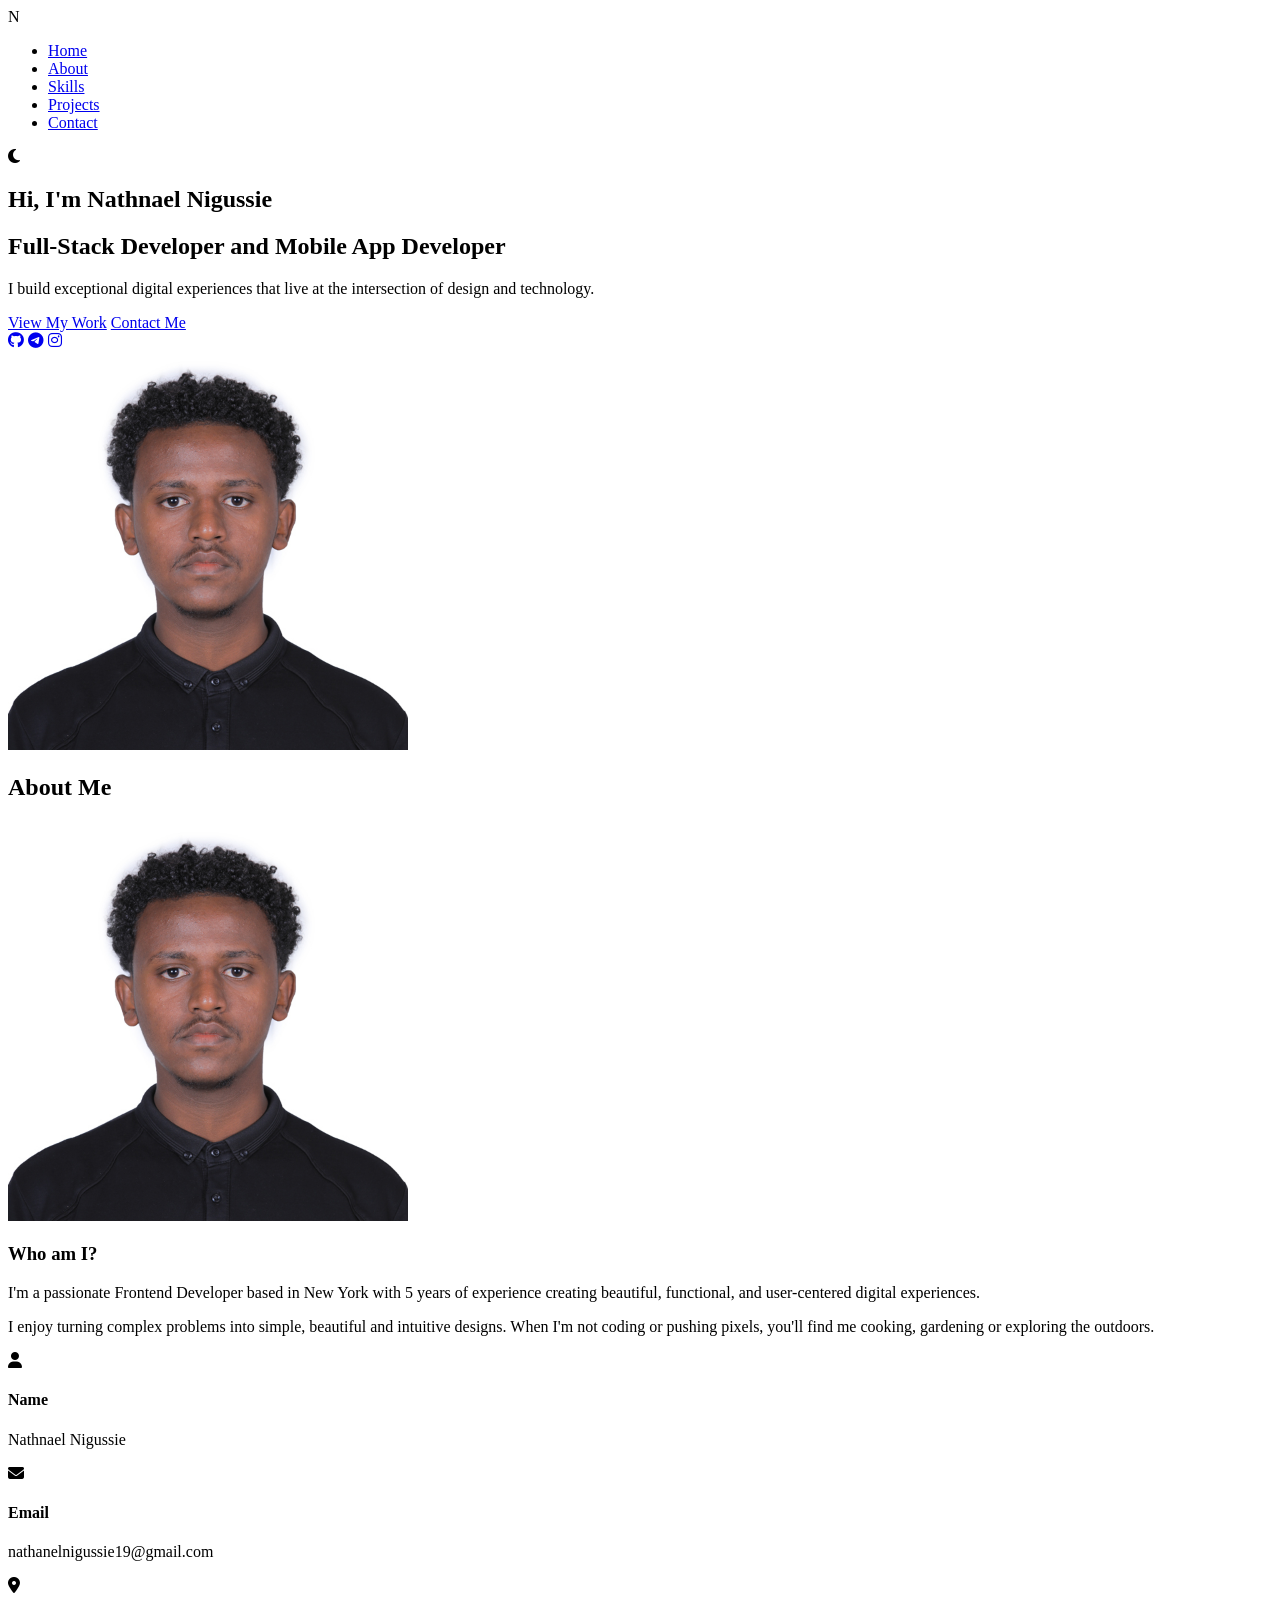
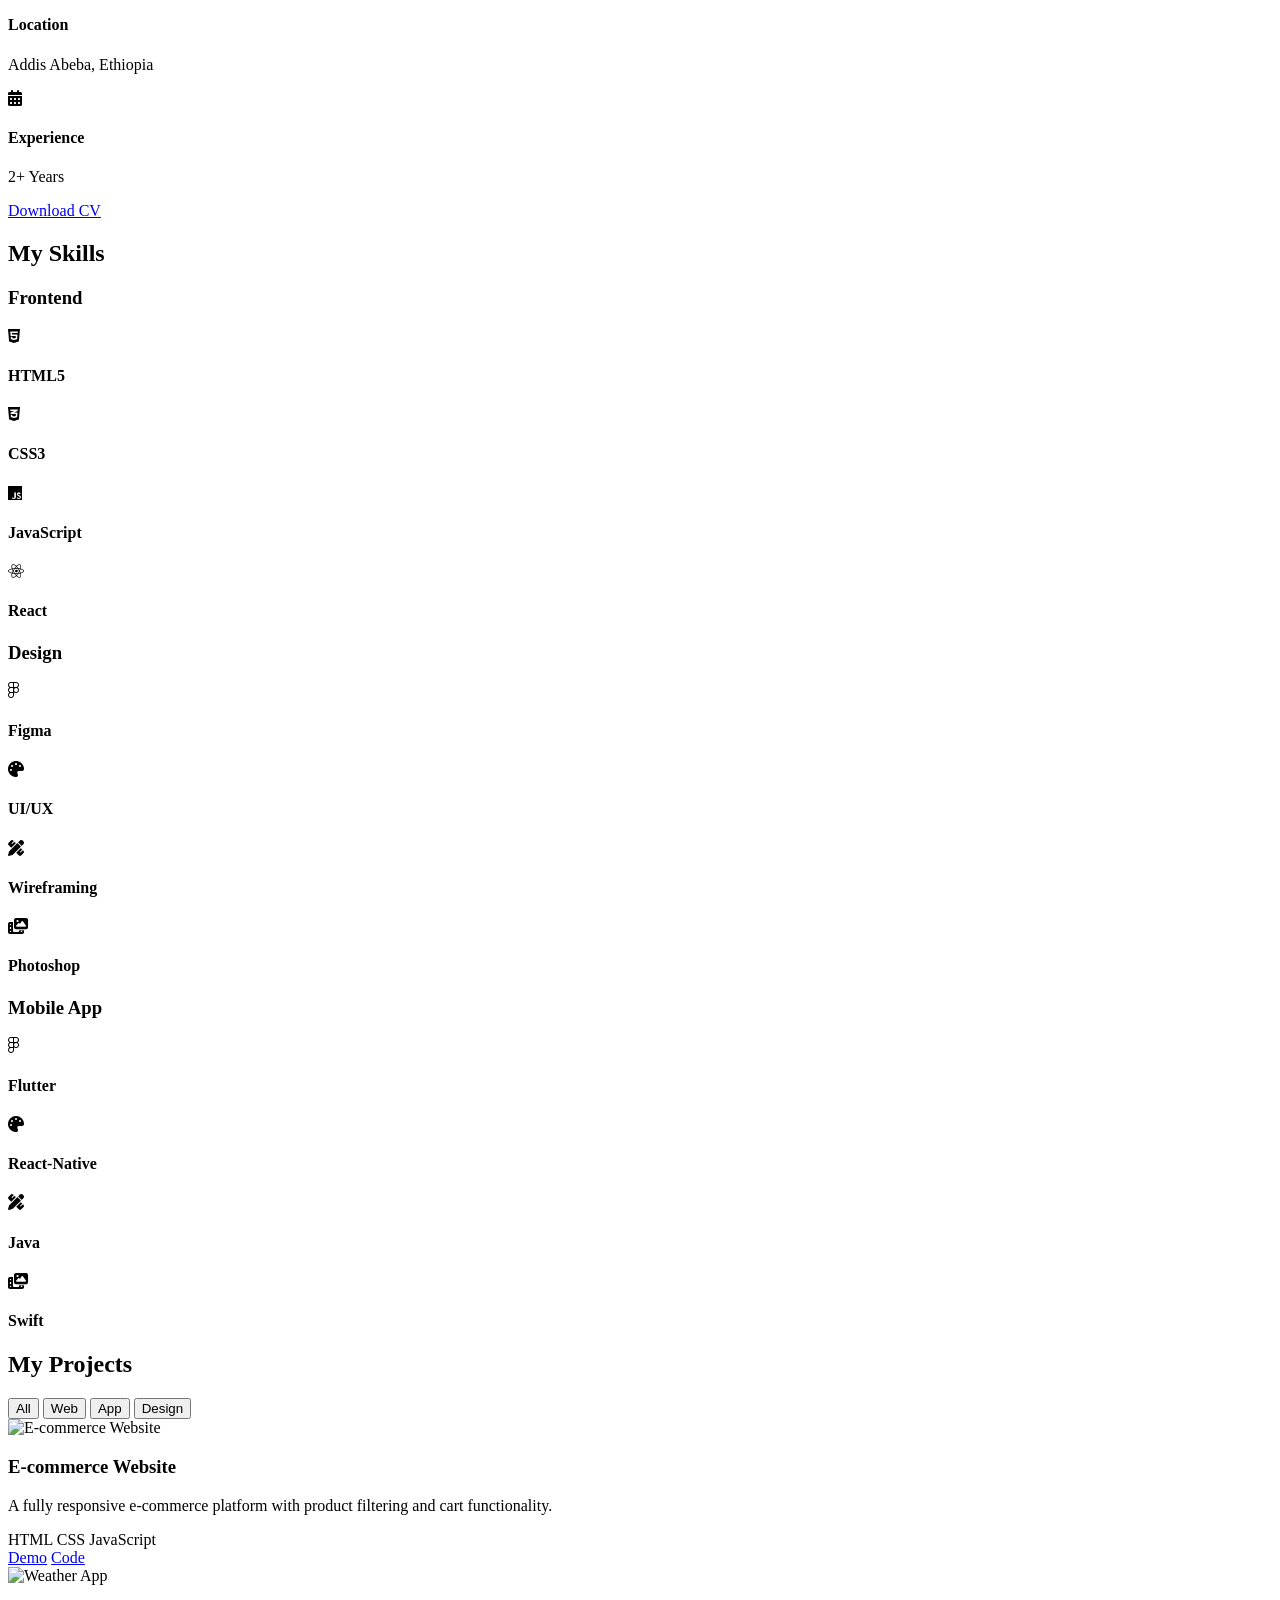
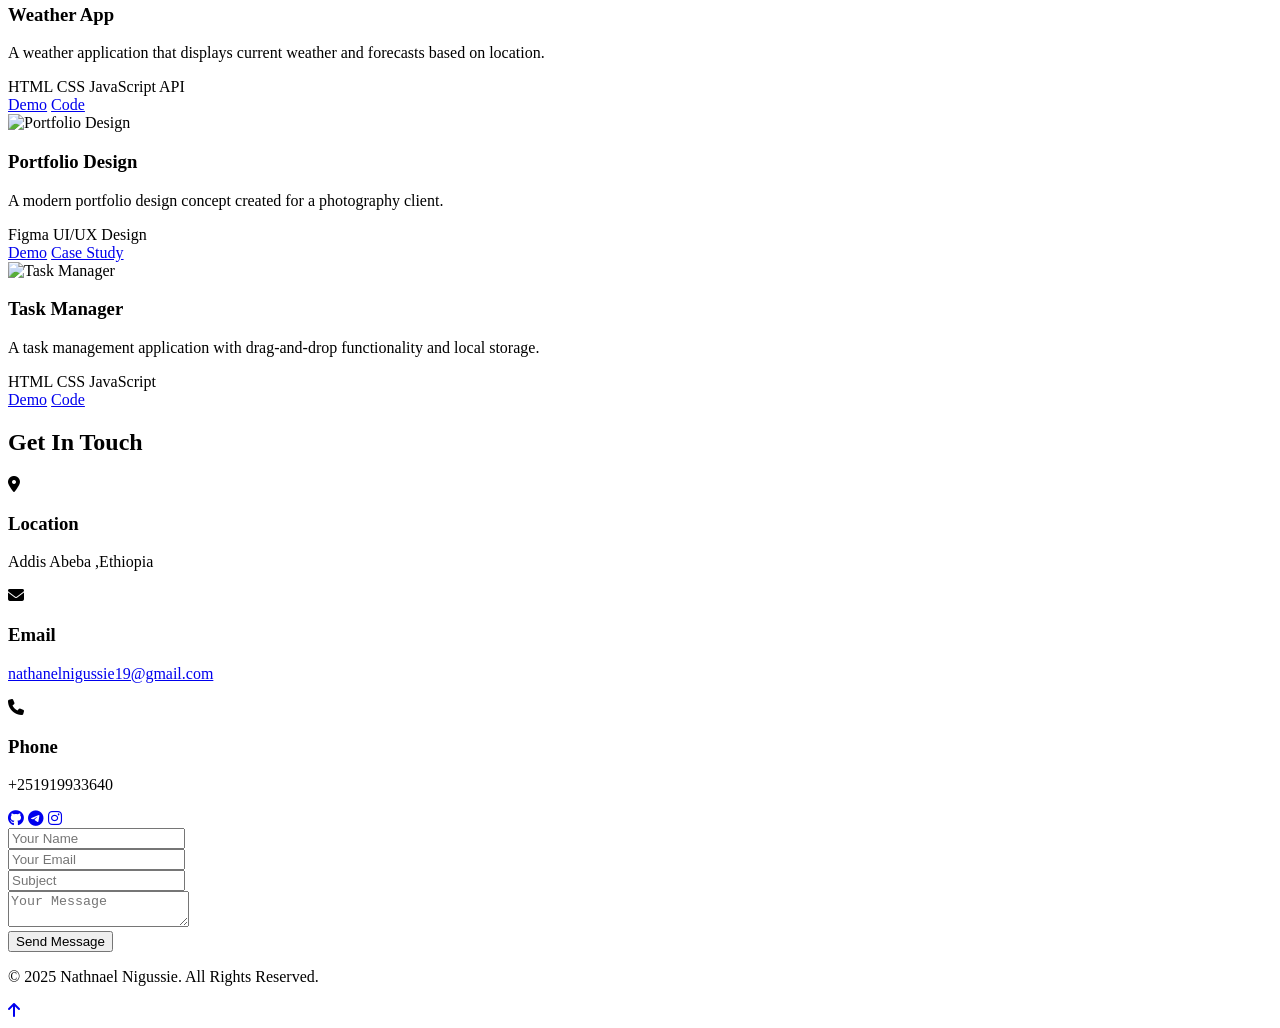
==== index.html @ 932e8fb3 "creating index page for the structure of the website" ====
<!DOCTYPE html>
<html lang="en">

<head>
    <meta charset="UTF-8">
    <meta name="viewport" content="width=device-width, initial-scale=1.0">
    <title>Nathnael Nigussie | Portfolio</title>
    <link rel="stylesheet" href="styles.css">
    <link rel="stylesheet" href="https://cdnjs.cloudflare.com/ajax/libs/font-awesome/6.4.0/css/all.min.css">
</head>

<body>
    <header>
        <div class="container">
            <div class="logo">N</div>
            <nav>
                <ul class="nav-links">
                    <li><a href="#home" class="active">Home</a></li>
                    <li><a href="#about">About</a></li>
                    <li><a href="#skills">Skills</a></li>
                    <li><a href="#projects">Projects</a></li>
                    <li><a href="#contact">Contact</a></li>
                </ul>
                <div class="theme-toggle">
                    <i class="fas fa-moon"></i>
                </div>
                <div class="hamburger">
                    <span></span>
                    <span></span>
                    <span></span>
                </div>
            </nav>
        </div>
    </header>

    <section id="home" class="hero">
        <div class="container">
            <div class="hero-content">
                <h1>Hi, I'm <span class="highlight">Nathnael Nigussie</span></h1>
                <h2>Full-Stack Developer and Mobile App Developer</h2>
                <p>I build exceptional digital experiences that live at the intersection of design and technology.</p>
                <div class="cta-buttons">
                    <a href="#projects" class="btn primary">View My Work</a>
                    <a href="#contact" class="btn secondary">Contact Me</a>
                </div>
                <div class="social-icons">
                    <a href="https://www.github.com/nathnael19" aria-label="GitHub"><i class="fab fa-github"></i></a>
                    <a href="https://t.me/Nhttey" aria-label="Telegram"><i class="fab fa-telegram"></i></a>
                    <a href="https://www.instagram.com/nhttey19" aria-label="Instagram"><i
                            class="fab fa-instagram"></i></a>
                </div>
            </div>
            <div class="hero-image">
                <div class="blob"></div>
                <img src="assets/pp.jpg" width="400" height="400" alt="Nathnael Nigussie">
            </div>
        </div>
    </section>

    <section id="about" class="about">
        <div class="container">
            <h2 class="section-title">About Me</h2>
            <div class="about-content">
                <div class="about-image">
                    <img src="assets/pp.jpg" width="400" height="400" alt="About Nathnael Nigussie">
                </div>
                <div class="about-text">
                    <h3>Who am I?</h3>
                    <p>I'm a passionate Frontend Developer based in New York with 5 years of experience creating
                        beautiful, functional, and user-centered digital experiences.</p>
                    <p>I enjoy turning complex problems into simple, beautiful and intuitive designs. When I'm not
                        coding or pushing pixels, you'll find me cooking, gardening or exploring the outdoors.</p>
                    <div class="about-details">
                        <div class="detail">
                            <i class="fas fa-user"></i>
                            <div>
                                <h4>Name</h4>
                                <p>Nathnael Nigussie</p>
                            </div>
                        </div>
                        <div class="detail">
                            <i class="fas fa-envelope"></i>
                            <div>
                                <h4>Email</h4>
                                <p>nathanelnigussie19@gmail.com</p>
                            </div>
                        </div>
                        <div class="detail">
                            <i class="fas fa-map-marker-alt"></i>
                            <div>
                                <h4>Location</h4>
                                <p>Addis Abeba, Ethiopia</p>
                            </div>
                        </div>
                        <div class="detail">
                            <i class="fas fa-calendar-alt"></i>
                            <div>
                                <h4>Experience</h4>
                                <p>2+ Years</p>
                            </div>
                        </div>
                    </div>
                    <a href="#" class="btn primary">Download CV</a>
                </div>
            </div>
        </div>
    </section>

    <section id="skills" class="skills">
        <div class="container">
            <h2 class="section-title">My Skills</h2>
            <div class="skills-container">
                <div class="skill-category">
                    <h3>Frontend</h3>
                    <div class="skills-grid">
                        <div class="skill-item">
                            <div class="skill-icon"><i class="fab fa-html5"></i></div>
                            <h4>HTML5</h4>
                            <div class="skill-progress">
                                <div class="progress" style="width: 95%"></div>
                            </div>
                        </div>
                        <div class="skill-item">
                            <div class="skill-icon"><i class="fab fa-css3-alt"></i></div>
                            <h4>CSS3</h4>
                            <div class="skill-progress">
                                <div class="progress" style="width: 90%"></div>
                            </div>
                        </div>
                        <div class="skill-item">
                            <div class="skill-icon"><i class="fab fa-js"></i></div>
                            <h4>JavaScript</h4>
                            <div class="skill-progress">
                                <div class="progress" style="width: 85%"></div>
                            </div>
                        </div>
                        <div class="skill-item">
                            <div class="skill-icon"><i class="fab fa-react"></i></div>
                            <h4>React</h4>
                            <div class="skill-progress">
                                <div class="progress" style="width: 80%"></div>
                            </div>
                        </div>
                    </div>
                </div>
                <div class="skill-category">
                    <h3>Design</h3>
                    <div class="skills-grid">
                        <div class="skill-item">
                            <div class="skill-icon"><i class="fab fa-figma"></i></div>
                            <h4>Figma</h4>
                            <div class="skill-progress">
                                <div class="progress" style="width: 85%"></div>
                            </div>
                        </div>
                        <div class="skill-item">
                            <div class="skill-icon"><i class="fas fa-palette"></i></div>
                            <h4>UI/UX</h4>
                            <div class="skill-progress">
                                <div class="progress" style="width: 80%"></div>
                            </div>
                        </div>
                        <div class="skill-item">
                            <div class="skill-icon"><i class="fas fa-pencil-ruler"></i></div>
                            <h4>Wireframing</h4>
                            <div class="skill-progress">
                                <div class="progress" style="width: 75%"></div>
                            </div>
                        </div>
                        <div class="skill-item">
                            <div class="skill-icon"><i class="fas fa-photo-video"></i></div>
                            <h4>Photoshop</h4>
                            <div class="skill-progress">
                                <div class="progress" style="width: 70%"></div>
                            </div>
                        </div>
                    </div>
                </div>
                <div class="skill-category">
                    <h3>Mobile App</h3>
                    <div class="skills-grid">
                        <div class="skill-item">
                            <div class="skill-icon"><i class="fab fa-figma"></i></div>
                            <h4>Flutter</h4>
                            <div class="skill-progress">
                                <div class="progress" style="width: 85%"></div>
                            </div>
                        </div>
                        <div class="skill-item">
                            <div class="skill-icon"><i class="fas fa-palette"></i></div>
                            <h4>React-Native</h4>
                            <div class="skill-progress">
                                <div class="progress" style="width: 80%"></div>
                            </div>
                        </div>
                        <div class="skill-item">
                            <div class="skill-icon"><i class="fas fa-pencil-ruler"></i></div>
                            <h4>Java</h4>
                            <div class="skill-progress">
                                <div class="progress" style="width: 75%"></div>
                            </div>
                        </div>
                        <div class="skill-item">
                            <div class="skill-icon"><i class="fas fa-photo-video"></i></div>
                            <h4>Swift</h4>
                            <div class="skill-progress">
                                <div class="progress" style="width: 70%"></div>
                            </div>
                        </div>
                    </div>
                </div>
            </div>
        </div>
    </section>

    <section id="projects" class="projects">
        <div class="container">
            <h2 class="section-title">My Projects</h2>
            <div class="project-filters">
                <button class="filter-btn active" data-filter="all">All</button>
                <button class="filter-btn" data-filter="web">Web</button>
                <button class="filter-btn" data-filter="app">App</button>
                <button class="filter-btn" data-filter="design">Design</button>
            </div>
            <div class="projects-grid">
                <div class="project-card" data-category="web">
                    <div class="project-img">
                        <img src="/placeholder.svg?height=300&width=500" alt="E-commerce Website">
                    </div>
                    <div class="project-content">
                        <h3>E-commerce Website</h3>
                        <p>A fully responsive e-commerce platform with product filtering and cart functionality.</p>
                        <div class="project-tags">
                            <span>HTML</span>
                            <span>CSS</span>
                            <span>JavaScript</span>
                        </div>
                        <div class="project-links">
                            <a href="#" class="btn small">Demo</a>
                            <a href="#" class="btn small secondary">Code</a>
                        </div>
                    </div>
                </div>
                <div class="project-card" data-category="app">
                    <div class="project-img">
                        <img src="/placeholder.svg?height=300&width=500" alt="Weather App">
                    </div>
                    <div class="project-content">
                        <h3>Weather App</h3>
                        <p>A weather application that displays current weather and forecasts based on location.</p>
                        <div class="project-tags">
                            <span>HTML</span>
                            <span>CSS</span>
                            <span>JavaScript</span>
                            <span>API</span>
                        </div>
                        <div class="project-links">
                            <a href="#" class="btn small">Demo</a>
                            <a href="#" class="btn small secondary">Code</a>
                        </div>
                    </div>
                </div>
                <div class="project-card" data-category="design">
                    <div class="project-img">
                        <img src="/placeholder.svg?height=300&width=500" alt="Portfolio Design">
                    </div>
                    <div class="project-content">
                        <h3>Portfolio Design</h3>
                        <p>A modern portfolio design concept created for a photography client.</p>
                        <div class="project-tags">
                            <span>Figma</span>
                            <span>UI/UX</span>
                            <span>Design</span>
                        </div>
                        <div class="project-links">
                            <a href="#" class="btn small">Demo</a>
                            <a href="#" class="btn small secondary">Case Study</a>
                        </div>
                    </div>
                </div>
                <div class="project-card" data-category="web">
                    <div class="project-img">
                        <img src="/placeholder.svg?height=300&width=500" alt="Task Manager">
                    </div>
                    <div class="project-content">
                        <h3>Task Manager</h3>
                        <p>A task management application with drag-and-drop functionality and local storage.</p>
                        <div class="project-tags">
                            <span>HTML</span>
                            <span>CSS</span>
                            <span>JavaScript</span>
                        </div>
                        <div class="project-links">
                            <a href="#" class="btn small">Demo</a>
                            <a href="#" class="btn small secondary">Code</a>
                        </div>
                    </div>
                </div>
            </div>
        </div>
    </section>

    <section id="contact" class="contact">
        <div class="container">
            <h2 class="section-title">Get In Touch</h2>
            <div class="contact-content">
                <div class="contact-info">
                    <div class="contact-item">
                        <div class="icon">
                            <i class="fas fa-map-marker-alt"></i>
                        </div>
                        <div class="details">
                            <h3>Location</h3>
                            <p>Addis Abeba ,Ethiopia</p>
                        </div>
                    </div>
                    <div class="contact-item">
                        <div class="icon">
                            <i class="fas fa-envelope"></i>
                        </div>
                        <div class="details">
                            <h3>Email</h3>
                            <p><a href="mailto:nathanelnigussie19@gmail.com">nathanelnigussie19@gmail.com</a></p>
                        </div>
                    </div>
                    <div class="contact-item">
                        <div class="icon">
                            <i class="fas fa-phone"></i>
                        </div>
                        <div class="details">
                            <h3>Phone</h3>
                            <p>+251919933640</p>
                        </div>
                    </div>
                    <div class="social-icons">
                        <a href="https://www.github.com/nathnael19" aria-label="GitHub"><i
                                class="fab fa-github"></i></a>
                        <a href="https://t.me/Nhttey" aria-label="Telegram"><i class="fab fa-telegram"></i></a>
                        <a href="https://www.instagram.com/nhttey19" aria-label="Instagram"><i
                                class="fab fa-instagram"></i></a>
                    </div>
                </div>
                <div class="contact-form">
                    <form id="contactForm">
                        <div class="form-group">
                            <input type="text" id="name" placeholder="Your Name" required>
                        </div>
                        <div class="form-group">
                            <input type="email" id="email" placeholder="Your Email" required>
                        </div>
                        <div class="form-group">
                            <input type="text" id="subject" placeholder="Subject" required>
                        </div>
                        <div class="form-group">
                            <textarea id="message" placeholder="Your Message" required></textarea>
                        </div>
                        <button type="submit" class="btn primary">Send Message</button>
                    </form>
                </div>
            </div>
        </div>
    </section>

    <footer>
        <div class="container">
            <p>&copy; 2025 Nathnael Nigussie. All Rights Reserved.</p>
            <div class="back-to-top">
                <a href="#home" aria-label="Back to top"><i class="fas fa-arrow-up"></i></a>
            </div>
        </div>
    </footer>

    <script src="script.js"></script>
</body>

</html>
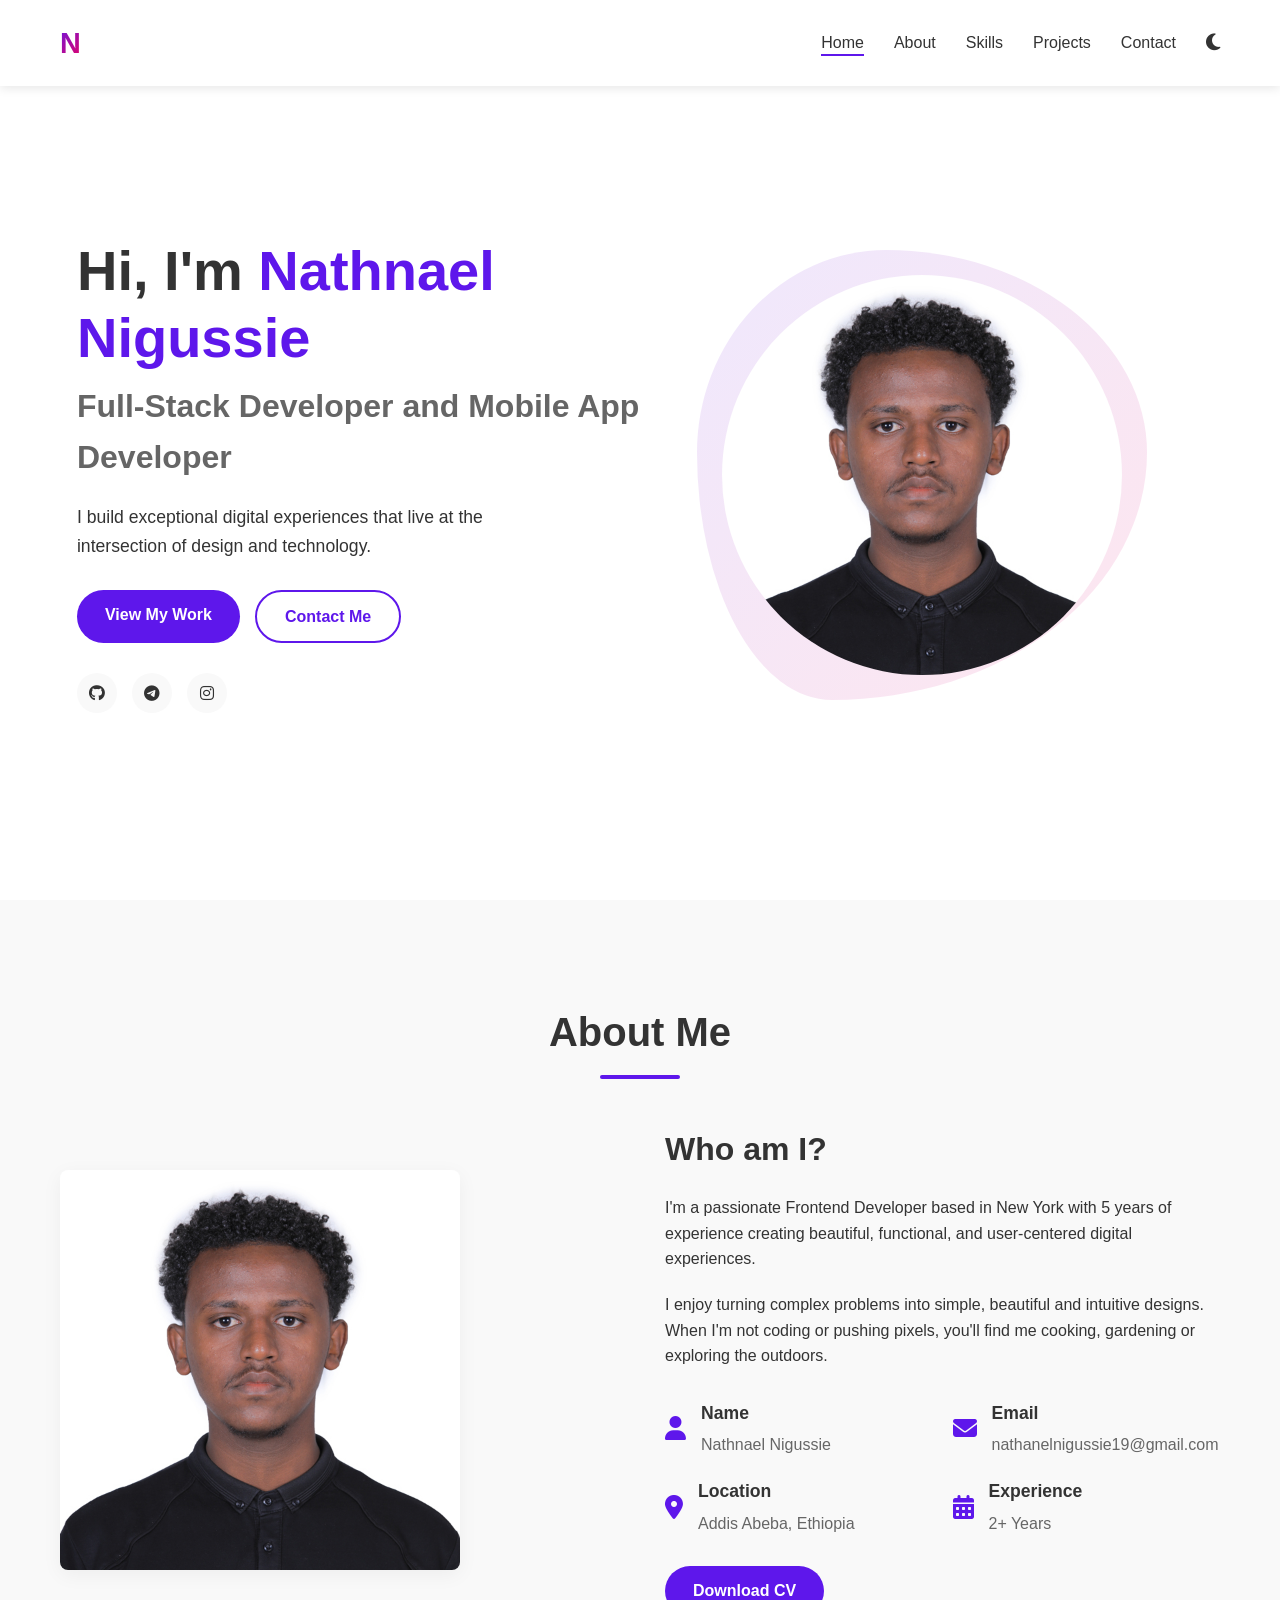
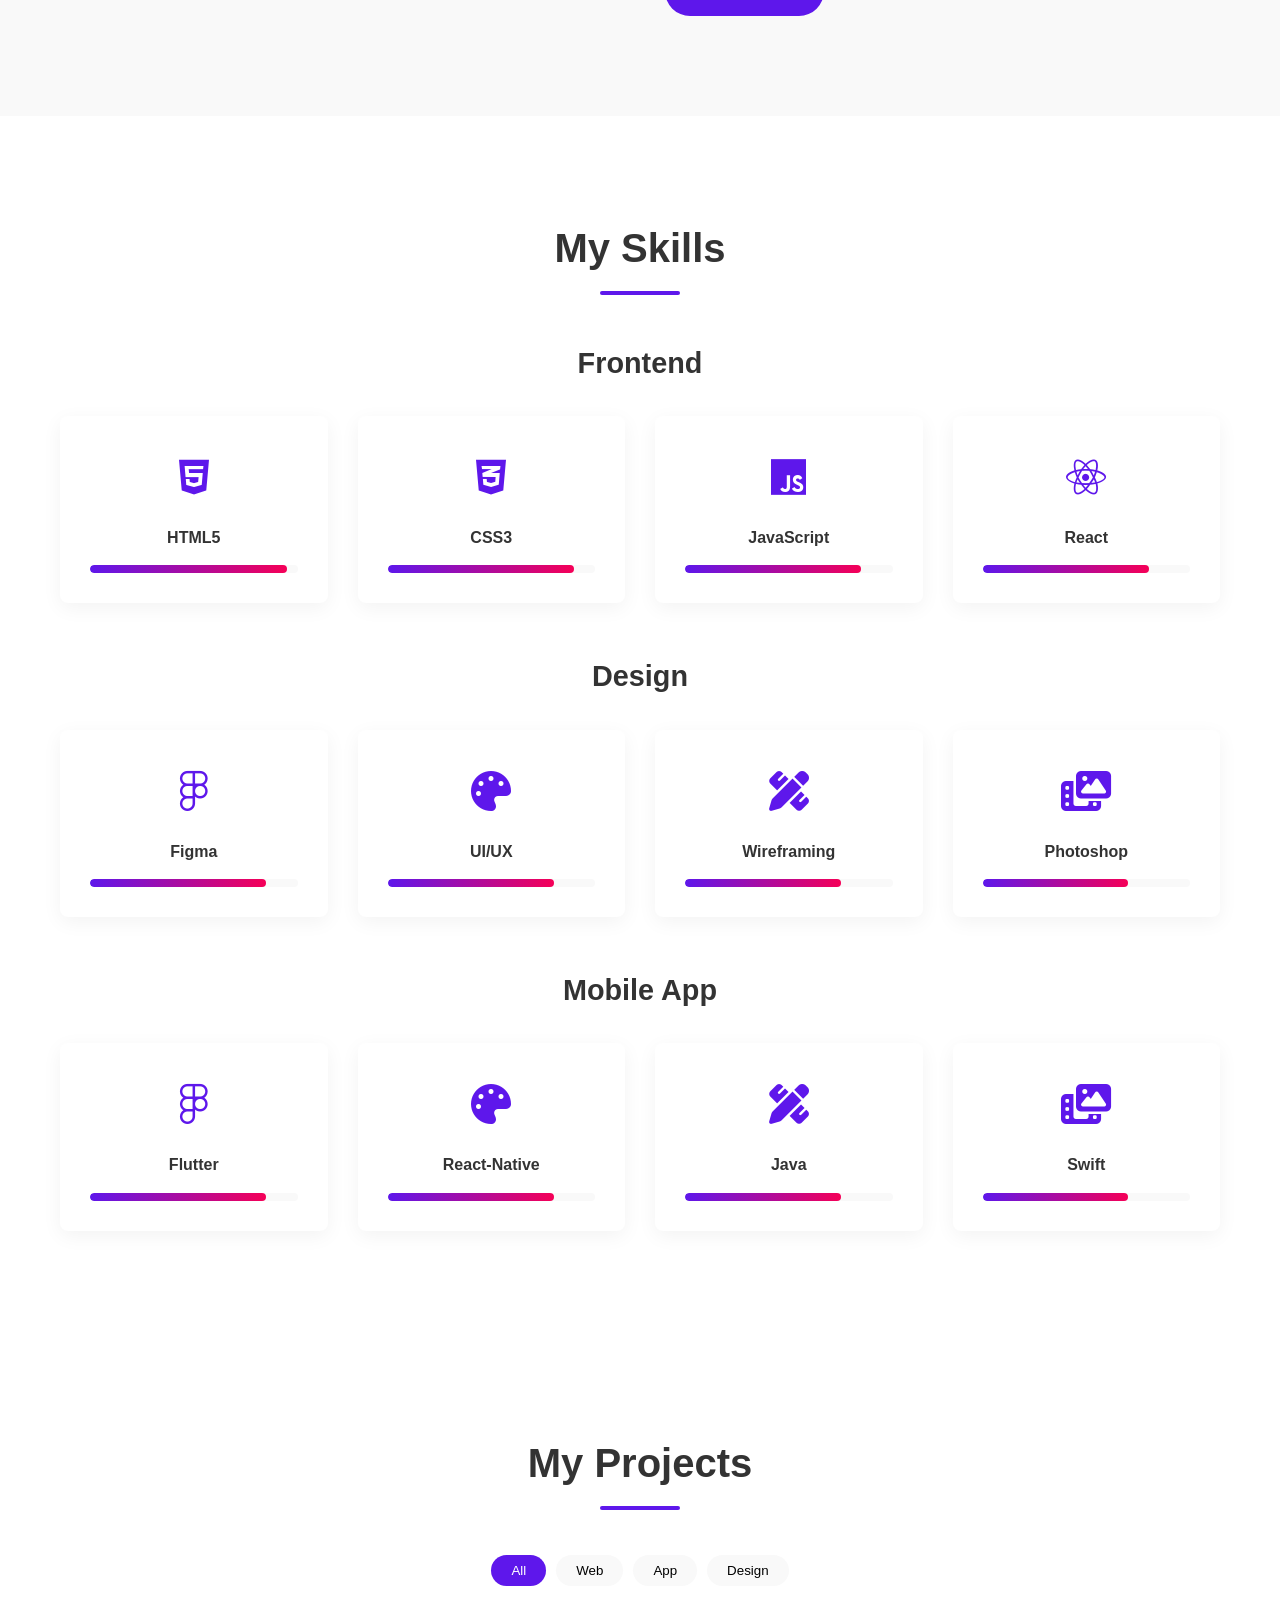
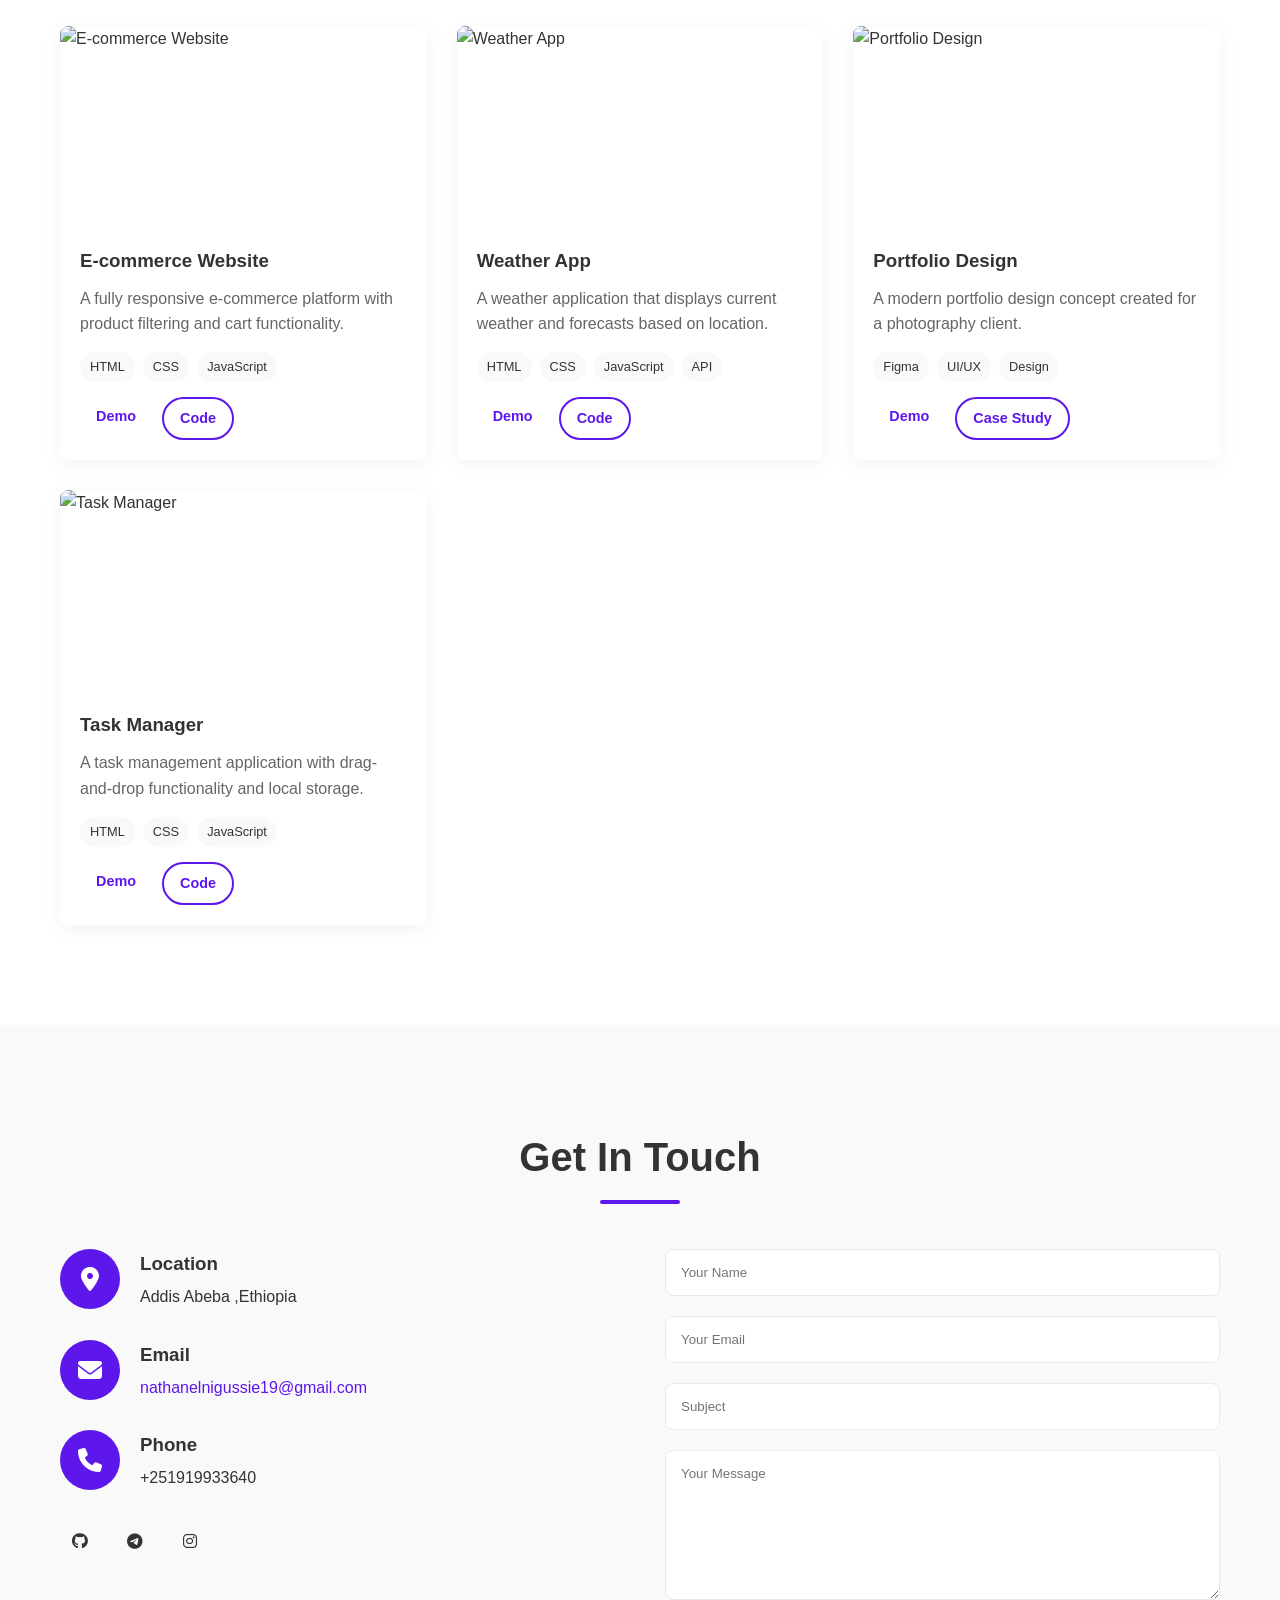
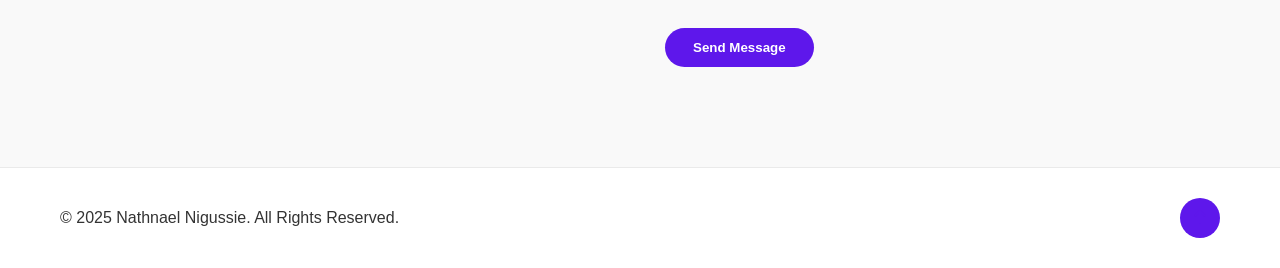
==== commit cbc551e4: "adding style to the page" ====
--- a/index.html
+++ b/index.html
@@ -5,7 +5,7 @@
     <meta charset="UTF-8">
     <meta name="viewport" content="width=device-width, initial-scale=1.0">
     <title>Nathnael Nigussie | Portfolio</title>
-    <link rel="stylesheet" href="styles.css">
+    <link rel="stylesheet" href="style/style.css">
     <link rel="stylesheet" href="https://cdnjs.cloudflare.com/ajax/libs/font-awesome/6.4.0/css/all.min.css">
 </head>
 
--- a/style/style.css
+++ b/style/style.css
@@ -0,0 +1,739 @@
+/* Base Styles */
+:root {
+    --primary-color: #5e17eb;
+    --secondary-color: #f50057;
+    --text-color: #333;
+    --text-light: #666;
+    --bg-color: #fff;
+    --bg-light: #f9f9f9;
+    --border-color: #eaeaea;
+    --card-shadow: 0 5px 20px rgba(0, 0, 0, 0.05);
+    --transition: all 0.3s ease;
+    --border-radius: 8px;
+    --container-width: 1200px;
+}
+
+.dark-mode {
+    --primary-color: #7c4dff;
+    --secondary-color: #ff4081;
+    --text-color: #f5f5f5;
+    --text-light: #b3b3b3;
+    --bg-color: #121212;
+    --bg-light: #1e1e1e;
+    --border-color: #333;
+    --card-shadow: 0 5px 20px rgba(0, 0, 0, 0.2);
+}
+
+* {
+    margin: 0;
+    padding: 0;
+    box-sizing: border-box;
+}
+
+html {
+    scroll-behavior: smooth;
+}
+
+body {
+    font-family: "Segoe UI", Tahoma, Geneva, Verdana, sans-serif;
+    line-height: 1.6;
+    color: var(--text-color);
+    background-color: var(--bg-color);
+    transition: var(--transition);
+}
+
+a {
+    text-decoration: none;
+    color: var(--primary-color);
+    transition: var(--transition);
+}
+
+ul {
+    list-style: none;
+}
+
+img {
+    max-width: 100%;
+    height: auto;
+    display: block;
+}
+
+.container {
+    max-width: var(--container-width);
+    margin: 0 auto;
+    padding: 0 20px;
+}
+
+section {
+    padding: 100px 0;
+}
+
+.section-title {
+    font-size: 2.5rem;
+    text-align: center;
+    margin-bottom: 60px;
+    position: relative;
+}
+
+.section-title::after {
+    content: "";
+    position: absolute;
+    bottom: -15px;
+    left: 50%;
+    transform: translateX(-50%);
+    width: 80px;
+    height: 4px;
+    background: var(--primary-color);
+    border-radius: 2px;
+}
+
+.highlight {
+    color: var(--primary-color);
+}
+
+/* Buttons */
+.btn {
+    display: inline-block;
+    padding: 12px 28px;
+    border-radius: 30px;
+    font-weight: 600;
+    text-align: center;
+    cursor: pointer;
+    transition: var(--transition);
+    border: none;
+    outline: none;
+}
+
+.btn.primary {
+    background-color: var(--primary-color);
+    color: white;
+}
+
+.btn.secondary {
+    background-color: transparent;
+    color: var(--primary-color);
+    border: 2px solid var(--primary-color);
+}
+
+.btn.small {
+    padding: 8px 16px;
+    font-size: 0.9rem;
+}
+
+.btn:hover {
+    transform: translateY(-3px);
+    box-shadow: 0 10px 20px rgba(0, 0, 0, 0.1);
+}
+
+.btn.primary:hover {
+    background-color: var(--primary-color);
+    opacity: 0.9;
+}
+
+.btn.secondary:hover {
+    background-color: var(--primary-color);
+    color: white;
+}
+
+/* Header */
+header {
+    position: fixed;
+    top: 0;
+    left: 0;
+    width: 100%;
+    z-index: 1000;
+    background-color: var(--bg-color);
+    box-shadow: 0 2px 10px rgba(0, 0, 0, 0.1);
+    transition: var(--transition);
+}
+
+header .container {
+    display: flex;
+    justify-content: space-between;
+    align-items: center;
+    padding: 20px;
+}
+
+.logo {
+    font-size: 1.8rem;
+    font-weight: 700;
+    color: var(--primary-color);
+    background: linear-gradient(135deg, var(--primary-color), var(--secondary-color));
+    -webkit-background-clip: text;
+    -webkit-text-fill-color: transparent;
+}
+
+nav {
+    display: flex;
+    align-items: center;
+}
+
+.nav-links {
+    display: flex;
+}
+
+.nav-links li {
+    margin-left: 30px;
+}
+
+.nav-links a {
+    color: var(--text-color);
+    font-weight: 500;
+    position: relative;
+}
+
+.nav-links a::after {
+    content: "";
+    position: absolute;
+    bottom: -5px;
+    left: 0;
+    width: 0;
+    height: 2px;
+    background-color: var(--primary-color);
+    transition: var(--transition);
+}
+
+.nav-links a:hover::after,
+.nav-links a.active::after {
+    width: 100%;
+}
+
+.theme-toggle {
+    margin-left: 30px;
+    cursor: pointer;
+    font-size: 1.2rem;
+    color: var(--text-color);
+    transition: var(--transition);
+}
+
+.theme-toggle:hover {
+    color: var(--primary-color);
+}
+
+.hamburger {
+    display: none;
+    cursor: pointer;
+}
+
+.hamburger span {
+    display: block;
+    width: 25px;
+    height: 3px;
+    background-color: var(--text-color);
+    margin: 5px 0;
+    transition: var(--transition);
+}
+
+/* Hero Section */
+.hero {
+    padding-top: 150px;
+    min-height: 100vh;
+    display: flex;
+    align-items: center;
+}
+
+.hero .container {
+    display: flex;
+    align-items: center;
+    justify-content: space-between;
+}
+
+.hero-content {
+    flex: 1;
+}
+
+.hero-content h1 {
+    font-size: 3.5rem;
+    margin-bottom: 10px;
+    line-height: 1.2;
+}
+
+.hero-content h2 {
+    font-size: 2rem;
+    color: var(--text-light);
+    margin-bottom: 20px;
+}
+
+.hero-content p {
+    font-size: 1.1rem;
+    margin-bottom: 30px;
+    max-width: 500px;
+}
+
+.cta-buttons {
+    display: flex;
+    gap: 15px;
+    margin-bottom: 30px;
+}
+
+.social-icons {
+    display: flex;
+    gap: 15px;
+}
+
+.social-icons a {
+    display: flex;
+    align-items: center;
+    justify-content: center;
+    width: 40px;
+    height: 40px;
+    border-radius: 50%;
+    background-color: var(--bg-light);
+    color: var(--text-color);
+    transition: var(--transition);
+}
+
+.social-icons a:hover {
+    background-color: var(--primary-color);
+    color: white;
+    transform: translateY(-3px);
+}
+
+.hero-image {
+    flex: 1;
+    position: relative;
+    display: flex;
+    justify-content: center;
+    align-items: center;
+}
+
+.blob {
+    position: absolute;
+    width: 450px;
+    height: 450px;
+    border-radius: 42% 58% 70% 30% / 45% 45% 55% 55%;
+    background: linear-gradient(135deg, var(--primary-color), var(--secondary-color));
+    opacity: 0.1;
+    animation: blob-animation 8s infinite;
+}
+
+.hero-image img {
+    position: relative;
+    z-index: 1;
+    border-radius: 50%;
+    max-width: 400px;
+}
+
+@keyframes blob-animation {
+    0% {
+        border-radius: 42% 58% 70% 30% / 45% 45% 55% 55%;
+    }
+
+    25% {
+        border-radius: 45% 55% 65% 35% / 50% 50% 50% 50%;
+    }
+
+    50% {
+        border-radius: 50% 50% 55% 45% / 55% 45% 45% 55%;
+    }
+
+    75% {
+        border-radius: 55% 45% 45% 55% / 45% 55% 65% 35%;
+    }
+
+    100% {
+        border-radius: 42% 58% 70% 30% / 45% 45% 55% 55%;
+    }
+}
+
+/* About Section */
+.about {
+    background-color: var(--bg-light);
+}
+
+.about-content {
+    display: flex;
+    align-items: center;
+    gap: 50px;
+}
+
+.about-image {
+    flex: 1;
+}
+
+.about-image img {
+    border-radius: var(--border-radius);
+    box-shadow: var(--card-shadow);
+}
+
+.about-text {
+    flex: 1;
+}
+
+.about-text h3 {
+    font-size: 2rem;
+    margin-bottom: 20px;
+}
+
+.about-text p {
+    margin-bottom: 20px;
+}
+
+.about-details {
+    display: grid;
+    grid-template-columns: repeat(2, 1fr);
+    gap: 20px;
+    margin: 30px 0;
+}
+
+.detail {
+    display: flex;
+    align-items: center;
+    gap: 15px;
+}
+
+.detail i {
+    font-size: 1.5rem;
+    color: var(--primary-color);
+}
+
+.detail h4 {
+    font-size: 1.1rem;
+    margin-bottom: 5px;
+}
+
+.detail p {
+    margin: 0;
+    color: var(--text-light);
+}
+
+/* Skills Section */
+.skills-container {
+    display: flex;
+    flex-direction: column;
+    gap: 50px;
+}
+
+.skill-category h3 {
+    font-size: 1.8rem;
+    margin-bottom: 30px;
+    text-align: center;
+}
+
+.skills-grid {
+    display: grid;
+    grid-template-columns: repeat(4, 1fr);
+    gap: 30px;
+}
+
+.skill-item {
+    background-color: var(--bg-color);
+    padding: 30px;
+    border-radius: var(--border-radius);
+    box-shadow: var(--card-shadow);
+    text-align: center;
+    transition: var(--transition);
+}
+
+.skill-item:hover {
+    transform: translateY(-10px);
+}
+
+.skill-icon {
+    font-size: 2.5rem;
+    color: var(--primary-color);
+    margin-bottom: 15px;
+}
+
+.skill-item h4 {
+    margin-bottom: 15px;
+}
+
+.skill-progress {
+    height: 8px;
+    background-color: var(--bg-light);
+    border-radius: 4px;
+    overflow: hidden;
+}
+
+.progress {
+    height: 100%;
+    background: linear-gradient(to right, var(--primary-color), var(--secondary-color));
+    border-radius: 4px;
+}
+
+/* Projects Section */
+.project-filters {
+    display: flex;
+    justify-content: center;
+    margin-bottom: 40px;
+    flex-wrap: wrap;
+    gap: 10px;
+}
+
+.filter-btn {
+    padding: 8px 20px;
+    background-color: var(--bg-light);
+    border: none;
+    border-radius: 30px;
+    cursor: pointer;
+    font-weight: 500;
+    transition: var(--transition);
+}
+
+.filter-btn.active,
+.filter-btn:hover {
+    background-color: var(--primary-color);
+    color: white;
+}
+
+.projects-grid {
+    display: grid;
+    grid-template-columns: repeat(auto-fill, minmax(350px, 1fr));
+    gap: 30px;
+}
+
+.project-card {
+    background-color: var(--bg-color);
+    border-radius: var(--border-radius);
+    overflow: hidden;
+    box-shadow: var(--card-shadow);
+    transition: var(--transition);
+}
+
+.project-card:hover {
+    transform: translateY(-10px);
+}
+
+.project-img {
+    overflow: hidden;
+}
+
+.project-img img {
+    transition: var(--transition);
+    width: 100%;
+    height: 200px;
+    object-fit: cover;
+}
+
+.project-card:hover .project-img img {
+    transform: scale(1.1);
+}
+
+.project-content {
+    padding: 20px;
+}
+
+.project-content h3 {
+    margin-bottom: 10px;
+}
+
+.project-content p {
+    color: var(--text-light);
+    margin-bottom: 15px;
+}
+
+.project-tags {
+    display: flex;
+    flex-wrap: wrap;
+    gap: 8px;
+    margin-bottom: 15px;
+}
+
+.project-tags span {
+    background-color: var(--bg-light);
+    padding: 5px 10px;
+    border-radius: 20px;
+    font-size: 0.8rem;
+}
+
+.project-links {
+    display: flex;
+    gap: 10px;
+}
+
+/* Contact Section */
+.contact {
+    background-color: var(--bg-light);
+}
+
+.contact-content {
+    display: flex;
+    gap: 50px;
+}
+
+.contact-info,
+.contact-form {
+    flex: 1;
+}
+
+.contact-item {
+    display: flex;
+    align-items: center;
+    margin-bottom: 30px;
+}
+
+.contact-item .icon {
+    width: 60px;
+    height: 60px;
+    background-color: var(--primary-color);
+    border-radius: 50%;
+    display: flex;
+    align-items: center;
+    justify-content: center;
+    margin-right: 20px;
+}
+
+.contact-item .icon i {
+    font-size: 1.5rem;
+    color: white;
+}
+
+.contact-item h3 {
+    margin-bottom: 5px;
+}
+
+.contact-info .social-icons {
+    margin-top: 30px;
+}
+
+.form-group {
+    margin-bottom: 20px;
+}
+
+.form-group input,
+.form-group textarea {
+    width: 100%;
+    padding: 15px;
+    border: 1px solid var(--border-color);
+    border-radius: var(--border-radius);
+    background-color: var(--bg-color);
+    color: var(--text-color);
+    font-family: inherit;
+    transition: var(--transition);
+}
+
+.form-group textarea {
+    min-height: 150px;
+    resize: vertical;
+}
+
+.form-group input:focus,
+.form-group textarea:focus {
+    border-color: var(--primary-color);
+    outline: none;
+}
+
+/* Footer */
+footer {
+    background-color: var(--bg-color);
+    padding: 30px 0;
+    border-top: 1px solid var(--border-color);
+}
+
+footer .container {
+    display: flex;
+    justify-content: space-between;
+    align-items: center;
+}
+
+.back-to-top {
+    width: 40px;
+    height: 40px;
+    background-color: var(--primary-color);
+    border-radius: 50%;
+    display: flex;
+    align-items: center;
+    justify-content: center;
+    color: white;
+    transition: var(--transition);
+}
+
+.back-to-top:hover {
+    transform: translateY(-5px);
+}
+
+/* Responsive Styles */
+@media screen and (max-width: 1024px) {
+    .skills-grid {
+        grid-template-columns: repeat(2, 1fr);
+    }
+}
+
+@media screen and (max-width: 768px) {
+    .hero .container {
+        flex-direction: column-reverse;
+        text-align: center;
+    }
+
+    .hero-content {
+        margin-top: 50px;
+    }
+
+    .cta-buttons,
+    .social-icons {
+        justify-content: center;
+    }
+
+    .about-content {
+        flex-direction: column;
+    }
+
+    .contact-content {
+        flex-direction: column;
+    }
+
+    .nav-links {
+        position: fixed;
+        top: 80px;
+        left: -100%;
+        width: 100%;
+        height: calc(100vh - 80px);
+        background-color: var(--bg-color);
+        flex-direction: column;
+        align-items: center;
+        justify-content: center;
+        transition: var(--transition);
+    }
+
+    .nav-links.active {
+        left: 0;
+    }
+
+    .nav-links li {
+        margin: 20px 0;
+    }
+
+    .hamburger {
+        display: block;
+        margin-left: 20px;
+    }
+
+    .hamburger.active span:nth-child(1) {
+        transform: rotate(45deg) translate(5px, 5px);
+    }
+
+    .hamburger.active span:nth-child(2) {
+        opacity: 0;
+    }
+
+    .hamburger.active span:nth-child(3) {
+        transform: rotate(-45deg) translate(7px, -8px);
+    }
+}
+
+@media screen and (max-width: 576px) {
+    .skills-grid {
+        grid-template-columns: 1fr;
+    }
+
+    .projects-grid {
+        grid-template-columns: 1fr;
+    }
+
+    .about-details {
+        grid-template-columns: 1fr;
+    }
+
+    .hero-content h1 {
+        font-size: 2.5rem;
+    }
+
+    .hero-content h2 {
+        font-size: 1.5rem;
+    }
+
+    .section-title {
+        font-size: 2rem;
+    }
+}
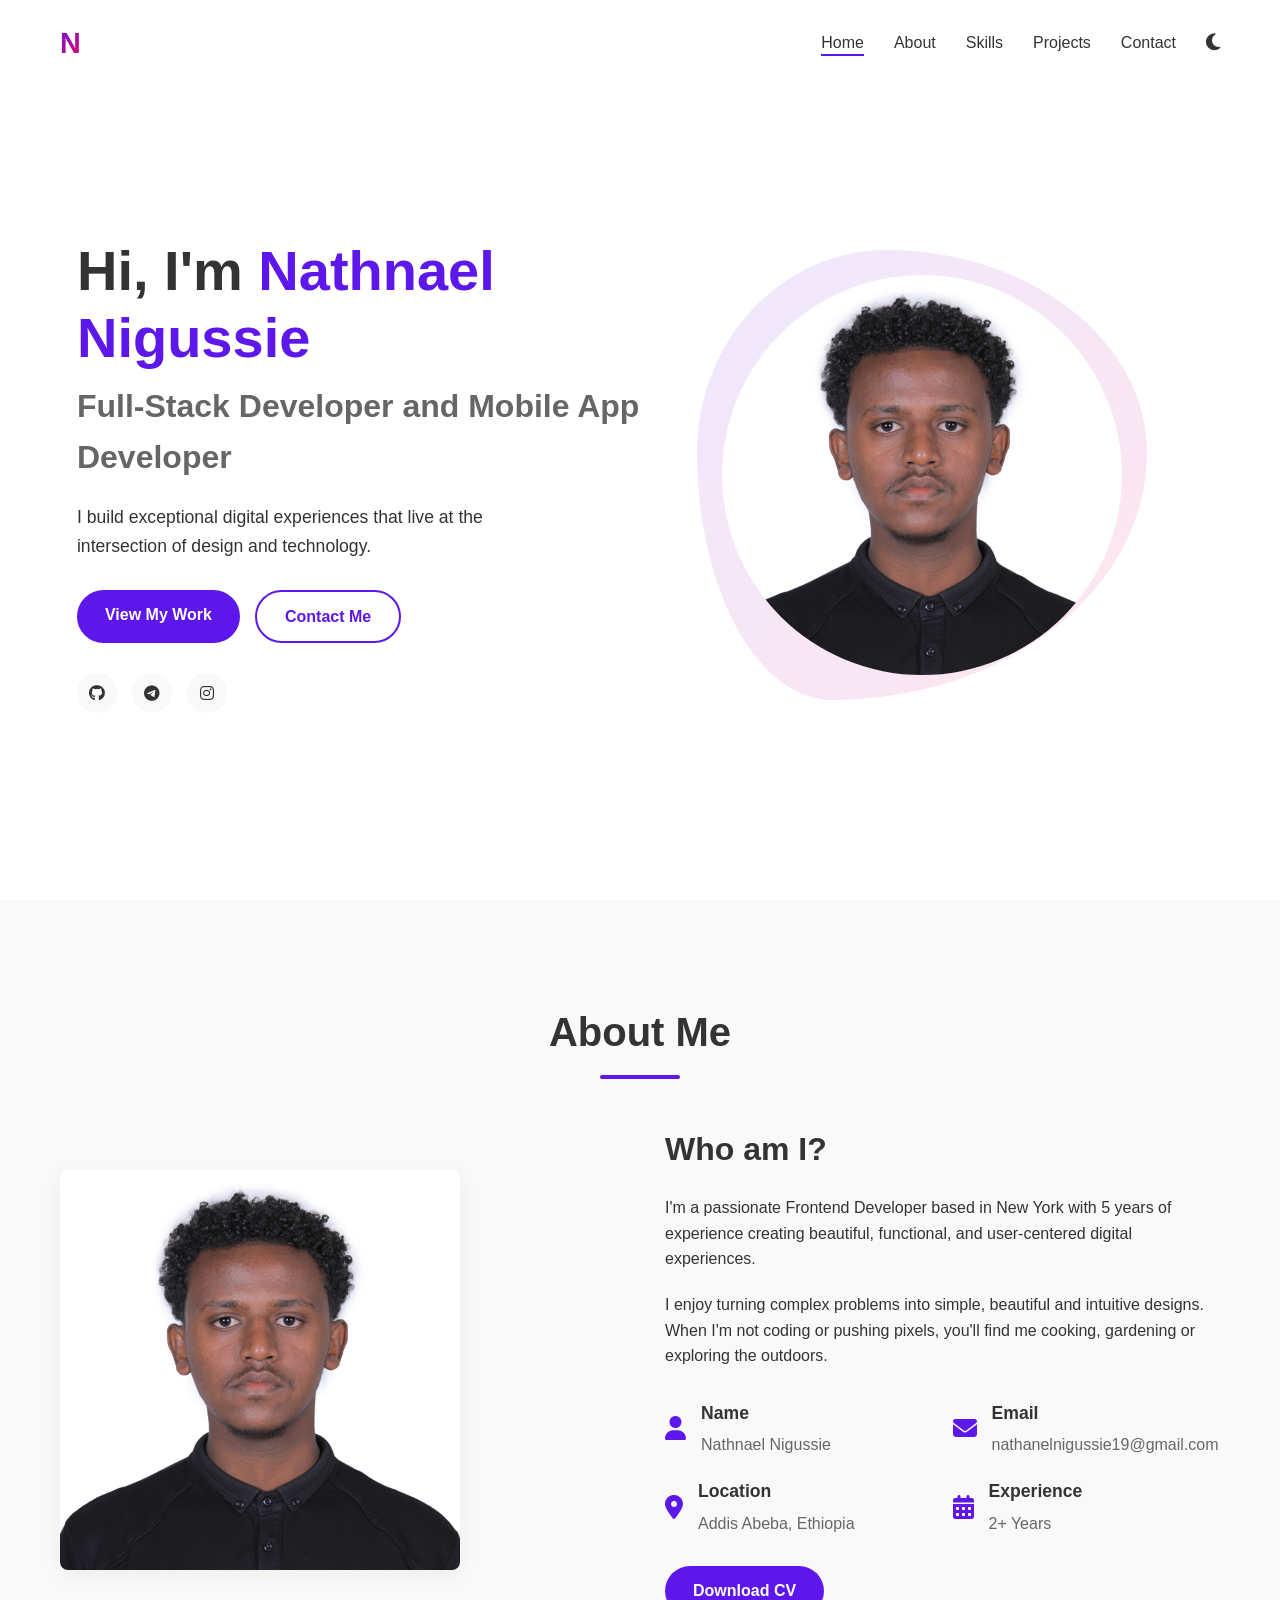
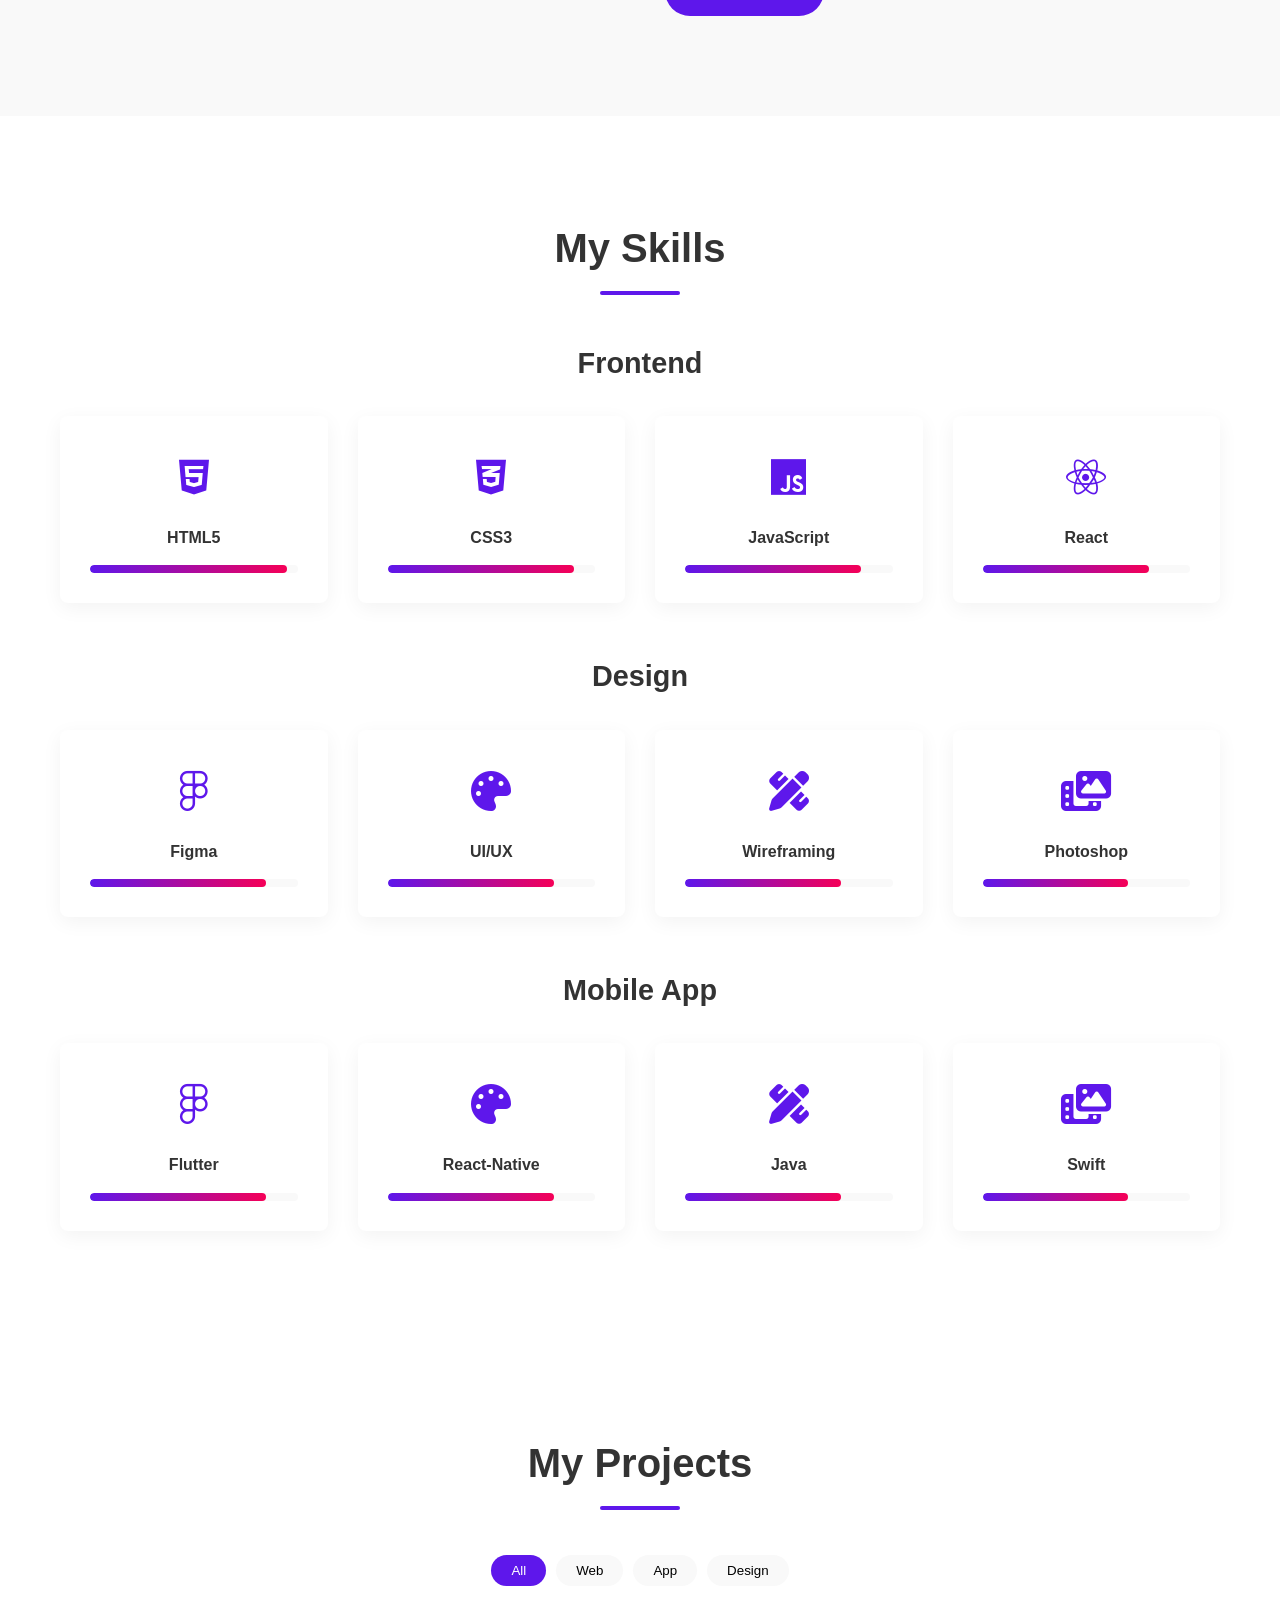
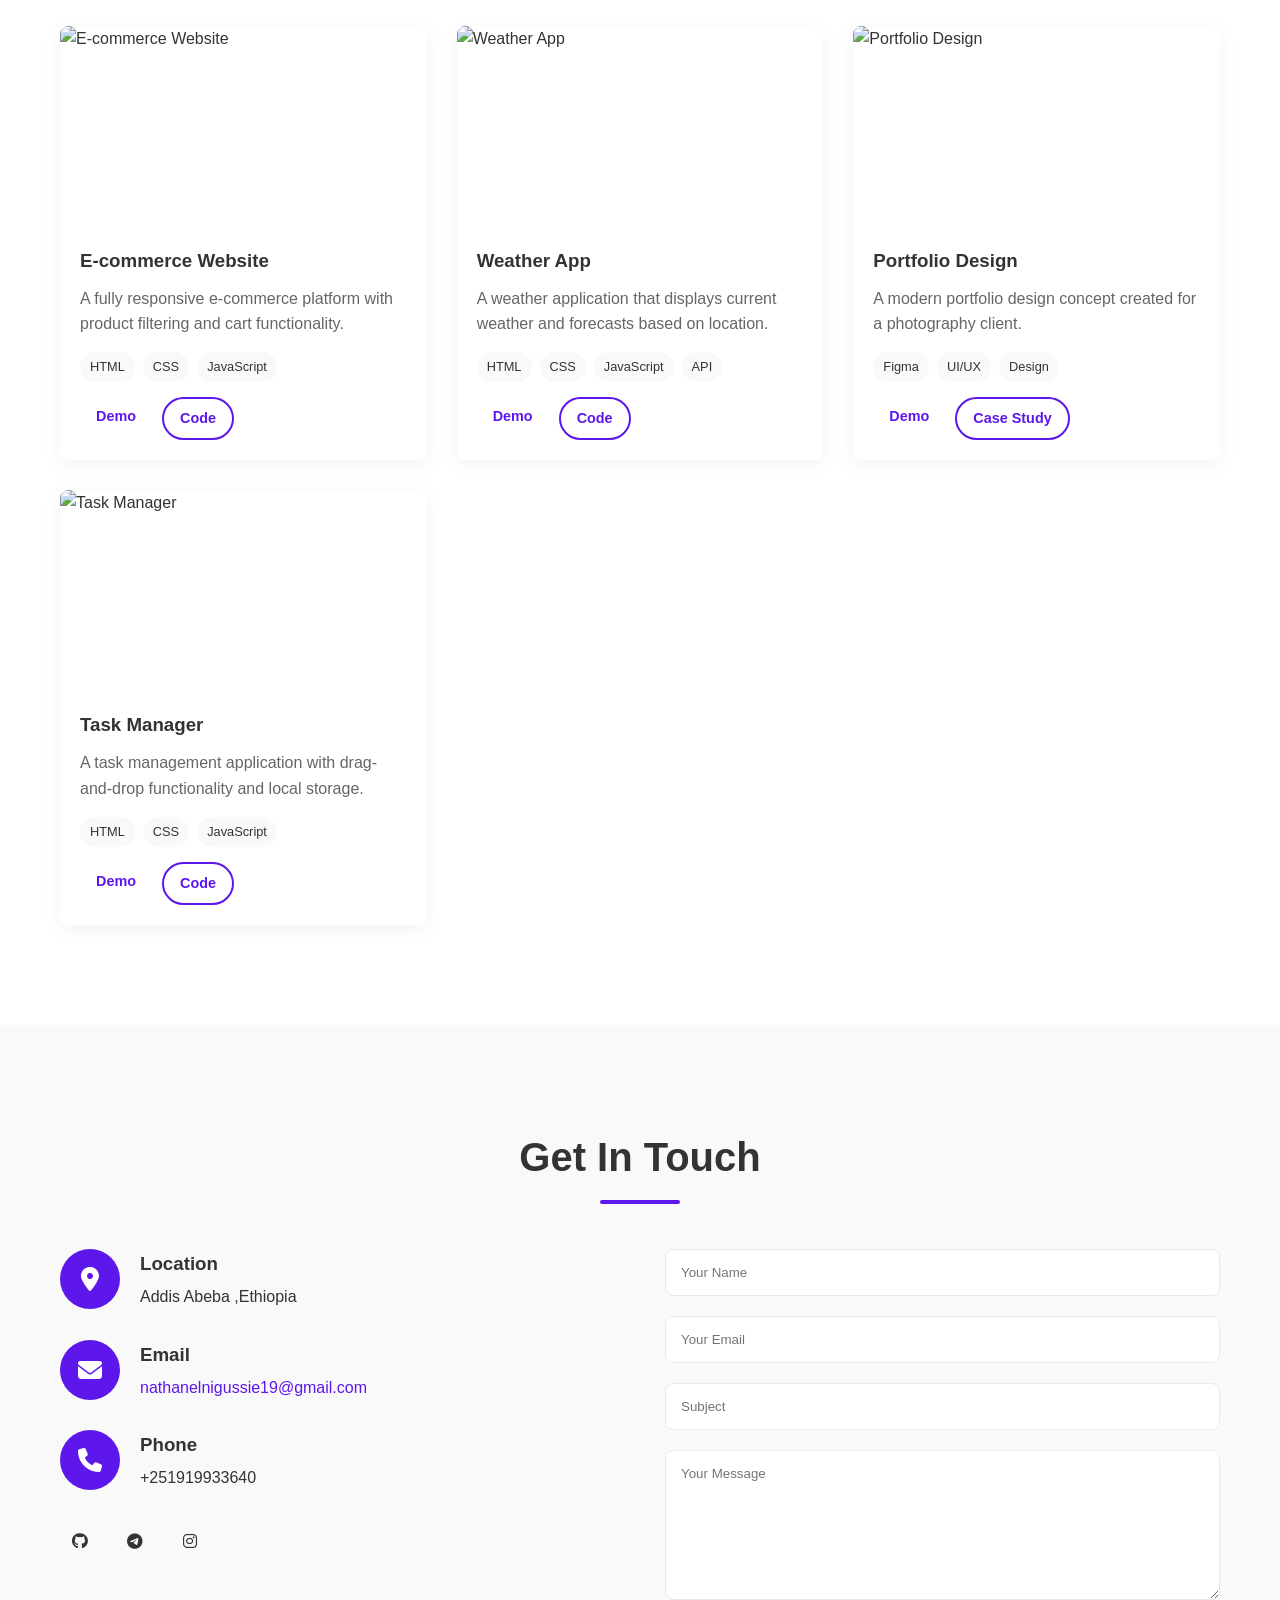
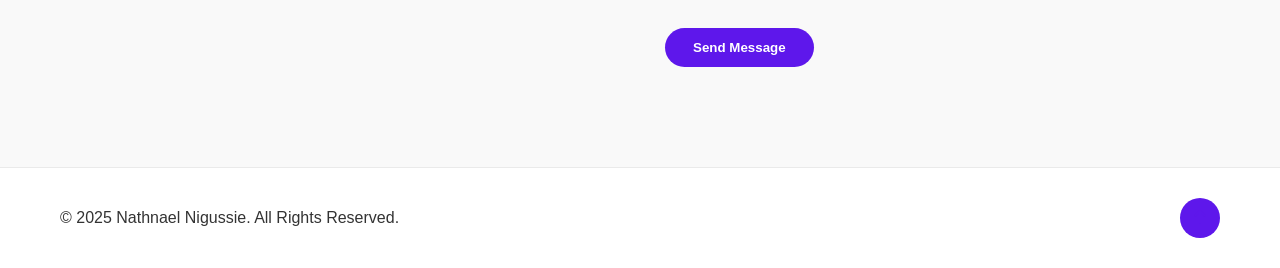
==== commit f75e8015: "adding other functionality using java script" ====
--- a/index.html
+++ b/index.html
@@ -370,7 +370,7 @@
         </div>
     </footer>
 
-    <script src="script.js"></script>
+    <script src="js/scripts.js"></script>
 </body>
 
 </html>
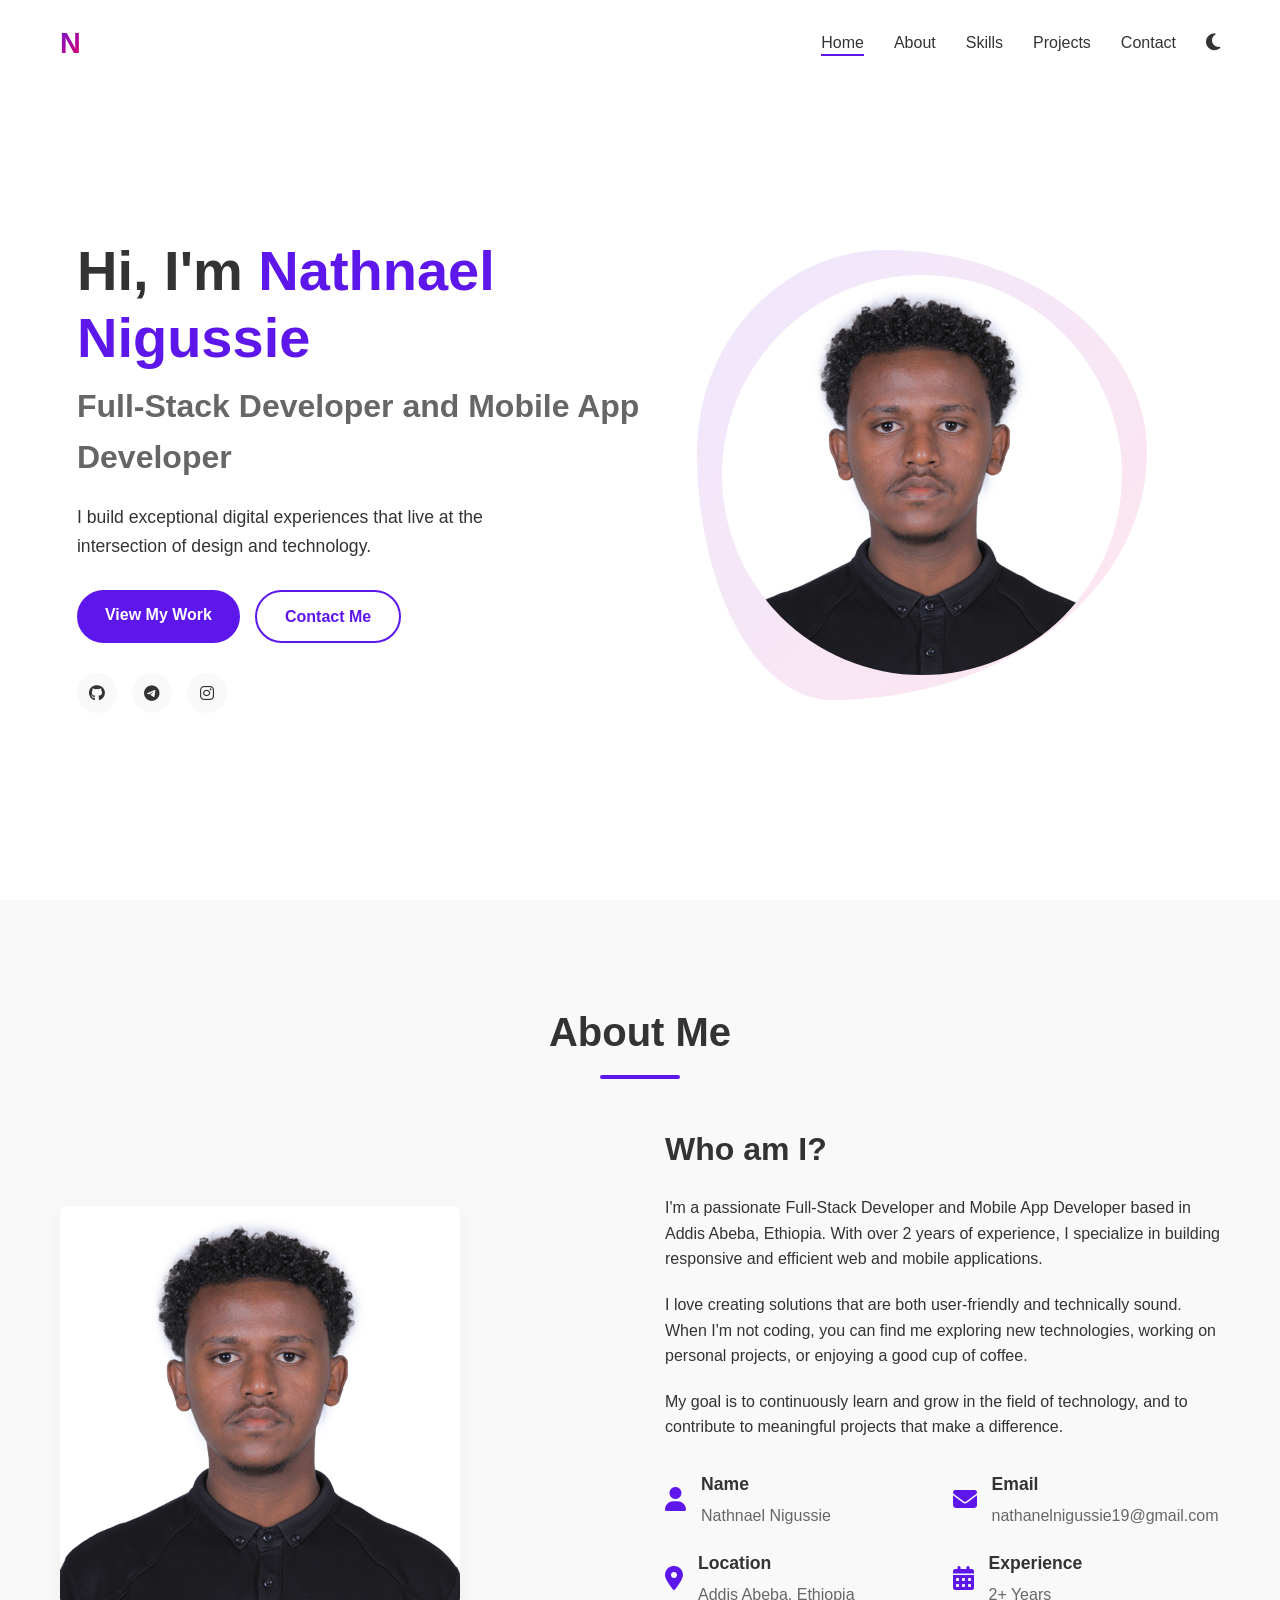
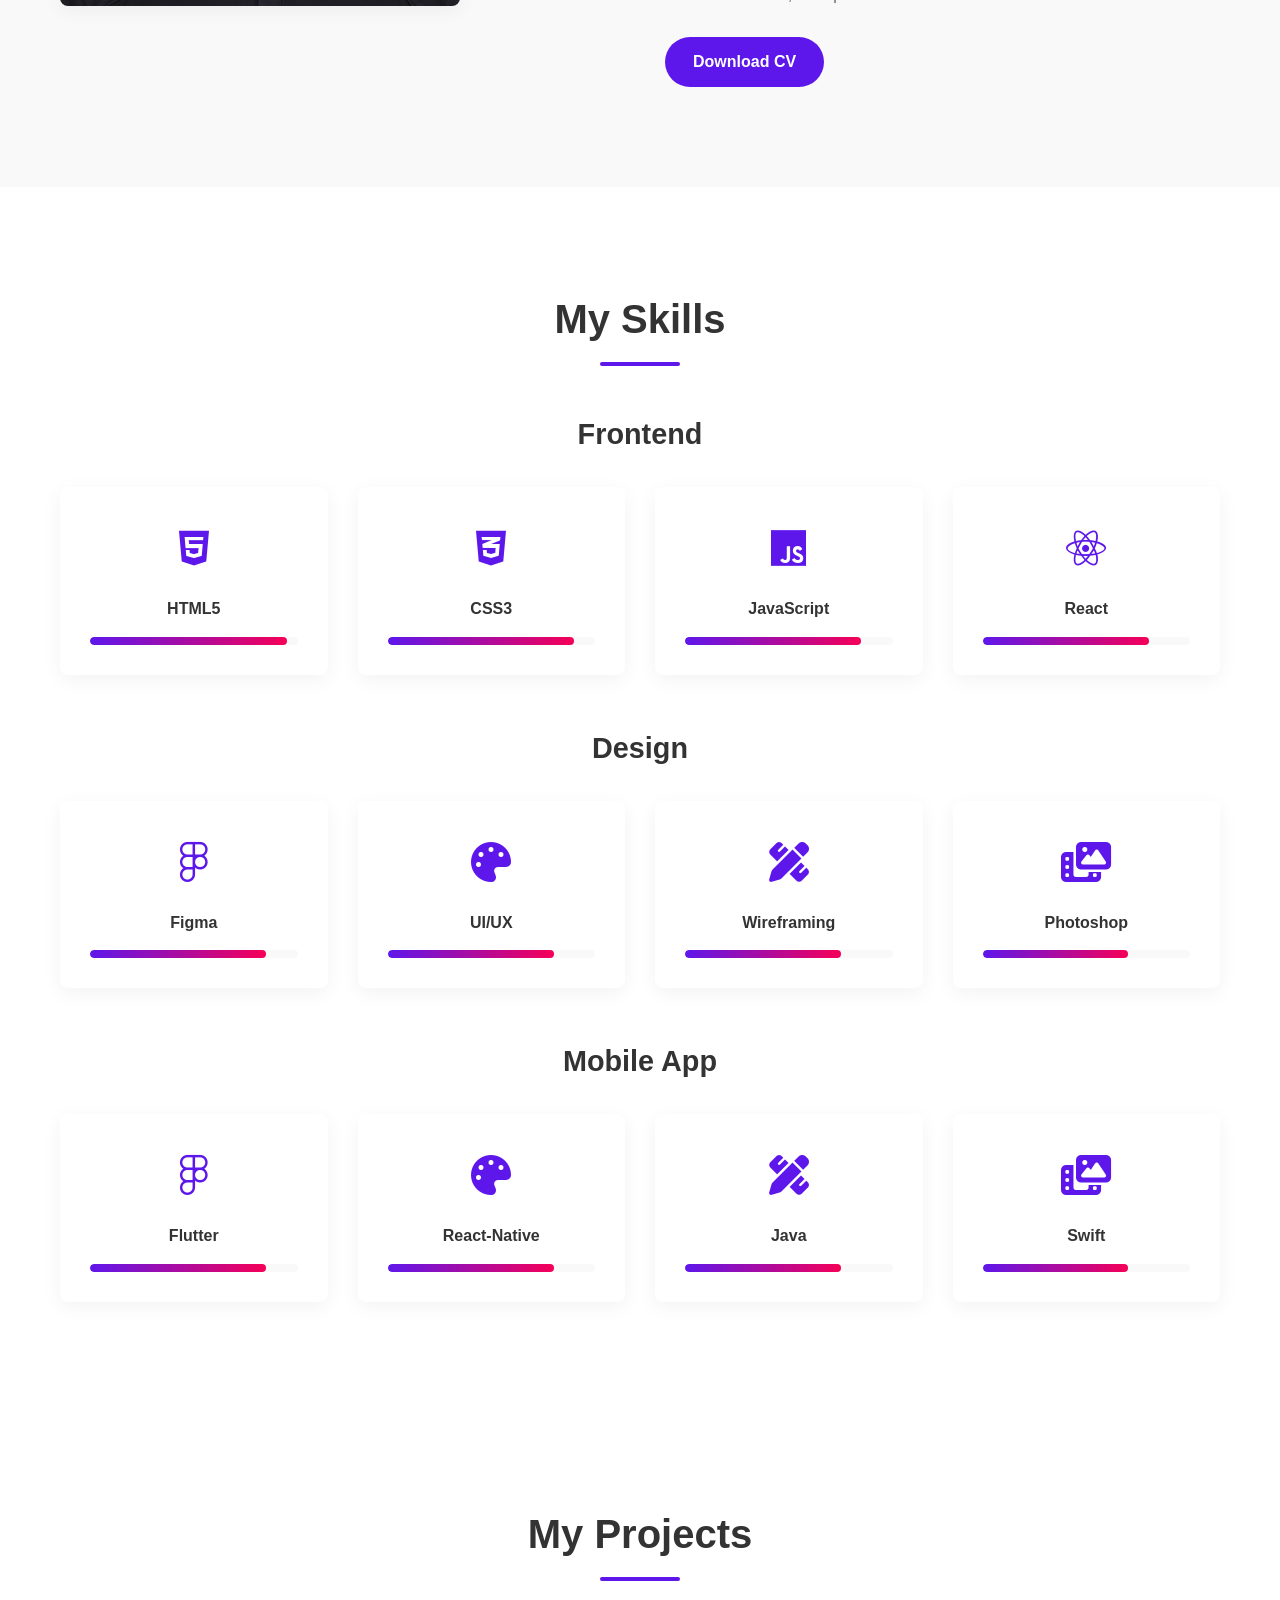
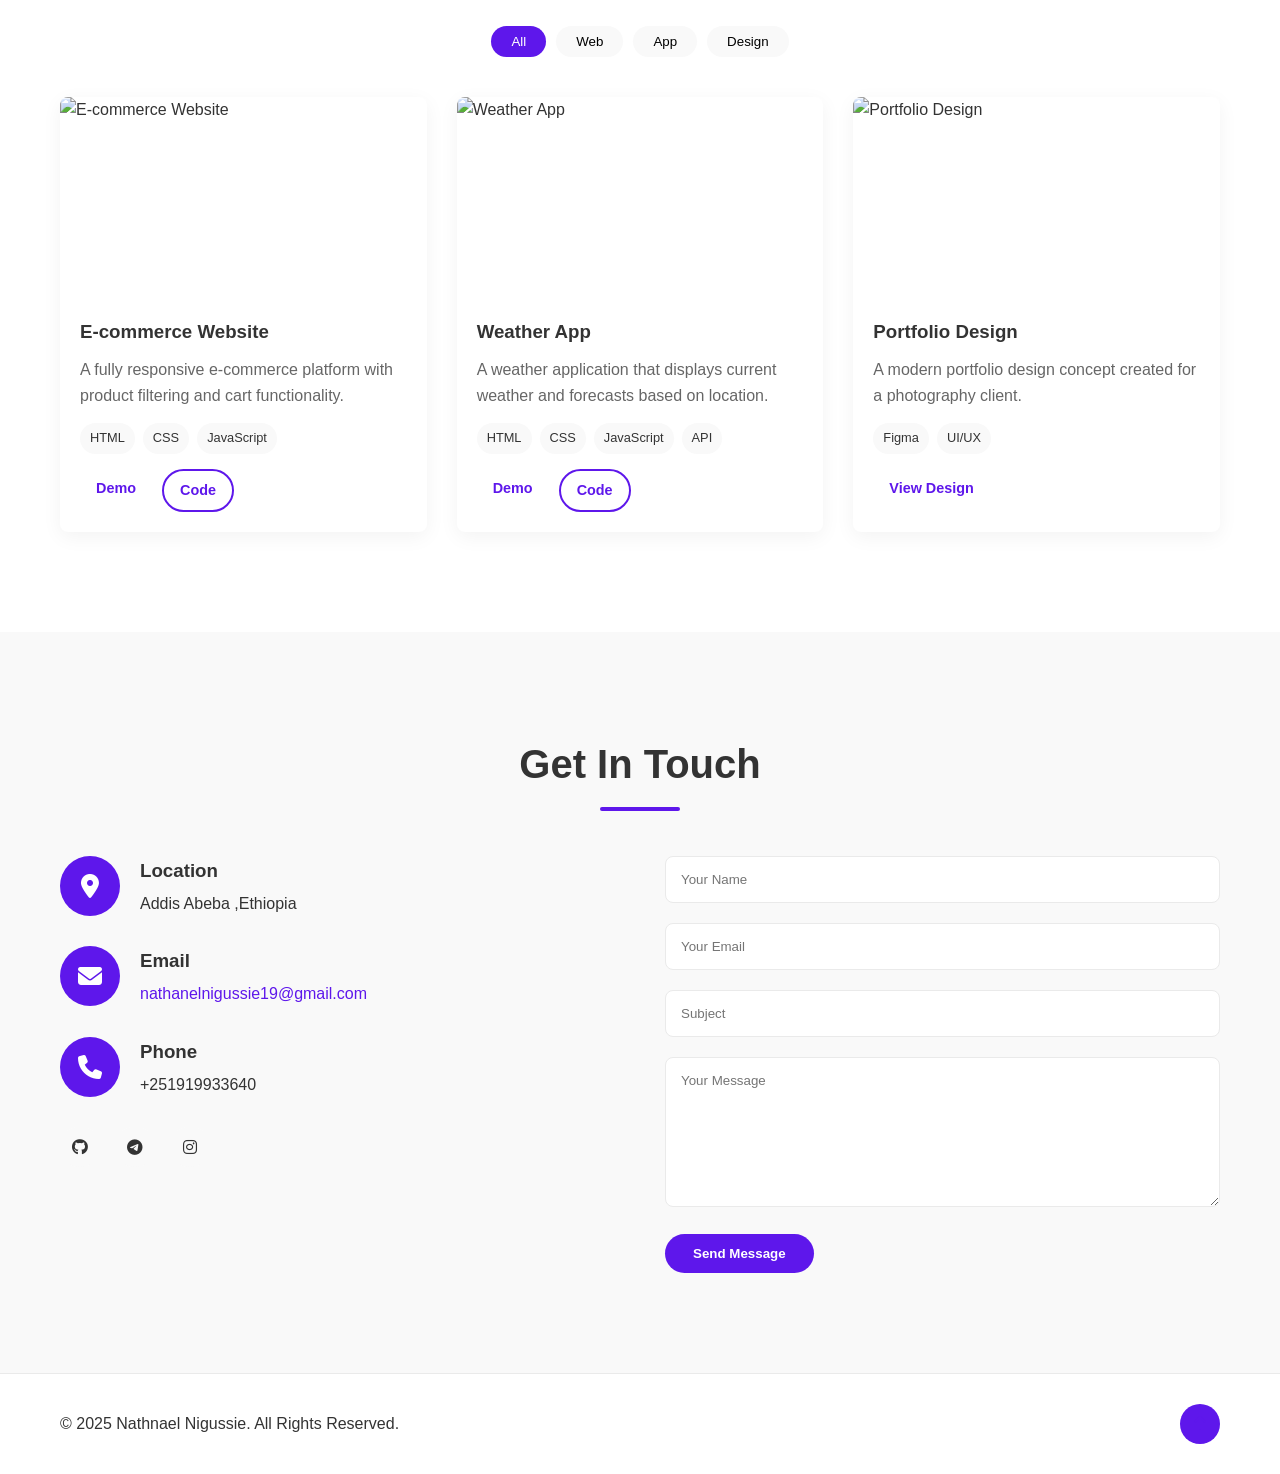
==== commit 8f39238c: "updating my info and making the contact form" ====
--- a/index.html
+++ b/index.html
@@ -66,10 +66,14 @@
                 </div>
                 <div class="about-text">
                     <h3>Who am I?</h3>
-                    <p>I'm a passionate Frontend Developer based in New York with 5 years of experience creating
-                        beautiful, functional, and user-centered digital experiences.</p>
-                    <p>I enjoy turning complex problems into simple, beautiful and intuitive designs. When I'm not
-                        coding or pushing pixels, you'll find me cooking, gardening or exploring the outdoors.</p>
+                    <p>I'm a passionate Full-Stack Developer and Mobile App Developer based in Addis Abeba, Ethiopia.
+                        With over 2 years of
+                        experience, I specialize in building responsive and efficient web and mobile applications.</p>
+                    <p>I love creating solutions that are both user-friendly and technically sound. When I'm not coding,
+                        you can find me
+                        exploring new technologies, working on personal projects, or enjoying a good cup of coffee.</p>
+                    <p>My goal is to continuously learn and grow in the field of technology, and to contribute to
+                        meaningful projects that make a difference.</p>
                     <div class="about-details">
                         <div class="detail">
                             <i class="fas fa-user"></i>
@@ -212,7 +216,6 @@
             </div>
         </div>
     </section>
-
     <section id="projects" class="projects">
         <div class="container">
             <h2 class="section-title">My Projects</h2>
@@ -225,7 +228,8 @@
             <div class="projects-grid">
                 <div class="project-card" data-category="web">
                     <div class="project-img">
-                        <img src="/placeholder.svg?height=300&width=500" alt="E-commerce Website">
+                        <!-- Image from an online resource (example: E-commerce website) -->
+                        <img src="https://via.placeholder.com/500x300?text=E-commerce+Website" alt="E-commerce Website">
                     </div>
                     <div class="project-content">
                         <h3>E-commerce Website</h3>
@@ -243,7 +247,8 @@
                 </div>
                 <div class="project-card" data-category="app">
                     <div class="project-img">
-                        <img src="/placeholder.svg?height=300&width=500" alt="Weather App">
+                        <!-- Image from an online resource (example: Weather app) -->
+                        <img src="https://via.placeholder.com/500x300?text=Weather+App" alt="Weather App">
                     </div>
                     <div class="project-content">
                         <h3>Weather App</h3>
@@ -262,7 +267,8 @@
                 </div>
                 <div class="project-card" data-category="design">
                     <div class="project-img">
-                        <img src="/placeholder.svg?height=300&width=500" alt="Portfolio Design">
+                        <!-- Image from an online resource (example: Portfolio design) -->
+                        <img src="https://via.placeholder.com/500x300?text=Portfolio+Design" alt="Portfolio Design">
                     </div>
                     <div class="project-content">
                         <h3>Portfolio Design</h3>
@@ -270,29 +276,9 @@
                         <div class="project-tags">
                             <span>Figma</span>
                             <span>UI/UX</span>
-                            <span>Design</span>
                         </div>
                         <div class="project-links">
-                            <a href="#" class="btn small">Demo</a>
-                            <a href="#" class="btn small secondary">Case Study</a>
-                        </div>
-                    </div>
-                </div>
-                <div class="project-card" data-category="web">
-                    <div class="project-img">
-                        <img src="/placeholder.svg?height=300&width=500" alt="Task Manager">
-                    </div>
-                    <div class="project-content">
-                        <h3>Task Manager</h3>
-                        <p>A task management application with drag-and-drop functionality and local storage.</p>
-                        <div class="project-tags">
-                            <span>HTML</span>
-                            <span>CSS</span>
-                            <span>JavaScript</span>
-                        </div>
-                        <div class="project-links">
-                            <a href="#" class="btn small">Demo</a>
-                            <a href="#" class="btn small secondary">Code</a>
+                            <a href="#" class="btn small">View Design</a>
                         </div>
                     </div>
                 </div>
@@ -341,18 +327,19 @@
                     </div>
                 </div>
                 <div class="contact-form">
-                    <form id="contactForm">
+                    <!-- Add the Formspree action URL and method -->
+                    <form id="contactForm" action="https://formspree.io/f/xwpoqvgv" method="POST">
                         <div class="form-group">
-                            <input type="text" id="name" placeholder="Your Name" required>
+                            <input type="text" id="name" name="name" placeholder="Your Name" required>
                         </div>
                         <div class="form-group">
-                            <input type="email" id="email" placeholder="Your Email" required>
+                            <input type="email" id="email" name="email" placeholder="Your Email" required>
                         </div>
                         <div class="form-group">
-                            <input type="text" id="subject" placeholder="Subject" required>
+                            <input type="text" id="subject" name="subject" placeholder="Subject" required>
                         </div>
                         <div class="form-group">
-                            <textarea id="message" placeholder="Your Message" required></textarea>
+                            <textarea id="message" name="message" placeholder="Your Message" required></textarea>
                         </div>
                         <button type="submit" class="btn primary">Send Message</button>
                     </form>
@@ -360,6 +347,8 @@
             </div>
         </div>
     </section>
+
+
 
     <footer>
         <div class="container">
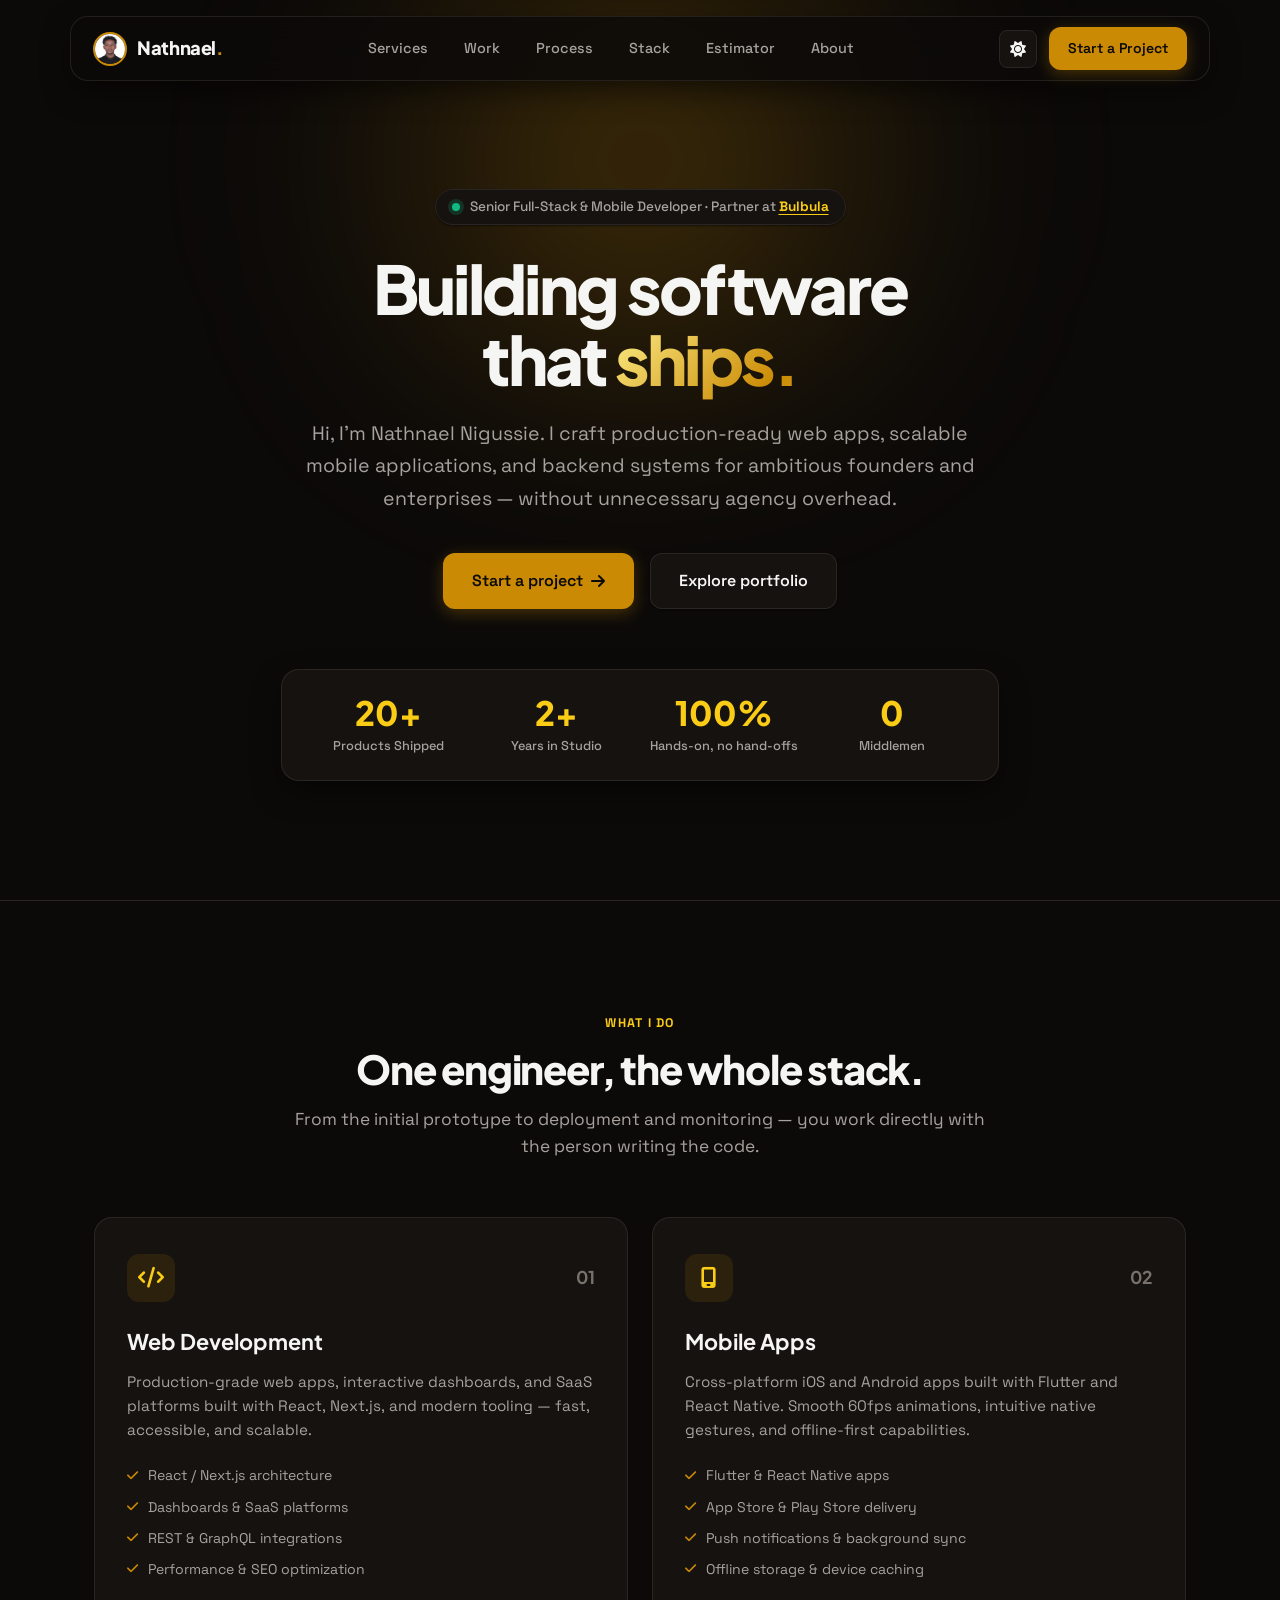
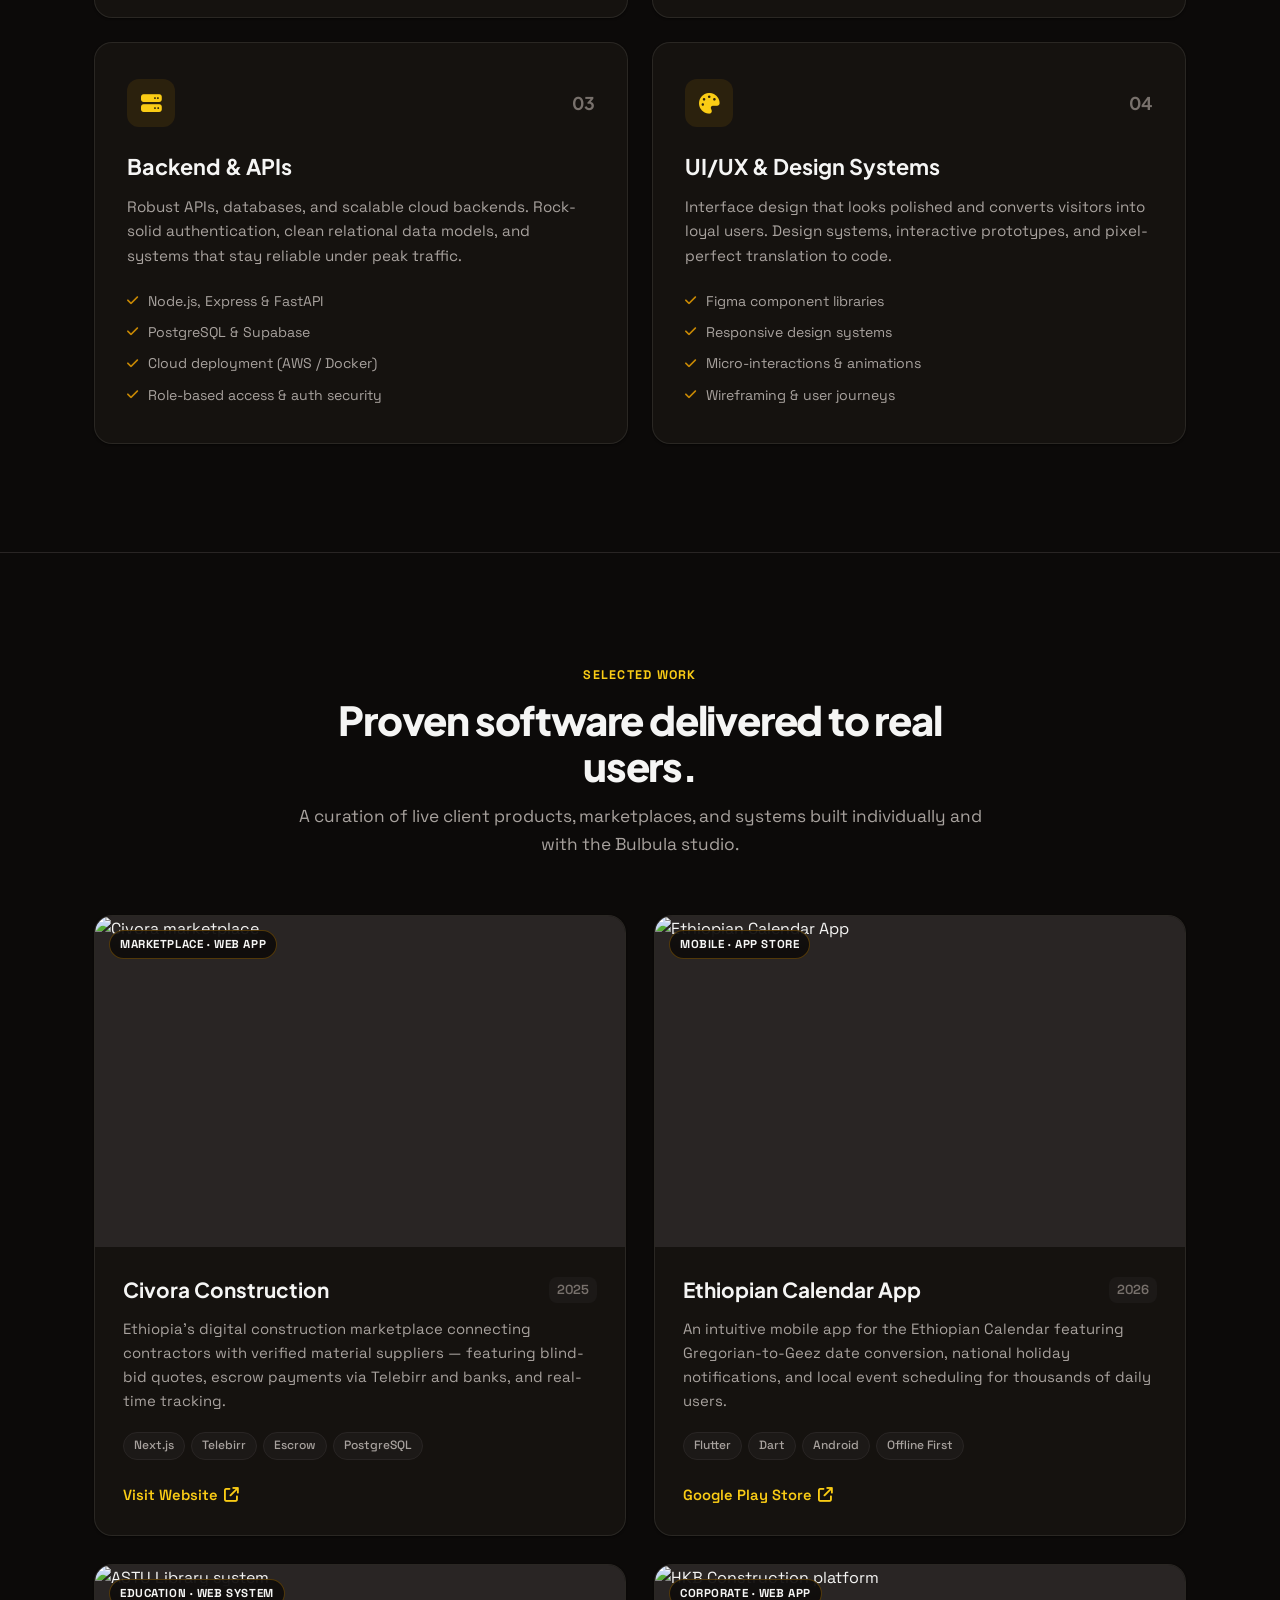
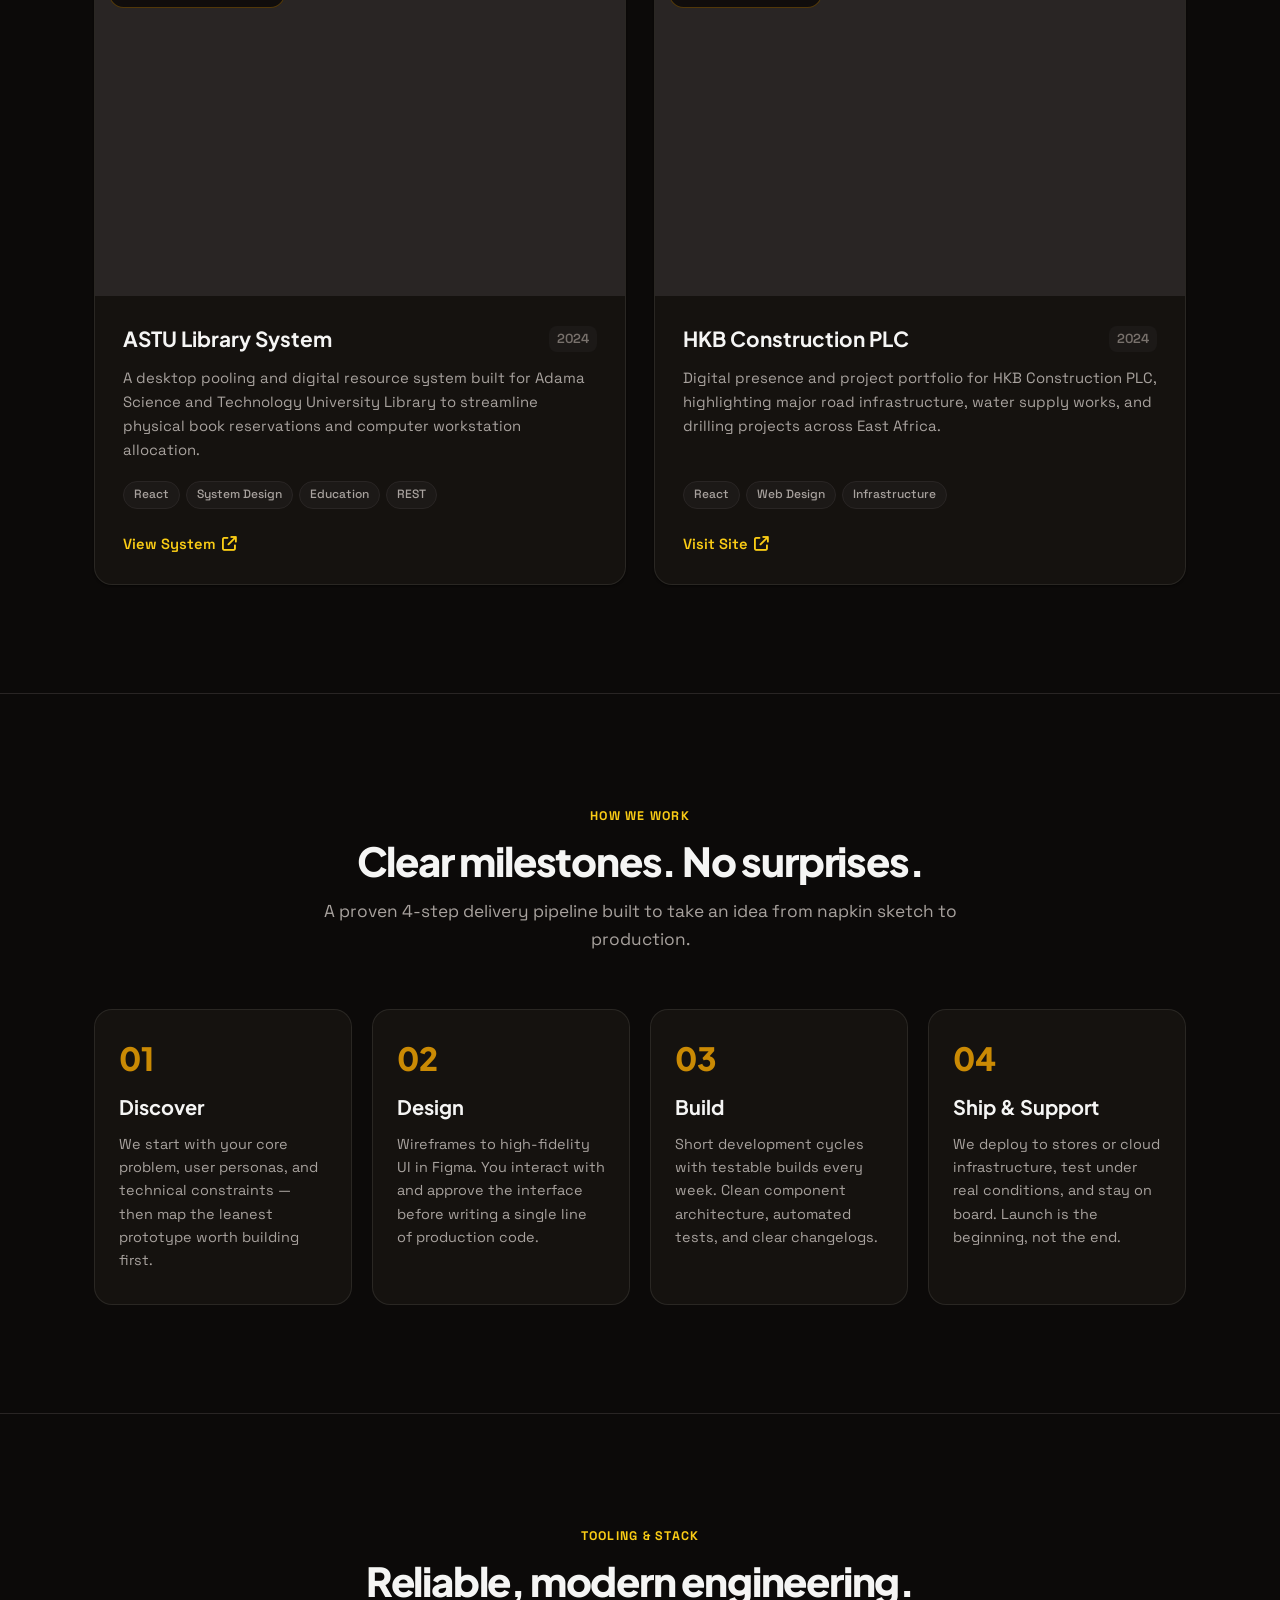
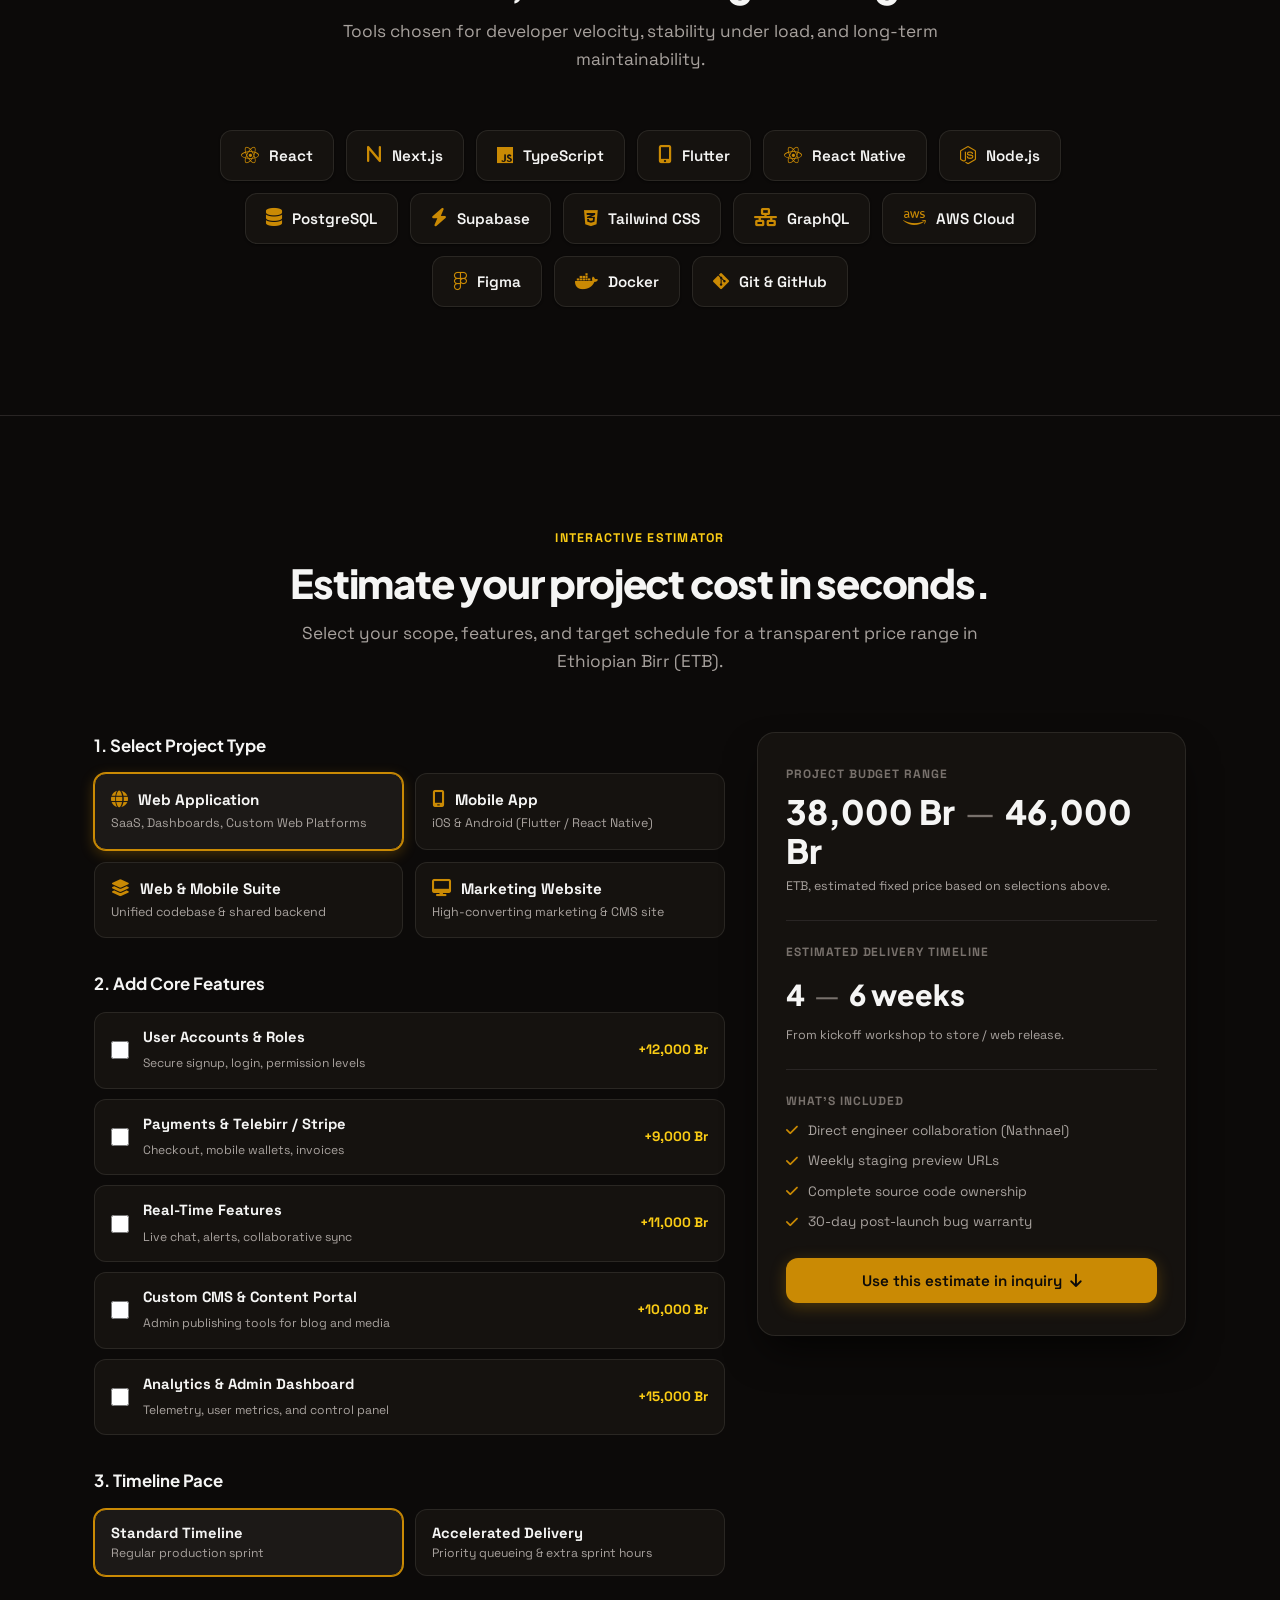
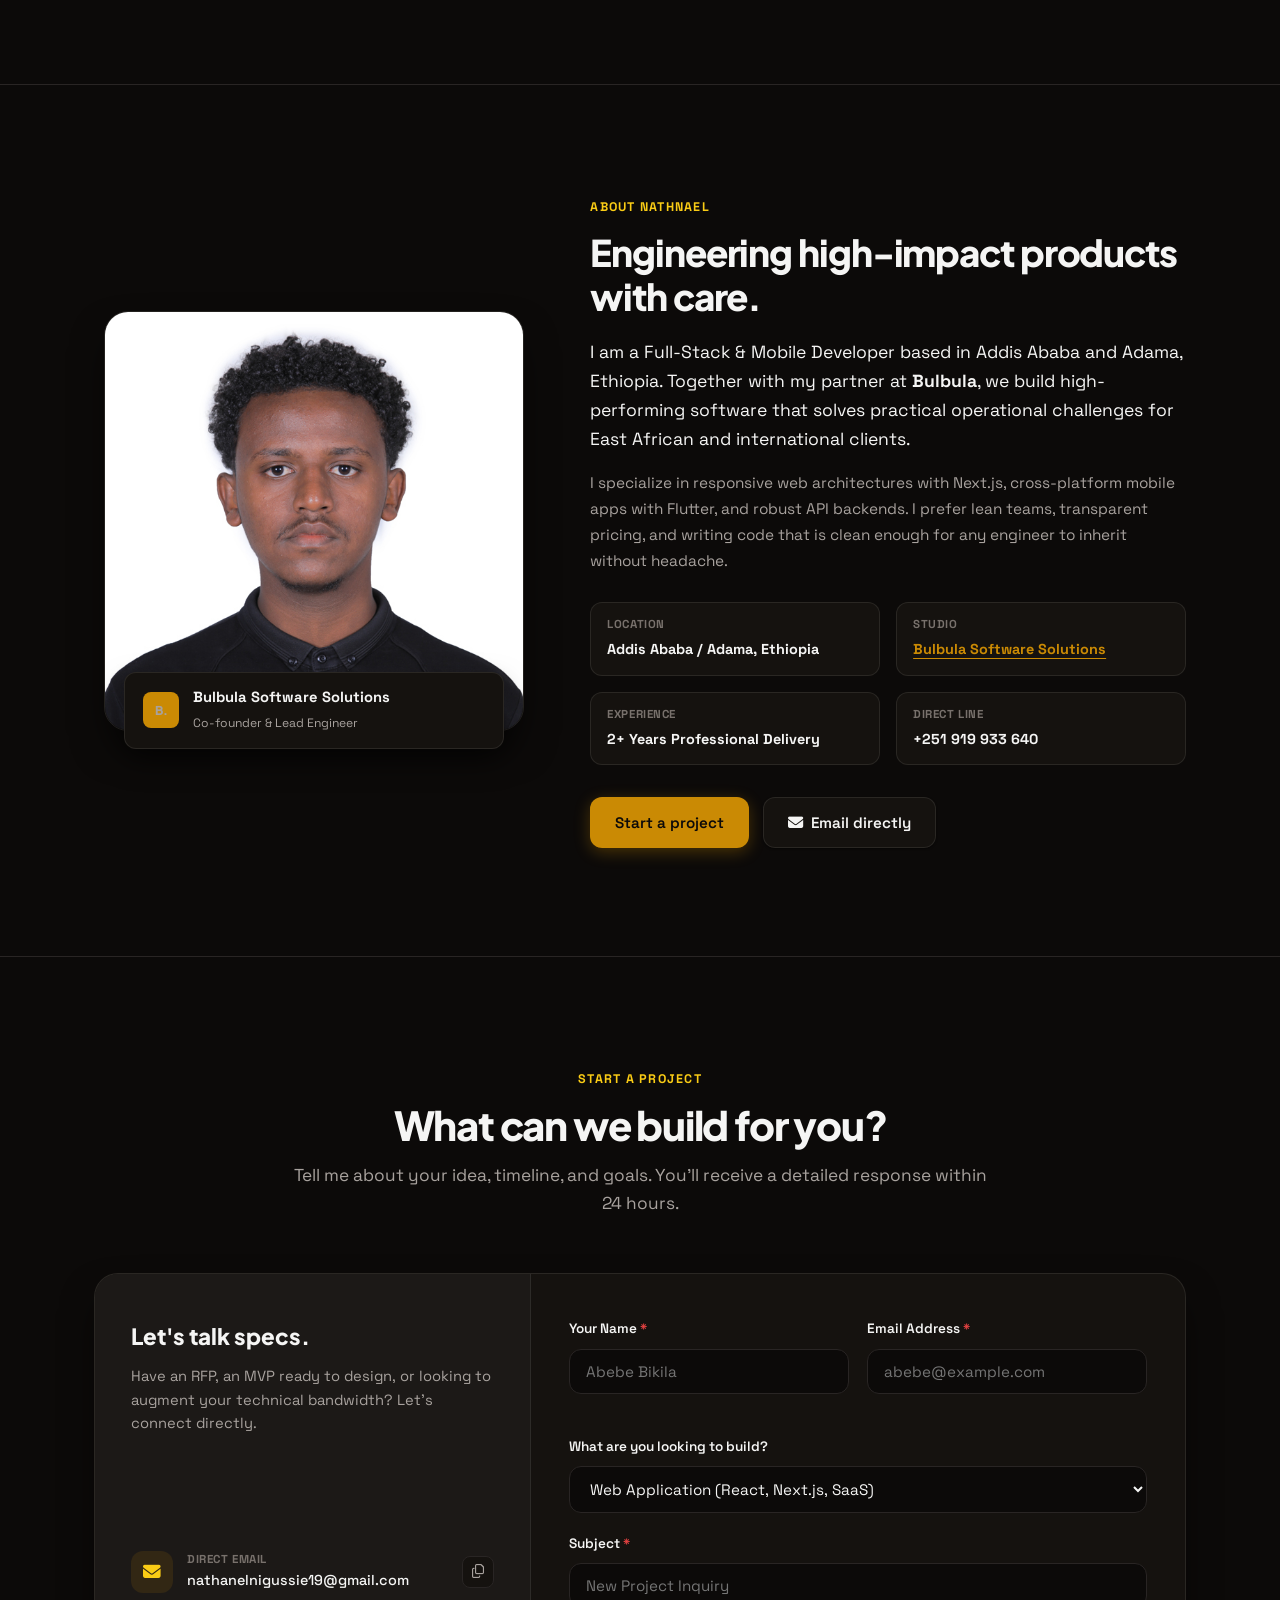
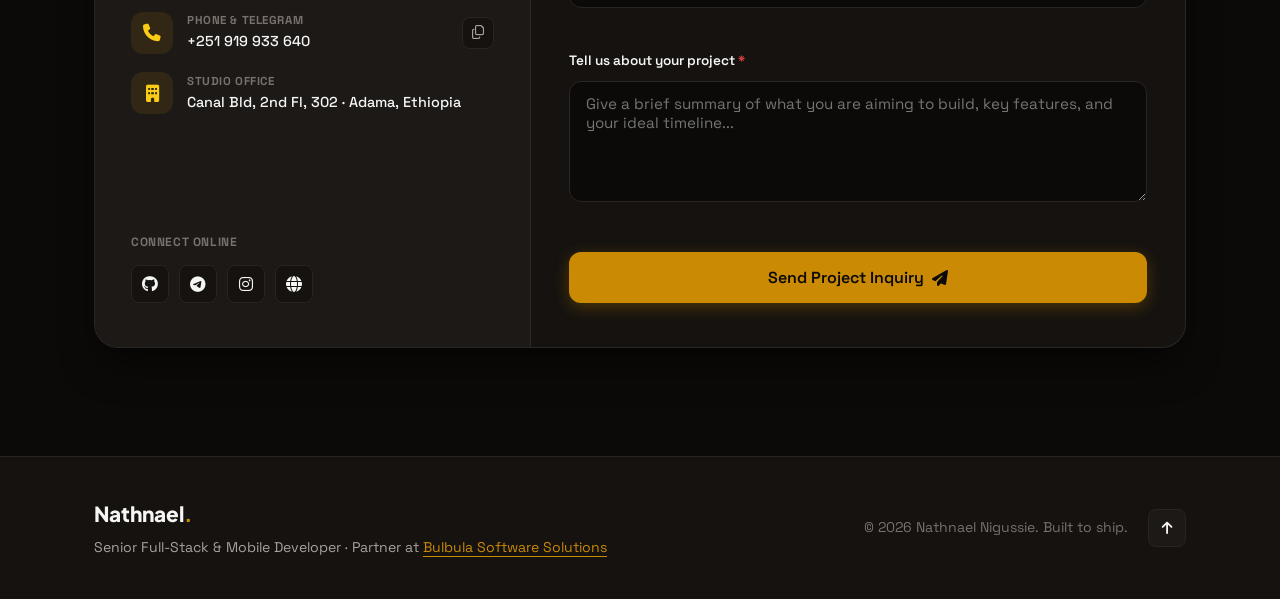
==== commit abec4215: "Revamp portfolio layout and design system; enhance navigation and interactivity. Update HTML structu" ====
--- a/index.html
+++ b/index.html
@@ -1,360 +1,710 @@
-<!DOCTYPE html>
+<!doctype html>
 <html lang="en">
 
 <head>
     <meta charset="UTF-8">
     <meta name="viewport" content="width=device-width, initial-scale=1.0">
-    <title>Nathnael Nigussie | Portfolio</title>
+    <title>Nathnael Nigussie — Full-Stack & Mobile Developer | Bulbula Partner</title>
+    <meta name="description" content="Personal portfolio of Nathnael Nigussie — Senior Full-Stack & Mobile Developer and Co-founder at Bulbula Software Solutions. Crafting fast web and mobile products.">
+    <meta name="theme-color" content="#0c0a09">
+    
+    <!-- Fonts -->
+    <link rel="preconnect" href="https://fonts.googleapis.com">
+    <link rel="preconnect" href="https://fonts.gstatic.com" crossorigin>
+    <link href="https://fonts.googleapis.com/css2?family=Plus+Jakarta+Sans:wght@300;400;500;600;700;800&family=Space+Grotesk:wght@400;500;600;700&display=swap" rel="stylesheet">
+    
+    <!-- Icons & Styles -->
+    <link rel="stylesheet" href="https://cdnjs.cloudflare.com/ajax/libs/font-awesome/6.5.1/css/all.min.css">
     <link rel="stylesheet" href="style/style.css">
-    <link rel="stylesheet" href="https://cdnjs.cloudflare.com/ajax/libs/font-awesome/6.4.0/css/all.min.css">
 </head>
 
 <body>
+    <!-- Top notification toast -->
+    <div id="toast" class="toast" role="alert" aria-live="polite"></div>
+
+    <!-- Navigation Header -->
     <header>
-        <div class="container">
-            <div class="logo">N</div>
-            <nav>
-                <ul class="nav-links">
-                    <li><a href="#home" class="active">Home</a></li>
-                    <li><a href="#about">About</a></li>
-                    <li><a href="#skills">Skills</a></li>
-                    <li><a href="#projects">Projects</a></li>
-                    <li><a href="#contact">Contact</a></li>
-                </ul>
-                <div class="theme-toggle">
-                    <i class="fas fa-moon"></i>
-                </div>
-                <div class="hamburger">
+        <nav class="nav-container" aria-label="Main Navigation">
+            <a href="#top" class="brand-link" aria-label="Nathnael Nigussie">
+                <span class="brand-avatar">
+                    <img src="assets/pp.jpg" alt="Nathnael" width="34" height="34">
+                </span>
+                <span class="brand-name">
+                    Nathnael<span class="text-gold">.</span>
+                </span>
+            </a>
+
+            <div class="desktop-menu">
+                <a href="#services" class="nav-link">Services</a>
+                <a href="#work" class="nav-link">Work</a>
+                <a href="#process" class="nav-link">Process</a>
+                <a href="#stack" class="nav-link">Stack</a>
+                <a href="#estimator" class="nav-link">Estimator</a>
+                <a href="#about" class="nav-link">About</a>
+            </div>
+
+            <div class="nav-right">
+                <button class="theme-toggle" id="themeToggle" aria-label="Toggle light and dark theme" title="Toggle theme">
+                    <i class="fas fa-sun"></i>
+                </button>
+                <a href="#contact" class="btn btn-primary nav-cta">Start a Project</a>
+                <button class="mobile-toggle" id="mobileToggle" aria-label="Toggle navigation menu" aria-expanded="false">
                     <span></span>
                     <span></span>
                     <span></span>
-                </div>
-            </nav>
+                </button>
+            </div>
+        </nav>
+        
+        <!-- Mobile Dropdown -->
+        <div class="mobile-menu" id="mobileMenu">
+            <a href="#services" class="mobile-link">Services</a>
+            <a href="#work" class="mobile-link">Work</a>
+            <a href="#process" class="mobile-link">Process</a>
+            <a href="#stack" class="mobile-link">Stack</a>
+            <a href="#estimator" class="mobile-link">Estimator</a>
+            <a href="#about" class="mobile-link">About</a>
+            <a href="#contact" class="mobile-link mobile-cta">Start a Project</a>
         </div>
     </header>
 
-    <section id="home" class="hero">
-        <div class="container">
-            <div class="hero-content">
-                <h1>Hi, I'm <span class="highlight">Nathnael Nigussie</span></h1>
-                <h2>Full-Stack Developer and Mobile App Developer</h2>
-                <p>I build exceptional digital experiences that live at the intersection of design and technology.</p>
-                <div class="cta-buttons">
-                    <a href="#projects" class="btn primary">View My Work</a>
-                    <a href="#contact" class="btn secondary">Contact Me</a>
-                </div>
-                <div class="social-icons">
-                    <a href="https://www.github.com/nathnael19" aria-label="GitHub"><i class="fab fa-github"></i></a>
-                    <a href="https://t.me/Nhttey" aria-label="Telegram"><i class="fab fa-telegram"></i></a>
-                    <a href="https://www.instagram.com/nhttey19" aria-label="Instagram"><i
-                            class="fab fa-instagram"></i></a>
-                </div>
-            </div>
-            <div class="hero-image">
-                <div class="blob"></div>
-                <img src="assets/pp.jpg" width="400" height="400" alt="Nathnael Nigussie">
-            </div>
-        </div>
-    </section>
-
-    <section id="about" class="about">
-        <div class="container">
-            <h2 class="section-title">About Me</h2>
-            <div class="about-content">
-                <div class="about-image">
-                    <img src="assets/pp.jpg" width="400" height="400" alt="About Nathnael Nigussie">
-                </div>
-                <div class="about-text">
-                    <h3>Who am I?</h3>
-                    <p>I'm a passionate Full-Stack Developer and Mobile App Developer based in Addis Abeba, Ethiopia.
-                        With over 2 years of
-                        experience, I specialize in building responsive and efficient web and mobile applications.</p>
-                    <p>I love creating solutions that are both user-friendly and technically sound. When I'm not coding,
-                        you can find me
-                        exploring new technologies, working on personal projects, or enjoying a good cup of coffee.</p>
-                    <p>My goal is to continuously learn and grow in the field of technology, and to contribute to
-                        meaningful projects that make a difference.</p>
-                    <div class="about-details">
-                        <div class="detail">
-                            <i class="fas fa-user"></i>
-                            <div>
-                                <h4>Name</h4>
-                                <p>Nathnael Nigussie</p>
-                            </div>
-                        </div>
-                        <div class="detail">
-                            <i class="fas fa-envelope"></i>
-                            <div>
-                                <h4>Email</h4>
-                                <p>nathanelnigussie19@gmail.com</p>
-                            </div>
-                        </div>
-                        <div class="detail">
-                            <i class="fas fa-map-marker-alt"></i>
-                            <div>
-                                <h4>Location</h4>
-                                <p>Addis Abeba, Ethiopia</p>
-                            </div>
-                        </div>
-                        <div class="detail">
-                            <i class="fas fa-calendar-alt"></i>
-                            <div>
-                                <h4>Experience</h4>
-                                <p>2+ Years</p>
-                            </div>
-                        </div>
-                    </div>
-                    <a href="#" class="btn primary">Download CV</a>
-                </div>
-            </div>
-        </div>
-    </section>
-
-    <section id="skills" class="skills">
-        <div class="container">
-            <h2 class="section-title">My Skills</h2>
-            <div class="skills-container">
-                <div class="skill-category">
-                    <h3>Frontend</h3>
-                    <div class="skills-grid">
-                        <div class="skill-item">
-                            <div class="skill-icon"><i class="fab fa-html5"></i></div>
-                            <h4>HTML5</h4>
-                            <div class="skill-progress">
-                                <div class="progress" style="width: 95%"></div>
-                            </div>
-                        </div>
-                        <div class="skill-item">
-                            <div class="skill-icon"><i class="fab fa-css3-alt"></i></div>
-                            <h4>CSS3</h4>
-                            <div class="skill-progress">
-                                <div class="progress" style="width: 90%"></div>
-                            </div>
-                        </div>
-                        <div class="skill-item">
-                            <div class="skill-icon"><i class="fab fa-js"></i></div>
-                            <h4>JavaScript</h4>
-                            <div class="skill-progress">
-                                <div class="progress" style="width: 85%"></div>
-                            </div>
-                        </div>
-                        <div class="skill-item">
-                            <div class="skill-icon"><i class="fab fa-react"></i></div>
-                            <h4>React</h4>
-                            <div class="skill-progress">
-                                <div class="progress" style="width: 80%"></div>
-                            </div>
-                        </div>
-                    </div>
-                </div>
-                <div class="skill-category">
-                    <h3>Design</h3>
-                    <div class="skills-grid">
-                        <div class="skill-item">
-                            <div class="skill-icon"><i class="fab fa-figma"></i></div>
-                            <h4>Figma</h4>
-                            <div class="skill-progress">
-                                <div class="progress" style="width: 85%"></div>
-                            </div>
-                        </div>
-                        <div class="skill-item">
-                            <div class="skill-icon"><i class="fas fa-palette"></i></div>
-                            <h4>UI/UX</h4>
-                            <div class="skill-progress">
-                                <div class="progress" style="width: 80%"></div>
-                            </div>
-                        </div>
-                        <div class="skill-item">
-                            <div class="skill-icon"><i class="fas fa-pencil-ruler"></i></div>
-                            <h4>Wireframing</h4>
-                            <div class="skill-progress">
-                                <div class="progress" style="width: 75%"></div>
-                            </div>
-                        </div>
-                        <div class="skill-item">
-                            <div class="skill-icon"><i class="fas fa-photo-video"></i></div>
-                            <h4>Photoshop</h4>
-                            <div class="skill-progress">
-                                <div class="progress" style="width: 70%"></div>
-                            </div>
-                        </div>
-                    </div>
-                </div>
-                <div class="skill-category">
-                    <h3>Mobile App</h3>
-                    <div class="skills-grid">
-                        <div class="skill-item">
-                            <div class="skill-icon"><i class="fab fa-figma"></i></div>
-                            <h4>Flutter</h4>
-                            <div class="skill-progress">
-                                <div class="progress" style="width: 85%"></div>
-                            </div>
-                        </div>
-                        <div class="skill-item">
-                            <div class="skill-icon"><i class="fas fa-palette"></i></div>
-                            <h4>React-Native</h4>
-                            <div class="skill-progress">
-                                <div class="progress" style="width: 80%"></div>
-                            </div>
-                        </div>
-                        <div class="skill-item">
-                            <div class="skill-icon"><i class="fas fa-pencil-ruler"></i></div>
-                            <h4>Java</h4>
-                            <div class="skill-progress">
-                                <div class="progress" style="width: 75%"></div>
-                            </div>
-                        </div>
-                        <div class="skill-item">
-                            <div class="skill-icon"><i class="fas fa-photo-video"></i></div>
-                            <h4>Swift</h4>
-                            <div class="skill-progress">
-                                <div class="progress" style="width: 70%"></div>
-                            </div>
-                        </div>
-                    </div>
-                </div>
-            </div>
-        </div>
-    </section>
-    <section id="projects" class="projects">
-        <div class="container">
-            <h2 class="section-title">My Projects</h2>
-            <div class="project-filters">
-                <button class="filter-btn active" data-filter="all">All</button>
-                <button class="filter-btn" data-filter="web">Web</button>
-                <button class="filter-btn" data-filter="app">App</button>
-                <button class="filter-btn" data-filter="design">Design</button>
-            </div>
-            <div class="projects-grid">
-                <div class="project-card" data-category="web">
-                    <div class="project-img">
-                        <!-- Image from an online resource (example: E-commerce website) -->
-                        <img src="https://via.placeholder.com/500x300?text=E-commerce+Website" alt="E-commerce Website">
-                    </div>
-                    <div class="project-content">
-                        <h3>E-commerce Website</h3>
-                        <p>A fully responsive e-commerce platform with product filtering and cart functionality.</p>
-                        <div class="project-tags">
-                            <span>HTML</span>
-                            <span>CSS</span>
-                            <span>JavaScript</span>
-                        </div>
-                        <div class="project-links">
-                            <a href="#" class="btn small">Demo</a>
-                            <a href="#" class="btn small secondary">Code</a>
-                        </div>
-                    </div>
-                </div>
-                <div class="project-card" data-category="app">
-                    <div class="project-img">
-                        <!-- Image from an online resource (example: Weather app) -->
-                        <img src="https://via.placeholder.com/500x300?text=Weather+App" alt="Weather App">
-                    </div>
-                    <div class="project-content">
-                        <h3>Weather App</h3>
-                        <p>A weather application that displays current weather and forecasts based on location.</p>
-                        <div class="project-tags">
-                            <span>HTML</span>
-                            <span>CSS</span>
-                            <span>JavaScript</span>
-                            <span>API</span>
-                        </div>
-                        <div class="project-links">
-                            <a href="#" class="btn small">Demo</a>
-                            <a href="#" class="btn small secondary">Code</a>
-                        </div>
-                    </div>
-                </div>
-                <div class="project-card" data-category="design">
-                    <div class="project-img">
-                        <!-- Image from an online resource (example: Portfolio design) -->
-                        <img src="https://via.placeholder.com/500x300?text=Portfolio+Design" alt="Portfolio Design">
-                    </div>
-                    <div class="project-content">
-                        <h3>Portfolio Design</h3>
-                        <p>A modern portfolio design concept created for a photography client.</p>
-                        <div class="project-tags">
-                            <span>Figma</span>
-                            <span>UI/UX</span>
-                        </div>
-                        <div class="project-links">
-                            <a href="#" class="btn small">View Design</a>
-                        </div>
-                    </div>
-                </div>
-            </div>
-        </div>
-    </section>
-
-    <section id="contact" class="contact">
-        <div class="container">
-            <h2 class="section-title">Get In Touch</h2>
-            <div class="contact-content">
-                <div class="contact-info">
-                    <div class="contact-item">
-                        <div class="icon">
-                            <i class="fas fa-map-marker-alt"></i>
-                        </div>
-                        <div class="details">
-                            <h3>Location</h3>
-                            <p>Addis Abeba ,Ethiopia</p>
-                        </div>
-                    </div>
-                    <div class="contact-item">
-                        <div class="icon">
-                            <i class="fas fa-envelope"></i>
-                        </div>
-                        <div class="details">
-                            <h3>Email</h3>
-                            <p><a href="mailto:nathanelnigussie19@gmail.com">nathanelnigussie19@gmail.com</a></p>
-                        </div>
-                    </div>
-                    <div class="contact-item">
-                        <div class="icon">
-                            <i class="fas fa-phone"></i>
-                        </div>
-                        <div class="details">
-                            <h3>Phone</h3>
-                            <p>+251919933640</p>
-                        </div>
-                    </div>
-                    <div class="social-icons">
-                        <a href="https://www.github.com/nathnael19" aria-label="GitHub"><i
-                                class="fab fa-github"></i></a>
-                        <a href="https://t.me/Nhttey" aria-label="Telegram"><i class="fab fa-telegram"></i></a>
-                        <a href="https://www.instagram.com/nhttey19" aria-label="Instagram"><i
-                                class="fab fa-instagram"></i></a>
-                    </div>
-                </div>
-                <div class="contact-form">
-                    <!-- Add the Formspree action URL and method -->
-                    <form id="contactForm" action="https://formspree.io/f/xwpoqvgv" method="POST">
-                        <div class="form-group">
-                            <input type="text" id="name" name="name" placeholder="Your Name" required>
-                        </div>
-                        <div class="form-group">
-                            <input type="email" id="email" name="email" placeholder="Your Email" required>
-                        </div>
-                        <div class="form-group">
-                            <input type="text" id="subject" name="subject" placeholder="Subject" required>
-                        </div>
-                        <div class="form-group">
-                            <textarea id="message" name="message" placeholder="Your Message" required></textarea>
-                        </div>
-                        <button type="submit" class="btn primary">Send Message</button>
-                    </form>
-                </div>
-            </div>
-        </div>
-    </section>
-
-
-
+    <main id="top">
+        <!-- Hero Section -->
+        <section class="hero-section">
+            <div class="hero-ambient" aria-hidden="true"></div>
+            <div class="container hero-container">
+                <div class="hero-badge">
+                    <span class="status-indicator"></span>
+                    <span>Senior Full-Stack & Mobile Developer · Partner at <a href="https://bulbula.webcode.codes/" target="_blank" rel="noopener noreferrer" class="badge-link">Bulbula</a></span>
+                </div>
+
+                <h1 class="hero-title">
+                    Building software <br class="hidden-xs">
+                    that <span class="shimmer-gold">ships.</span>
+                </h1>
+
+                <p class="hero-subtitle">
+                    Hi, I'm Nathnael Nigussie. I craft production-ready web apps, scalable mobile applications, and backend systems for ambitious founders and enterprises — without unnecessary agency overhead.
+                </p>
+
+                <div class="hero-actions">
+                    <a href="#contact" class="btn btn-primary btn-lg">
+                        Start a project <i class="fas fa-arrow-right"></i>
+                    </a>
+                    <a href="#work" class="btn btn-secondary btn-lg">
+                        Explore portfolio
+                    </a>
+                </div>
+
+                <!-- Proof Stats Bar -->
+                <div class="stats-card">
+                    <div class="stat-item">
+                        <span class="stat-value">20+</span>
+                        <span class="stat-desc">Products Shipped</span>
+                    </div>
+                    <div class="stat-item">
+                        <span class="stat-value">2+</span>
+                        <span class="stat-desc">Years in Studio</span>
+                    </div>
+                    <div class="stat-item">
+                        <span class="stat-value">100%</span>
+                        <span class="stat-desc">Hands-on, no hand-offs</span>
+                    </div>
+                    <div class="stat-item">
+                        <span class="stat-value">0</span>
+                        <span class="stat-desc">Middlemen</span>
+                    </div>
+                </div>
+            </div>
+        </section>
+
+        <!-- Services Section -->
+        <section id="services" class="section-block">
+            <div class="container">
+                <div class="section-heading">
+                    <span class="eyebrow">What I do</span>
+                    <h2 class="title">One engineer, the whole stack.</h2>
+                    <p class="subtitle">From the initial prototype to deployment and monitoring — you work directly with the person writing the code.</p>
+                </div>
+
+                <div class="services-grid">
+                    <div class="service-card">
+                        <div class="service-header">
+                            <span class="service-icon"><i class="fas fa-code"></i></span>
+                            <span class="service-index">01</span>
+                        </div>
+                        <h3>Web Development</h3>
+                        <p>Production-grade web apps, interactive dashboards, and SaaS platforms built with React, Next.js, and modern tooling — fast, accessible, and scalable.</p>
+                        <ul class="service-bullets">
+                            <li><i class="fas fa-check"></i> React / Next.js architecture</li>
+                            <li><i class="fas fa-check"></i> Dashboards & SaaS platforms</li>
+                            <li><i class="fas fa-check"></i> REST & GraphQL integrations</li>
+                            <li><i class="fas fa-check"></i> Performance & SEO optimization</li>
+                        </ul>
+                    </div>
+
+                    <div class="service-card">
+                        <div class="service-header">
+                            <span class="service-icon"><i class="fas fa-mobile-screen"></i></span>
+                            <span class="service-index">02</span>
+                        </div>
+                        <h3>Mobile Apps</h3>
+                        <p>Cross-platform iOS and Android apps built with Flutter and React Native. Smooth 60fps animations, intuitive native gestures, and offline-first capabilities.</p>
+                        <ul class="service-bullets">
+                            <li><i class="fas fa-check"></i> Flutter & React Native apps</li>
+                            <li><i class="fas fa-check"></i> App Store & Play Store delivery</li>
+                            <li><i class="fas fa-check"></i> Push notifications & background sync</li>
+                            <li><i class="fas fa-check"></i> Offline storage & device caching</li>
+                        </ul>
+                    </div>
+
+                    <div class="service-card">
+                        <div class="service-header">
+                            <span class="service-icon"><i class="fas fa-server"></i></span>
+                            <span class="service-index">03</span>
+                        </div>
+                        <h3>Backend & APIs</h3>
+                        <p>Robust APIs, databases, and scalable cloud backends. Rock-solid authentication, clean relational data models, and systems that stay reliable under peak traffic.</p>
+                        <ul class="service-bullets">
+                            <li><i class="fas fa-check"></i> Node.js, Express & FastAPI</li>
+                            <li><i class="fas fa-check"></i> PostgreSQL & Supabase</li>
+                            <li><i class="fas fa-check"></i> Cloud deployment (AWS / Docker)</li>
+                            <li><i class="fas fa-check"></i> Role-based access & auth security</li>
+                        </ul>
+                    </div>
+
+                    <div class="service-card">
+                        <div class="service-header">
+                            <span class="service-icon"><i class="fas fa-palette"></i></span>
+                            <span class="service-index">04</span>
+                        </div>
+                        <h3>UI/UX & Design Systems</h3>
+                        <p>Interface design that looks polished and converts visitors into loyal users. Design systems, interactive prototypes, and pixel-perfect translation to code.</p>
+                        <ul class="service-bullets">
+                            <li><i class="fas fa-check"></i> Figma component libraries</li>
+                            <li><i class="fas fa-check"></i> Responsive design systems</li>
+                            <li><i class="fas fa-check"></i> Micro-interactions & animations</li>
+                            <li><i class="fas fa-check"></i> Wireframing & user journeys</li>
+                        </ul>
+                    </div>
+                </div>
+            </div>
+        </section>
+
+        <!-- Selected Work Section -->
+        <section id="work" class="section-block">
+            <div class="container">
+                <div class="section-heading">
+                    <span class="eyebrow">Selected Work</span>
+                    <h2 class="title">Proven software delivered to real users.</h2>
+                    <p class="subtitle">A curation of live client products, marketplaces, and systems built individually and with the Bulbula studio.</p>
+                </div>
+
+                <div class="work-grid">
+                    <!-- Project 1: Civora -->
+                    <article class="work-card">
+                        <div class="work-media">
+                            <img src="https://images.unsplash.com/photo-1541888946425-d0fbb186156f?w=900&h=540&fit=crop" alt="Civora marketplace" loading="lazy">
+                            <span class="work-badge">Marketplace · Web App</span>
+                        </div>
+                        <div class="work-body">
+                            <div class="work-meta">
+                                <h3>Civora Construction</h3>
+                                <span class="work-year">2025</span>
+                            </div>
+                            <p>Ethiopia's digital construction marketplace connecting contractors with verified material suppliers — featuring blind-bid quotes, escrow payments via Telebirr and banks, and real-time tracking.</p>
+                            <div class="work-tags">
+                                <span>Next.js</span>
+                                <span>Telebirr</span>
+                                <span>Escrow</span>
+                                <span>PostgreSQL</span>
+                            </div>
+                            <div class="work-foot">
+                                <a href="https://civoraconstruction.com" target="_blank" rel="noopener noreferrer" class="link-arrow">
+                                    Visit Website <i class="fas fa-arrow-up-right-from-square"></i>
+                                </a>
+                            </div>
+                        </div>
+                    </article>
+
+                    <!-- Project 2: Ethiopian Calendar -->
+                    <article class="work-card">
+                        <div class="work-media">
+                            <img src="https://images.unsplash.com/photo-1506784365847-bbad939e9335?w=900&h=540&fit=crop" alt="Ethiopian Calendar App" loading="lazy">
+                            <span class="work-badge">Mobile · App Store</span>
+                        </div>
+                        <div class="work-body">
+                            <div class="work-meta">
+                                <h3>Ethiopian Calendar App</h3>
+                                <span class="work-year">2026</span>
+                            </div>
+                            <p>An intuitive mobile app for the Ethiopian Calendar featuring Gregorian-to-Geez date conversion, national holiday notifications, and local event scheduling for thousands of daily users.</p>
+                            <div class="work-tags">
+                                <span>Flutter</span>
+                                <span>Dart</span>
+                                <span>Android</span>
+                                <span>Offline First</span>
+                            </div>
+                            <div class="work-foot">
+                                <a href="https://play.google.com/store/apps/details?id=com.nathnael19.calendar" target="_blank" rel="noopener noreferrer" class="link-arrow">
+                                    Google Play Store <i class="fas fa-arrow-up-right-from-square"></i>
+                                </a>
+                            </div>
+                        </div>
+                    </article>
+
+                    <!-- Project 3: ASTU Library -->
+                    <article class="work-card">
+                        <div class="work-media">
+                            <img src="https://images.unsplash.com/photo-1524995997946-a1c2e315a42f?w=900&h=540&fit=crop" alt="ASTU Library system" loading="lazy">
+                            <span class="work-badge">Education · Web System</span>
+                        </div>
+                        <div class="work-body">
+                            <div class="work-meta">
+                                <h3>ASTU Library System</h3>
+                                <span class="work-year">2024</span>
+                            </div>
+                            <p>A desktop pooling and digital resource system built for Adama Science and Technology University Library to streamline physical book reservations and computer workstation allocation.</p>
+                            <div class="work-tags">
+                                <span>React</span>
+                                <span>System Design</span>
+                                <span>Education</span>
+                                <span>REST</span>
+                            </div>
+                            <div class="work-foot">
+                                <a href="https://astulibrary.netlify.app/" target="_blank" rel="noopener noreferrer" class="link-arrow">
+                                    View System <i class="fas fa-arrow-up-right-from-square"></i>
+                                </a>
+                            </div>
+                        </div>
+                    </article>
+
+                    <!-- Project 4: HKB Construction -->
+                    <article class="work-card">
+                        <div class="work-media">
+                            <img src="https://images.unsplash.com/photo-1504307651254-35680f356dfd?w=900&h=540&fit=crop" alt="HKB Construction platform" loading="lazy">
+                            <span class="work-badge">Corporate · Web App</span>
+                        </div>
+                        <div class="work-body">
+                            <div class="work-meta">
+                                <h3>HKB Construction PLC</h3>
+                                <span class="work-year">2024</span>
+                            </div>
+                            <p>Digital presence and project portfolio for HKB Construction PLC, highlighting major road infrastructure, water supply works, and drilling projects across East Africa.</p>
+                            <div class="work-tags">
+                                <span>React</span>
+                                <span>Web Design</span>
+                                <span>Infrastructure</span>
+                            </div>
+                            <div class="work-foot">
+                                <a href="https://hkbconstractionplc.netlify.app/" target="_blank" rel="noopener noreferrer" class="link-arrow">
+                                    Visit Site <i class="fas fa-arrow-up-right-from-square"></i>
+                                </a>
+                            </div>
+                        </div>
+                    </article>
+                </div>
+            </div>
+        </section>
+
+        <!-- Process Section -->
+        <section id="process" class="section-block">
+            <div class="container">
+                <div class="section-heading">
+                    <span class="eyebrow">How we work</span>
+                    <h2 class="title">Clear milestones. No surprises.</h2>
+                    <p class="subtitle">A proven 4-step delivery pipeline built to take an idea from napkin sketch to production.</p>
+                </div>
+
+                <div class="process-grid">
+                    <div class="process-step">
+                        <div class="step-num">01</div>
+                        <h3>Discover</h3>
+                        <p>We start with your core problem, user personas, and technical constraints — then map the leanest prototype worth building first.</p>
+                    </div>
+
+                    <div class="process-step">
+                        <div class="step-num">02</div>
+                        <h3>Design</h3>
+                        <p>Wireframes to high-fidelity UI in Figma. You interact with and approve the interface before writing a single line of production code.</p>
+                    </div>
+
+                    <div class="process-step">
+                        <div class="step-num">03</div>
+                        <h3>Build</h3>
+                        <p>Short development cycles with testable builds every week. Clean component architecture, automated tests, and clear changelogs.</p>
+                    </div>
+
+                    <div class="process-step">
+                        <div class="step-num">04</div>
+                        <h3>Ship & Support</h3>
+                        <p>We deploy to stores or cloud infrastructure, test under real conditions, and stay on board. Launch is the beginning, not the end.</p>
+                    </div>
+                </div>
+            </div>
+        </section>
+
+        <!-- Tech Stack Section -->
+        <section id="stack" class="section-block">
+            <div class="container">
+                <div class="section-heading">
+                    <span class="eyebrow">Tooling & Stack</span>
+                    <h2 class="title">Reliable, modern engineering.</h2>
+                    <p class="subtitle">Tools chosen for developer velocity, stability under load, and long-term maintainability.</p>
+                </div>
+
+                <div class="stack-cloud">
+                    <div class="stack-badge"><i class="fab fa-react"></i> React</div>
+                    <div class="stack-badge"><i class="fas fa-n"></i> Next.js</div>
+                    <div class="stack-badge"><i class="fab fa-js"></i> TypeScript</div>
+                    <div class="stack-badge"><i class="fas fa-mobile-alt"></i> Flutter</div>
+                    <div class="stack-badge"><i class="fab fa-react"></i> React Native</div>
+                    <div class="stack-badge"><i class="fab fa-node-js"></i> Node.js</div>
+                    <div class="stack-badge"><i class="fas fa-database"></i> PostgreSQL</div>
+                    <div class="stack-badge"><i class="fas fa-bolt"></i> Supabase</div>
+                    <div class="stack-badge"><i class="fab fa-css3-alt"></i> Tailwind CSS</div>
+                    <div class="stack-badge"><i class="fas fa-network-wired"></i> GraphQL</div>
+                    <div class="stack-badge"><i class="fab fa-aws"></i> AWS Cloud</div>
+                    <div class="stack-badge"><i class="fab fa-figma"></i> Figma</div>
+                    <div class="stack-badge"><i class="fab fa-docker"></i> Docker</div>
+                    <div class="stack-badge"><i class="fab fa-git-alt"></i> Git & GitHub</div>
+                </div>
+            </div>
+        </section>
+
+        <!-- Interactive Project Estimator (Bulbula Signature) -->
+        <section id="estimator" class="section-block">
+            <div class="container">
+                <div class="section-heading">
+                    <span class="eyebrow">Interactive Estimator</span>
+                    <h2 class="title">Estimate your project cost in seconds.</h2>
+                    <p class="subtitle">Select your scope, features, and target schedule for a transparent price range in Ethiopian Birr (ETB).</p>
+                </div>
+
+                <div class="estimator-layout">
+                    <!-- Controls -->
+                    <div class="estimator-controls">
+                        <!-- Step 1: Project Type -->
+                        <div class="est-group">
+                            <label class="est-label">1. Select Project Type</label>
+                            <div class="est-cards" id="projectTypeGroup">
+                                <button type="button" class="est-card active" data-type="web" data-base="40000" data-days="30">
+                                    <div class="est-card-top">
+                                        <i class="fas fa-globe"></i>
+                                        <strong>Web Application</strong>
+                                    </div>
+                                    <span>SaaS, Dashboards, Custom Web Platforms</span>
+                                </button>
+                                <button type="button" class="est-card" data-type="mobile" data-base="50000" data-days="40">
+                                    <div class="est-card-top">
+                                        <i class="fas fa-mobile-screen"></i>
+                                        <strong>Mobile App</strong>
+                                    </div>
+                                    <span>iOS & Android (Flutter / React Native)</span>
+                                </button>
+                                <button type="button" class="est-card" data-type="both" data-base="100000" data-days="60">
+                                    <div class="est-card-top">
+                                        <i class="fas fa-layer-group"></i>
+                                        <strong>Web & Mobile Suite</strong>
+                                    </div>
+                                    <span>Unified codebase & shared backend</span>
+                                </button>
+                                <button type="button" class="est-card" data-type="website" data-base="30000" data-days="15">
+                                    <div class="est-card-top">
+                                        <i class="fas fa-desktop"></i>
+                                        <strong>Marketing Website</strong>
+                                    </div>
+                                    <span>High-converting marketing & CMS site</span>
+                                </button>
+                            </div>
+                        </div>
+
+                        <!-- Step 2: Features -->
+                        <div class="est-group">
+                            <label class="est-label">2. Add Core Features</label>
+                            <div class="est-features" id="featuresGroup">
+                                <label class="feature-checkbox">
+                                    <input type="checkbox" value="auth" data-price="12000" data-days="7">
+                                    <div class="feature-info">
+                                        <strong>User Accounts & Roles</strong>
+                                        <span>Secure signup, login, permission levels</span>
+                                    </div>
+                                    <span class="feature-cost">+12,000 Br</span>
+                                </label>
+                                <label class="feature-checkbox">
+                                    <input type="checkbox" value="payments" data-price="9000" data-days="5">
+                                    <div class="feature-info">
+                                        <strong>Payments & Telebirr / Stripe</strong>
+                                        <span>Checkout, mobile wallets, invoices</span>
+                                    </div>
+                                    <span class="feature-cost">+9,000 Br</span>
+                                </label>
+                                <label class="feature-checkbox">
+                                    <input type="checkbox" value="realtime" data-price="11000" data-days="10">
+                                    <div class="feature-info">
+                                        <strong>Real-Time Features</strong>
+                                        <span>Live chat, alerts, collaborative sync</span>
+                                    </div>
+                                    <span class="feature-cost">+11,000 Br</span>
+                                </label>
+                                <label class="feature-checkbox">
+                                    <input type="checkbox" value="cms" data-price="10000" data-days="5">
+                                    <div class="feature-info">
+                                        <strong>Custom CMS & Content Portal</strong>
+                                        <span>Admin publishing tools for blog and media</span>
+                                    </div>
+                                    <span class="feature-cost">+10,000 Br</span>
+                                </label>
+                                <label class="feature-checkbox">
+                                    <input type="checkbox" value="admin" data-price="15000" data-days="8">
+                                    <div class="feature-info">
+                                        <strong>Analytics & Admin Dashboard</strong>
+                                        <span>Telemetry, user metrics, and control panel</span>
+                                    </div>
+                                    <span class="feature-cost">+15,000 Br</span>
+                                </label>
+                            </div>
+                        </div>
+
+                        <!-- Step 3: Pace -->
+                        <div class="est-group">
+                            <label class="est-label">3. Timeline Pace</label>
+                            <div class="est-pace" id="paceGroup">
+                                <button type="button" class="pace-btn active" data-pace="standard" data-multiplier="1" data-timemult="1">
+                                    <strong>Standard Timeline</strong>
+                                    <span>Regular production sprint</span>
+                                </button>
+                                <button type="button" class="pace-btn" data-pace="rush" data-multiplier="1.3" data-timemult="0.75">
+                                    <strong>Accelerated Delivery</strong>
+                                    <span>Priority queueing & extra sprint hours</span>
+                                </button>
+                            </div>
+                        </div>
+                    </div>
+
+                    <!-- Summary Card -->
+                    <div class="estimator-summary">
+                        <div class="summary-box">
+                            <div class="summary-section">
+                                <span class="summary-tag">Project Budget Range</span>
+                                <div class="price-display">
+                                    <span id="priceMin">40,000</span> Br
+                                    <span class="price-separator">—</span>
+                                    <span id="priceMax">48,000</span> Br
+                                </div>
+                                <span class="summary-note">ETB, estimated fixed price based on selections above.</span>
+                            </div>
+
+                            <div class="summary-section border-top">
+                                <span class="summary-tag">Estimated Delivery Timeline</span>
+                                <div class="time-display">
+                                    <span id="weeksMin">4</span>
+                                    <span class="price-separator">—</span>
+                                    <span id="weeksMax">6</span> weeks
+                                </div>
+                                <span class="summary-note">From kickoff workshop to store / web release.</span>
+                            </div>
+
+                            <div class="summary-section border-top">
+                                <span class="summary-tag">What's Included</span>
+                                <ul class="summary-perks">
+                                    <li><i class="fas fa-check text-gold"></i> Direct engineer collaboration (Nathnael)</li>
+                                    <li><i class="fas fa-check text-gold"></i> Weekly staging preview URLs</li>
+                                    <li><i class="fas fa-check text-gold"></i> Complete source code ownership</li>
+                                    <li><i class="fas fa-check text-gold"></i> 30-day post-launch bug warranty</li>
+                                </ul>
+                            </div>
+
+                            <button type="button" class="btn btn-primary btn-block" id="useEstimateBtn">
+                                Use this estimate in inquiry <i class="fas fa-arrow-down"></i>
+                            </button>
+                        </div>
+                    </div>
+                </div>
+            </div>
+        </section>
+
+        <!-- About Me & Studio Section -->
+        <section id="about" class="section-block">
+            <div class="container">
+                <div class="about-grid">
+                    <div class="about-photo-wrapper">
+                        <div class="photo-frame">
+                            <img src="assets/pp.jpg" alt="Nathnael Nigussie" width="440" height="440" class="portrait-img">
+                            <div class="studio-badge">
+                                <span class="studio-logo">B.</span>
+                                <div>
+                                    <strong>Bulbula Software Solutions</strong>
+                                    <span>Co-founder & Lead Engineer</span>
+                                </div>
+                            </div>
+                        </div>
+                    </div>
+
+                    <div class="about-content">
+                        <span class="eyebrow">About Nathnael</span>
+                        <h2 class="title">Engineering high-impact products with care.</h2>
+                        <p class="lead-text">
+                            I am a Full-Stack & Mobile Developer based in Addis Ababa and Adama, Ethiopia. Together with my partner at <strong>Bulbula</strong>, we build high-performing software that solves practical operational challenges for East African and international clients.
+                        </p>
+                        <p class="body-text">
+                            I specialize in responsive web architectures with Next.js, cross-platform mobile apps with Flutter, and robust API backends. I prefer lean teams, transparent pricing, and writing code that is clean enough for any engineer to inherit without headache.
+                        </p>
+
+                        <div class="profile-meta-grid">
+                            <div class="meta-item">
+                                <span class="meta-label">Location</span>
+                                <strong>Addis Ababa / Adama, Ethiopia</strong>
+                            </div>
+                            <div class="meta-item">
+                                <span class="meta-label">Studio</span>
+                                <strong><a href="https://bulbula.webcode.codes/" target="_blank" rel="noopener noreferrer" class="link-gold">Bulbula Software Solutions</a></strong>
+                            </div>
+                            <div class="meta-item">
+                                <span class="meta-label">Experience</span>
+                                <strong>2+ Years Professional Delivery</strong>
+                            </div>
+                            <div class="meta-item">
+                                <span class="meta-label">Direct Line</span>
+                                <strong>+251 919 933 640</strong>
+                            </div>
+                        </div>
+
+                        <div class="about-cta-row">
+                            <a href="#contact" class="btn btn-primary">Start a project</a>
+                            <a href="mailto:nathanelnigussie19@gmail.com" class="btn btn-secondary">
+                                <i class="fas fa-envelope"></i> Email directly
+                            </a>
+                        </div>
+                    </div>
+                </div>
+            </div>
+        </section>
+
+        <!-- Contact Section -->
+        <section id="contact" class="section-block">
+            <div class="container">
+                <div class="section-heading">
+                    <span class="eyebrow">Start a project</span>
+                    <h2 class="title">What can we build for you?</h2>
+                    <p class="subtitle">Tell me about your idea, timeline, and goals. You'll receive a detailed response within 24 hours.</p>
+                </div>
+
+                <div class="contact-card">
+                    <!-- Left Sidebar Info -->
+                    <div class="contact-info-pane">
+                        <div>
+                            <h3>Let's talk specs.</h3>
+                            <p class="info-blurb">
+                                Have an RFP, an MVP ready to design, or looking to augment your technical bandwidth? Let's connect directly.
+                            </p>
+                        </div>
+
+                        <div class="channel-list">
+                            <div class="channel-card">
+                                <span class="channel-icon"><i class="fas fa-envelope"></i></span>
+                                <div class="channel-meta">
+                                    <span class="channel-label">Direct Email</span>
+                                    <a href="mailto:nathanelnigussie19@gmail.com" class="channel-val">nathanelnigussie19@gmail.com</a>
+                                </div>
+                                <button type="button" class="copy-trigger" data-copy="nathanelnigussie19@gmail.com" title="Copy email">
+                                    <i class="far fa-copy"></i>
+                                </button>
+                            </div>
+
+                            <div class="channel-card">
+                                <span class="channel-icon"><i class="fas fa-phone"></i></span>
+                                <div class="channel-meta">
+                                    <span class="channel-label">Phone & Telegram</span>
+                                    <a href="tel:+251919933640" class="channel-val">+251 919 933 640</a>
+                                </div>
+                                <button type="button" class="copy-trigger" data-copy="+251919933640" title="Copy phone">
+                                    <i class="far fa-copy"></i>
+                                </button>
+                            </div>
+
+                            <div class="channel-card">
+                                <span class="channel-icon"><i class="fas fa-building"></i></span>
+                                <div class="channel-meta">
+                                    <span class="channel-label">Studio Office</span>
+                                    <span class="channel-val">Canal Bld, 2nd Fl, 302 · Adama, Ethiopia</span>
+                                </div>
+                            </div>
+                        </div>
+
+                        <div class="social-links-block">
+                            <span class="social-heading">Connect Online</span>
+                            <div class="social-row">
+                                <a href="https://www.github.com/nathnael19" target="_blank" rel="noopener noreferrer" aria-label="GitHub"><i class="fab fa-github"></i></a>
+                                <a href="https://t.me/Nhttey" target="_blank" rel="noopener noreferrer" aria-label="Telegram"><i class="fab fa-telegram"></i></a>
+                                <a href="https://www.instagram.com/nhttey19" target="_blank" rel="noopener noreferrer" aria-label="Instagram"><i class="fab fa-instagram"></i></a>
+                                <a href="https://bulbula.webcode.codes/" target="_blank" rel="noopener noreferrer" aria-label="Bulbula Studio"><i class="fas fa-globe"></i></a>
+                            </div>
+                        </div>
+                    </div>
+
+                    <!-- Right Form Pane -->
+                    <div class="contact-form-pane">
+                        <form id="projectInquiryForm" action="https://formspree.io/f/xwpoqvgv" method="POST" novalidate>
+                            <div class="form-grid">
+                                <div class="form-field">
+                                    <label for="userName">Your Name <span class="req">*</span></label>
+                                    <input type="text" id="userName" name="name" placeholder="Abebe Bikila" required>
+                                    <span class="field-error" id="nameError"></span>
+                                </div>
+                                <div class="form-field">
+                                    <label for="userEmail">Email Address <span class="req">*</span></label>
+                                    <input type="email" id="userEmail" name="email" placeholder="abebe@example.com" required>
+                                    <span class="field-error" id="emailError"></span>
+                                </div>
+                            </div>
+
+                            <div class="form-field">
+                                <label for="projectScope">What are you looking to build?</label>
+                                <select id="projectScope" name="scope">
+                                    <option value="Web Application">Web Application (React, Next.js, SaaS)</option>
+                                    <option value="Mobile App">Mobile App (Flutter, iOS & Android)</option>
+                                    <option value="Web & Mobile Suite">Web & Mobile Suite</option>
+                                    <option value="Marketing Website">Marketing Website / Landing Page</option>
+                                    <option value="Consulting / Other">Technical Consulting / Other</option>
+                                </select>
+                            </div>
+
+                            <div class="form-field">
+                                <label for="userSubject">Subject <span class="req">*</span></label>
+                                <input type="text" id="userSubject" name="subject" placeholder="New Project Inquiry" required>
+                                <span class="field-error" id="subjectError"></span>
+                            </div>
+
+                            <div class="form-field">
+                                <label for="userMessage">Tell us about your project <span class="req">*</span></label>
+                                <textarea id="userMessage" name="message" rows="5" placeholder="Give a brief summary of what you are aiming to build, key features, and your ideal timeline..." required></textarea>
+                                <span class="field-error" id="messageError"></span>
+                            </div>
+
+                            <button type="submit" class="btn btn-primary btn-lg btn-submit" id="submitInquiryBtn">
+                                <span class="btn-caption">Send Project Inquiry</span>
+                                <i class="fas fa-paper-plane"></i>
+                            </button>
+                        </form>
+                    </div>
+                </div>
+            </div>
+        </section>
+    </main>
+
+    <!-- Studio Footer -->
     <footer>
-        <div class="container">
-            <p>&copy; 2025 Nathnael Nigussie. All Rights Reserved.</p>
-            <div class="back-to-top">
-                <a href="#home" aria-label="Back to top"><i class="fas fa-arrow-up"></i></a>
+        <div class="container footer-content">
+            <div class="footer-brand">
+                <span class="footer-logo">Nathnael<span class="text-gold">.</span></span>
+                <p>Senior Full-Stack & Mobile Developer · Partner at <a href="https://bulbula.webcode.codes/" target="_blank" rel="noopener noreferrer" class="link-gold">Bulbula Software Solutions</a></p>
+            </div>
+            <div class="footer-right">
+                <p>&copy; 2026 Nathnael Nigussie. Built to ship.</p>
+                <a href="#top" class="back-top-btn" aria-label="Scroll back to top" title="Back to top">
+                    <i class="fas fa-arrow-up"></i>
+                </a>
             </div>
         </div>
     </footer>
@@ -362,4 +712,4 @@
     <script src="js/scripts.js"></script>
 </body>
 
-</html>+</html>
--- a/style/style.css
+++ b/style/style.css
@@ -1,30 +1,95 @@
-/* Base Styles */
+/* ==========================================================================
+   Bulbula Design System Tokens & Typography
+   ========================================================================== */
 :root {
-    --primary-color: #5e17eb;
-    --secondary-color: #f50057;
-    --text-color: #333;
-    --text-light: #666;
-    --bg-color: #fff;
-    --bg-light: #f9f9f9;
-    --border-color: #eaeaea;
-    --card-shadow: 0 5px 20px rgba(0, 0, 0, 0.05);
-    --transition: all 0.3s ease;
-    --border-radius: 8px;
-    --container-width: 1200px;
-}
-
-.dark-mode {
-    --primary-color: #7c4dff;
-    --secondary-color: #ff4081;
-    --text-color: #f5f5f5;
-    --text-light: #b3b3b3;
-    --bg-color: #121212;
-    --bg-light: #1e1e1e;
-    --border-color: #333;
-    --card-shadow: 0 5px 20px rgba(0, 0, 0, 0.2);
-}
-
-* {
+    /* Color Palette - Bulbula Signature Dark Ink */
+    --color-bg: #0c0a09;
+    --color-surface: #15120f;
+    --color-surface-hover: #1c1917;
+    --color-surface-elevated: #24201c;
+    --color-card-border: rgba(68, 64, 60, 0.45);
+    --color-border: #292524;
+    --color-border-hover: #44403c;
+
+    --color-fg: #f5f5f4;
+    --color-fg-muted: #a8a29e;
+    --color-fg-subtle: #78716c;
+
+    /* Bulbula Gold & Amber Tokens */
+    --color-gold-300: #fde68a;
+    --color-gold-400: #facc15;
+    --color-gold-500: #ca8a04;
+    --color-gold-600: #a16207;
+    --color-cta: #ca8a04;
+    --color-cta-hover: #eab308;
+    --color-cta-subtle: rgba(202, 138, 4, 0.12);
+    --color-cta-glow: rgba(202, 138, 4, 0.32);
+    --color-on-accent: #0c0a09;
+
+    /* Header & Glass */
+    --header-bg: rgba(12, 10, 9, 0.85);
+    --header-border: rgba(68, 64, 60, 0.4);
+
+    /* Typography */
+    --font-heading: 'Plus Jakarta Sans', -apple-system, BlinkMacSystemFont, 'Segoe UI', Roboto, sans-serif;
+    --font-body: 'Space Grotesk', -apple-system, BlinkMacSystemFont, 'Segoe UI', Roboto, sans-serif;
+
+    /* Radii & Layout */
+    --radius-sm: 8px;
+    --radius-md: 12px;
+    --radius-lg: 18px;
+    --radius-xl: 24px;
+    --radius-full: 9999px;
+    --container-width: 1140px;
+
+    /* Shadows */
+    --shadow-sm: 0 1px 2px rgba(0, 0, 0, 0.5);
+    --shadow-md: 0 4px 12px rgba(0, 0, 0, 0.4);
+    --shadow-lg: 0 12px 30px -4px rgba(0, 0, 0, 0.6);
+    --shadow-xl: 0 20px 40px -10px rgba(0, 0, 0, 0.75);
+
+    /* Animation */
+    --transition-fast: 160ms cubic-bezier(0.16, 1, 0.3, 1);
+    --transition-normal: 240ms cubic-bezier(0.16, 1, 0.3, 1);
+}
+
+/* Light Mode (Matches Bulbula's Warm Parchment Tone) */
+body.light-mode {
+    --color-bg: #f6f2ea;
+    --color-surface: #fffdf8;
+    --color-surface-hover: #f0e9dc;
+    --color-surface-elevated: #faf6ee;
+    --color-card-border: rgba(207, 196, 176, 0.65);
+    --color-border: #e2d9c8;
+    --color-border-hover: #cfc4b0;
+
+    --color-fg: #1c1917;
+    --color-fg-muted: #5c5445;
+    --color-fg-subtle: #857b68;
+
+    --color-gold-300: #fbbf24;
+    --color-gold-400: #d97706;
+    --color-gold-500: #b45309;
+    --color-gold-600: #92400e;
+    --color-cta: #b45309;
+    --color-cta-hover: #92400e;
+    --color-cta-subtle: rgba(180, 83, 9, 0.12);
+    --color-cta-glow: rgba(180, 83, 9, 0.22);
+    --color-on-accent: #ffffff;
+
+    --header-bg: rgba(246, 242, 234, 0.88);
+    --header-border: rgba(226, 217, 200, 0.9);
+
+    --shadow-sm: 0 1px 3px rgba(28, 25, 23, 0.05);
+    --shadow-md: 0 4px 10px rgba(28, 25, 23, 0.07);
+    --shadow-lg: 0 10px 24px -4px rgba(28, 25, 23, 0.08);
+    --shadow-xl: 0 20px 32px -8px rgba(28, 25, 23, 0.12);
+}
+
+/* ==========================================================================
+   Reset & Baseline
+   ========================================================================== */
+*, *::before, *::after {
     margin: 0;
     padding: 0;
     box-sizing: border-box;
@@ -32,24 +97,25 @@
 
 html {
     scroll-behavior: smooth;
+    scroll-padding-top: 100px;
 }
 
 body {
-    font-family: "Segoe UI", Tahoma, Geneva, Verdana, sans-serif;
-    line-height: 1.6;
-    color: var(--text-color);
-    background-color: var(--bg-color);
-    transition: var(--transition);
+    font-family: var(--font-body);
+    font-size: 1rem;
+    line-height: 1.65;
+    color: var(--color-fg);
+    background-color: var(--color-bg);
+    -webkit-font-smoothing: antialiased;
+    -moz-osx-font-smoothing: grayscale;
+    transition: background-color var(--transition-normal), color var(--transition-normal);
+    overflow-x: hidden;
 }
 
 a {
+    color: inherit;
     text-decoration: none;
-    color: var(--primary-color);
-    transition: var(--transition);
-}
-
-ul {
-    list-style: none;
+    transition: all var(--transition-fast);
 }
 
 img {
@@ -58,682 +124,1549 @@
     display: block;
 }
 
+ul {
+    list-style: none;
+}
+
+button, input, textarea, select {
+    font-family: inherit;
+    color: inherit;
+}
+
+:focus-visible {
+    outline: 2px solid var(--color-cta);
+    outline-offset: 3px;
+}
+
 .container {
     max-width: var(--container-width);
     margin: 0 auto;
+    padding: 0 24px;
+}
+
+.text-gold {
+    color: var(--color-gold-500);
+}
+
+.link-gold {
+    color: var(--color-gold-500);
+    text-decoration: underline;
+    text-underline-offset: 4px;
+}
+
+.link-gold:hover {
+    color: var(--color-gold-400);
+}
+
+/* Section Wrapper */
+.section-block {
+    padding: 108px 0;
+    position: relative;
+    border-top: 1px solid var(--color-border);
+}
+
+/* Section Heading */
+.section-heading {
+    text-align: center;
+    max-width: 700px;
+    margin: 0 auto 56px auto;
+}
+
+.section-heading .eyebrow {
+    display: inline-block;
+    font-size: 0.78rem;
+    font-weight: 700;
+    letter-spacing: 0.1em;
+    text-transform: uppercase;
+    color: var(--color-gold-400);
+    margin-bottom: 12px;
+}
+
+body.light-mode .section-heading .eyebrow {
+    color: var(--color-gold-500);
+}
+
+.section-heading .title {
+    font-family: var(--font-heading);
+    font-size: 2.5rem;
+    font-weight: 800;
+    letter-spacing: -0.03em;
+    line-height: 1.15;
+    color: var(--color-fg);
+    margin-bottom: 14px;
+}
+
+.section-heading .subtitle {
+    font-size: 1.08rem;
+    color: var(--color-fg-muted);
+    line-height: 1.6;
+}
+
+/* Buttons */
+.btn {
+    display: inline-flex;
+    align-items: center;
+    justify-content: center;
+    gap: 8px;
+    padding: 12px 24px;
+    font-size: 0.95rem;
+    font-weight: 600;
+    border-radius: var(--radius-md);
+    cursor: pointer;
+    border: 1px solid transparent;
+    transition: all var(--transition-fast);
+}
+
+.btn-lg {
+    padding: 14px 28px;
+    font-size: 1rem;
+    border-radius: var(--radius-md);
+}
+
+.btn-primary {
+    background-color: var(--color-cta);
+    color: var(--color-on-accent);
+    box-shadow: 0 4px 16px var(--color-cta-glow);
+}
+
+.btn-primary:hover {
+    background-color: var(--color-cta-hover);
+    transform: translateY(-2px);
+    box-shadow: 0 6px 22px var(--color-cta-glow);
+}
+
+.btn-secondary {
+    background-color: var(--color-surface);
+    color: var(--color-fg);
+    border-color: var(--color-card-border);
+    box-shadow: var(--shadow-sm);
+}
+
+.btn-secondary:hover {
+    background-color: var(--color-surface-hover);
+    border-color: var(--color-border-hover);
+    transform: translateY(-2px);
+}
+
+.btn-block {
+    width: 100%;
+}
+
+/* ==========================================================================
+   Header & Floating Navbar
+   ========================================================================== */
+header {
+    position: fixed;
+    top: 16px;
+    left: 0;
+    right: 0;
+    z-index: 1000;
     padding: 0 20px;
 }
 
-section {
-    padding: 100px 0;
-}
-
-.section-title {
-    font-size: 2.5rem;
+.nav-container {
+    max-width: var(--container-width);
+    margin: 0 auto;
+    display: flex;
+    align-items: center;
+    justify-content: space-between;
+    background-color: var(--header-bg);
+    backdrop-filter: blur(14px);
+    -webkit-backdrop-filter: blur(14px);
+    border: 1px solid var(--header-border);
+    border-radius: var(--radius-lg);
+    padding: 10px 22px;
+    box-shadow: var(--shadow-lg);
+    transition: all var(--transition-fast);
+}
+
+.brand-link {
+    display: flex;
+    align-items: center;
+    gap: 10px;
+}
+
+.brand-avatar {
+    width: 34px;
+    height: 34px;
+    border-radius: 50%;
+    overflow: hidden;
+    border: 2px solid var(--color-cta);
+    flex-shrink: 0;
+}
+
+.brand-avatar img {
+    width: 100%;
+    height: 100%;
+    object-fit: cover;
+}
+
+.brand-name {
+    font-family: var(--font-heading);
+    font-weight: 800;
+    font-size: 1.15rem;
+    letter-spacing: -0.02em;
+    color: var(--color-fg);
+}
+
+.desktop-menu {
+    display: flex;
+    align-items: center;
+    gap: 8px;
+}
+
+.nav-link {
+    font-size: 0.9rem;
+    font-weight: 500;
+    color: var(--color-fg-muted);
+    padding: 8px 14px;
+    border-radius: var(--radius-sm);
+    transition: all var(--transition-fast);
+}
+
+.nav-link:hover,
+.nav-link.active {
+    color: var(--color-fg);
+    background-color: var(--color-surface);
+}
+
+.nav-right {
+    display: flex;
+    align-items: center;
+    gap: 12px;
+}
+
+.theme-toggle {
+    width: 38px;
+    height: 38px;
+    display: flex;
+    align-items: center;
+    justify-content: center;
+    background: var(--color-surface);
+    border: 1px solid var(--color-border);
+    border-radius: var(--radius-sm);
+    color: var(--color-fg);
+    cursor: pointer;
+    font-size: 1rem;
+    transition: all var(--transition-fast);
+}
+
+.theme-toggle:hover {
+    color: var(--color-cta);
+    border-color: var(--color-cta);
+}
+
+.nav-cta {
+    padding: 9px 18px;
+    font-size: 0.88rem;
+}
+
+.mobile-toggle {
+    display: none;
+    background: transparent;
+    border: none;
+    cursor: pointer;
+    width: 36px;
+    height: 36px;
+    padding: 6px;
+}
+
+.mobile-toggle span {
+    display: block;
+    width: 22px;
+    height: 2px;
+    background-color: var(--color-fg);
+    margin: 5px auto;
+    border-radius: 2px;
+    transition: transform var(--transition-fast), opacity var(--transition-fast);
+}
+
+.mobile-menu {
+    display: none;
+    max-width: var(--container-width);
+    margin: 10px auto 0 auto;
+    background: var(--color-surface);
+    border: 1px solid var(--color-border);
+    border-radius: var(--radius-lg);
+    padding: 20px;
+    flex-direction: column;
+    gap: 14px;
+    box-shadow: var(--shadow-xl);
+}
+
+.mobile-menu.active {
+    display: flex;
+}
+
+.mobile-link {
+    font-size: 1rem;
+    font-weight: 500;
+    color: var(--color-fg-muted);
+    padding: 8px 12px;
+    border-radius: var(--radius-sm);
+}
+
+.mobile-link:hover {
+    color: var(--color-fg);
+    background: var(--color-surface-hover);
+}
+
+.mobile-cta {
+    background: var(--color-cta);
+    color: var(--color-on-accent) !important;
+    font-weight: 600;
     text-align: center;
-    margin-bottom: 60px;
+}
+
+/* ==========================================================================
+   Hero Section (Bulbula Inspired)
+   ========================================================================== */
+.hero-section {
+    min-height: 100vh;
+    padding-top: 150px;
+    padding-bottom: 80px;
+    display: flex;
+    align-items: center;
     position: relative;
-}
-
-.section-title::after {
-    content: "";
+    overflow: hidden;
+}
+
+.hero-ambient {
     position: absolute;
-    bottom: -15px;
+    top: -10%;
     left: 50%;
     transform: translateX(-50%);
-    width: 80px;
-    height: 4px;
-    background: var(--primary-color);
-    border-radius: 2px;
-}
-
-.highlight {
-    color: var(--primary-color);
-}
-
-/* Buttons */
-.btn {
-    display: inline-block;
-    padding: 12px 28px;
-    border-radius: 30px;
-    font-weight: 600;
+    width: 800px;
+    height: 500px;
+    background: radial-gradient(circle, var(--color-cta-glow) 0%, rgba(202, 138, 4, 0) 70%);
+    filter: blur(100px);
+    pointer-events: none;
+    z-index: 0;
+}
+
+.hero-container {
+    position: relative;
+    z-index: 1;
     text-align: center;
-    cursor: pointer;
-    transition: var(--transition);
-    border: none;
-    outline: none;
-}
-
-.btn.primary {
-    background-color: var(--primary-color);
-    color: white;
-}
-
-.btn.secondary {
-    background-color: transparent;
-    color: var(--primary-color);
-    border: 2px solid var(--primary-color);
-}
-
-.btn.small {
-    padding: 8px 16px;
-    font-size: 0.9rem;
-}
-
-.btn:hover {
-    transform: translateY(-3px);
-    box-shadow: 0 10px 20px rgba(0, 0, 0, 0.1);
-}
-
-.btn.primary:hover {
-    background-color: var(--primary-color);
-    opacity: 0.9;
-}
-
-.btn.secondary:hover {
-    background-color: var(--primary-color);
-    color: white;
-}
-
-/* Header */
-header {
-    position: fixed;
-    top: 0;
-    left: 0;
-    width: 100%;
-    z-index: 1000;
-    background-color: var(--bg-color);
-    box-shadow: 0 2px 10px rgba(0, 0, 0, 0.1);
-    transition: var(--transition);
-}
-
-header .container {
-    display: flex;
-    justify-content: space-between;
-    align-items: center;
-    padding: 20px;
-}
-
-.logo {
-    font-size: 1.8rem;
+    display: flex;
+    flex-direction: column;
+    align-items: center;
+}
+
+.hero-badge {
+    display: inline-flex;
+    align-items: center;
+    gap: 10px;
+    background: var(--color-surface);
+    border: 1px solid var(--color-border);
+    padding: 6px 16px;
+    border-radius: var(--radius-full);
+    font-size: 0.85rem;
+    font-weight: 500;
+    color: var(--color-fg-muted);
+    margin-bottom: 28px;
+    box-shadow: var(--shadow-sm);
+}
+
+.status-indicator {
+    width: 8px;
+    height: 8px;
+    border-radius: 50%;
+    background-color: #10b981;
+    box-shadow: 0 0 0 4px rgba(16, 185, 129, 0.2);
+}
+
+.badge-link {
+    color: var(--color-gold-400);
     font-weight: 700;
-    color: var(--primary-color);
-    background: linear-gradient(135deg, var(--primary-color), var(--secondary-color));
+    text-decoration: underline;
+    text-underline-offset: 3px;
+}
+
+.hero-title {
+    font-family: var(--font-heading);
+    font-size: 4.2rem;
+    font-weight: 800;
+    line-height: 1.05;
+    letter-spacing: -0.04em;
+    color: var(--color-fg);
+    margin-bottom: 24px;
+    max-width: 900px;
+}
+
+.shimmer-gold {
+    background: linear-gradient(135deg, #fef08a 0%, #ca8a04 50%, #fef08a 100%);
+    background-size: 200% auto;
     -webkit-background-clip: text;
     -webkit-text-fill-color: transparent;
-}
-
-nav {
-    display: flex;
-    align-items: center;
-}
-
-.nav-links {
-    display: flex;
-}
-
-.nav-links li {
-    margin-left: 30px;
-}
-
-.nav-links a {
-    color: var(--text-color);
+    background-clip: text;
+    animation: goldShimmer 6s linear infinite;
+}
+
+@keyframes goldShimmer {
+    to {
+        background-position: 200% center;
+    }
+}
+
+.hero-subtitle {
+    font-size: 1.22rem;
+    color: var(--color-fg-muted);
+    max-width: 680px;
+    line-height: 1.65;
+    margin-bottom: 38px;
+}
+
+.hero-actions {
+    display: flex;
+    gap: 16px;
+    margin-bottom: 60px;
+    flex-wrap: wrap;
+    justify-content: center;
+}
+
+/* Stats Proof Card */
+.stats-card {
+    display: grid;
+    grid-template-columns: repeat(4, 1fr);
+    width: 100%;
+    max-width: 860px;
+    background: var(--color-surface);
+    border: 1px solid var(--color-card-border);
+    border-radius: var(--radius-lg);
+    padding: 24px 32px;
+    box-shadow: var(--shadow-lg);
+    gap: 20px;
+}
+
+.stat-item {
+    text-align: center;
+    display: flex;
+    flex-direction: column;
+    gap: 4px;
+}
+
+.stat-value {
+    font-family: var(--font-heading);
+    font-size: 2.1rem;
+    font-weight: 800;
+    color: var(--color-gold-400);
+    line-height: 1.1;
+}
+
+body.light-mode .stat-value {
+    color: var(--color-gold-500);
+}
+
+.stat-desc {
+    font-size: 0.8rem;
+    color: var(--color-fg-muted);
     font-weight: 500;
-    position: relative;
-}
-
-.nav-links a::after {
-    content: "";
-    position: absolute;
-    bottom: -5px;
-    left: 0;
-    width: 0;
-    height: 2px;
-    background-color: var(--primary-color);
-    transition: var(--transition);
-}
-
-.nav-links a:hover::after,
-.nav-links a.active::after {
-    width: 100%;
-}
-
-.theme-toggle {
-    margin-left: 30px;
-    cursor: pointer;
-    font-size: 1.2rem;
-    color: var(--text-color);
-    transition: var(--transition);
-}
-
-.theme-toggle:hover {
-    color: var(--primary-color);
-}
-
-.hamburger {
-    display: none;
-    cursor: pointer;
-}
-
-.hamburger span {
-    display: block;
-    width: 25px;
-    height: 3px;
-    background-color: var(--text-color);
-    margin: 5px 0;
-    transition: var(--transition);
-}
-
-/* Hero Section */
-.hero {
-    padding-top: 150px;
-    min-height: 100vh;
-    display: flex;
-    align-items: center;
-}
-
-.hero .container {
-    display: flex;
-    align-items: center;
-    justify-content: space-between;
-}
-
-.hero-content {
-    flex: 1;
-}
-
-.hero-content h1 {
-    font-size: 3.5rem;
-    margin-bottom: 10px;
-    line-height: 1.2;
-}
-
-.hero-content h2 {
-    font-size: 2rem;
-    color: var(--text-light);
-    margin-bottom: 20px;
-}
-
-.hero-content p {
-    font-size: 1.1rem;
-    margin-bottom: 30px;
-    max-width: 500px;
-}
-
-.cta-buttons {
-    display: flex;
-    gap: 15px;
-    margin-bottom: 30px;
-}
-
-.social-icons {
-    display: flex;
-    gap: 15px;
-}
-
-.social-icons a {
-    display: flex;
-    align-items: center;
-    justify-content: center;
-    width: 40px;
-    height: 40px;
-    border-radius: 50%;
-    background-color: var(--bg-light);
-    color: var(--text-color);
-    transition: var(--transition);
-}
-
-.social-icons a:hover {
-    background-color: var(--primary-color);
-    color: white;
-    transform: translateY(-3px);
-}
-
-.hero-image {
-    flex: 1;
-    position: relative;
-    display: flex;
-    justify-content: center;
-    align-items: center;
-}
-
-.blob {
-    position: absolute;
-    width: 450px;
-    height: 450px;
-    border-radius: 42% 58% 70% 30% / 45% 45% 55% 55%;
-    background: linear-gradient(135deg, var(--primary-color), var(--secondary-color));
-    opacity: 0.1;
-    animation: blob-animation 8s infinite;
-}
-
-.hero-image img {
-    position: relative;
-    z-index: 1;
-    border-radius: 50%;
-    max-width: 400px;
-}
-
-@keyframes blob-animation {
-    0% {
-        border-radius: 42% 58% 70% 30% / 45% 45% 55% 55%;
-    }
-
-    25% {
-        border-radius: 45% 55% 65% 35% / 50% 50% 50% 50%;
-    }
-
-    50% {
-        border-radius: 50% 50% 55% 45% / 55% 45% 45% 55%;
-    }
-
-    75% {
-        border-radius: 55% 45% 45% 55% / 45% 55% 65% 35%;
-    }
-
-    100% {
-        border-radius: 42% 58% 70% 30% / 45% 45% 55% 55%;
-    }
-}
-
-/* About Section */
-.about {
-    background-color: var(--bg-light);
-}
-
-.about-content {
-    display: flex;
-    align-items: center;
-    gap: 50px;
-}
-
-.about-image {
-    flex: 1;
-}
-
-.about-image img {
-    border-radius: var(--border-radius);
-    box-shadow: var(--card-shadow);
-}
-
-.about-text {
-    flex: 1;
-}
-
-.about-text h3 {
-    font-size: 2rem;
-    margin-bottom: 20px;
-}
-
-.about-text p {
-    margin-bottom: 20px;
-}
-
-.about-details {
+}
+
+/* ==========================================================================
+   Services Grid
+   ========================================================================== */
+.services-grid {
     display: grid;
     grid-template-columns: repeat(2, 1fr);
-    gap: 20px;
-    margin: 30px 0;
-}
-
-.detail {
-    display: flex;
-    align-items: center;
-    gap: 15px;
-}
-
-.detail i {
-    font-size: 1.5rem;
-    color: var(--primary-color);
-}
-
-.detail h4 {
+    gap: 24px;
+}
+
+.service-card {
+    background: var(--color-surface);
+    border: 1px solid var(--color-card-border);
+    border-radius: var(--radius-lg);
+    padding: 36px 32px;
+    box-shadow: var(--shadow-sm);
+    transition: all var(--transition-normal);
+}
+
+.service-card:hover {
+    transform: translateY(-4px);
+    border-color: var(--color-border-hover);
+    box-shadow: var(--shadow-lg);
+}
+
+.service-header {
+    display: flex;
+    align-items: center;
+    justify-content: space-between;
+    margin-bottom: 22px;
+}
+
+.service-icon {
+    width: 48px;
+    height: 48px;
+    background: var(--color-cta-subtle);
+    color: var(--color-gold-400);
+    border-radius: var(--radius-md);
+    display: flex;
+    align-items: center;
+    justify-content: center;
+    font-size: 1.3rem;
+}
+
+body.light-mode .service-icon {
+    color: var(--color-gold-500);
+}
+
+.service-index {
+    font-family: var(--font-heading);
     font-size: 1.1rem;
-    margin-bottom: 5px;
-}
-
-.detail p {
-    margin: 0;
-    color: var(--text-light);
-}
-
-/* Skills Section */
-.skills-container {
+    font-weight: 700;
+    color: var(--color-fg-subtle);
+}
+
+.service-card h3 {
+    font-family: var(--font-heading);
+    font-size: 1.35rem;
+    font-weight: 700;
+    margin-bottom: 10px;
+    color: var(--color-fg);
+}
+
+.service-card p {
+    font-size: 0.95rem;
+    color: var(--color-fg-muted);
+    line-height: 1.6;
+    margin-bottom: 22px;
+}
+
+.service-bullets {
     display: flex;
     flex-direction: column;
-    gap: 50px;
-}
-
-.skill-category h3 {
-    font-size: 1.8rem;
-    margin-bottom: 30px;
-    text-align: center;
-}
-
-.skills-grid {
+    gap: 8px;
+}
+
+.service-bullets li {
+    font-size: 0.88rem;
+    color: var(--color-fg-muted);
+    display: flex;
+    align-items: center;
+    gap: 10px;
+}
+
+.service-bullets i {
+    font-size: 0.8rem;
+    color: var(--color-gold-500);
+}
+
+/* ==========================================================================
+   Selected Work Grid
+   ========================================================================== */
+.work-grid {
+    display: grid;
+    grid-template-columns: repeat(2, 1fr);
+    gap: 28px;
+}
+
+.work-card {
+    background: var(--color-surface);
+    border: 1px solid var(--color-card-border);
+    border-radius: var(--radius-lg);
+    overflow: hidden;
+    box-shadow: var(--shadow-sm);
+    display: flex;
+    flex-direction: column;
+    transition: all var(--transition-normal);
+}
+
+.work-card:hover {
+    transform: translateY(-6px);
+    border-color: var(--color-border-hover);
+    box-shadow: var(--shadow-xl);
+}
+
+.work-media {
+    position: relative;
+    aspect-ratio: 16 / 10;
+    background: var(--color-border);
+    overflow: hidden;
+}
+
+.work-media img {
+    width: 100%;
+    height: 100%;
+    object-fit: cover;
+    transition: transform 400ms ease;
+}
+
+.work-card:hover .work-media img {
+    transform: scale(1.04);
+}
+
+.work-badge {
+    position: absolute;
+    top: 14px;
+    left: 14px;
+    background: rgba(12, 10, 9, 0.85);
+    color: #f5f5f4;
+    border: 1px solid rgba(202, 138, 4, 0.35);
+    backdrop-filter: blur(8px);
+    font-size: 0.72rem;
+    font-weight: 700;
+    text-transform: uppercase;
+    letter-spacing: 0.05em;
+    padding: 4px 10px;
+    border-radius: var(--radius-full);
+}
+
+.work-body {
+    padding: 26px 28px;
+    display: flex;
+    flex-direction: column;
+    flex: 1;
+}
+
+.work-meta {
+    display: flex;
+    align-items: center;
+    justify-content: space-between;
+    margin-bottom: 10px;
+}
+
+.work-meta h3 {
+    font-family: var(--font-heading);
+    font-size: 1.3rem;
+    font-weight: 700;
+    color: var(--color-fg);
+}
+
+.work-year {
+    font-size: 0.82rem;
+    font-weight: 600;
+    color: var(--color-fg-subtle);
+    background: var(--color-surface-hover);
+    padding: 2px 8px;
+    border-radius: var(--radius-sm);
+}
+
+.work-body p {
+    font-size: 0.93rem;
+    color: var(--color-fg-muted);
+    line-height: 1.6;
+    margin-bottom: 20px;
+    flex: 1;
+}
+
+.work-tags {
+    display: flex;
+    flex-wrap: wrap;
+    gap: 6px;
+    margin-bottom: 22px;
+}
+
+.work-tags span {
+    font-size: 0.75rem;
+    font-weight: 500;
+    color: var(--color-fg-muted);
+    background: var(--color-surface-hover);
+    border: 1px solid var(--color-border);
+    padding: 3px 10px;
+    border-radius: var(--radius-full);
+}
+
+.link-arrow {
+    font-size: 0.92rem;
+    font-weight: 600;
+    color: var(--color-gold-400);
+    display: inline-flex;
+    align-items: center;
+    gap: 6px;
+}
+
+body.light-mode .link-arrow {
+    color: var(--color-gold-500);
+}
+
+.link-arrow:hover {
+    gap: 10px;
+}
+
+/* ==========================================================================
+   Process Section
+   ========================================================================== */
+.process-grid {
     display: grid;
     grid-template-columns: repeat(4, 1fr);
-    gap: 30px;
-}
-
-.skill-item {
-    background-color: var(--bg-color);
-    padding: 30px;
-    border-radius: var(--border-radius);
-    box-shadow: var(--card-shadow);
-    text-align: center;
-    transition: var(--transition);
-}
-
-.skill-item:hover {
-    transform: translateY(-10px);
-}
-
-.skill-icon {
-    font-size: 2.5rem;
-    color: var(--primary-color);
-    margin-bottom: 15px;
-}
-
-.skill-item h4 {
-    margin-bottom: 15px;
-}
-
-.skill-progress {
-    height: 8px;
-    background-color: var(--bg-light);
-    border-radius: 4px;
+    gap: 20px;
+}
+
+.process-step {
+    background: var(--color-surface);
+    border: 1px solid var(--color-card-border);
+    border-radius: var(--radius-lg);
+    padding: 32px 24px;
+    transition: all var(--transition-normal);
+}
+
+.process-step:hover {
+    transform: translateY(-4px);
+    border-color: var(--color-gold-500);
+}
+
+.step-num {
+    font-family: var(--font-heading);
+    font-size: 2rem;
+    font-weight: 800;
+    color: var(--color-gold-500);
+    line-height: 1;
+    margin-bottom: 16px;
+}
+
+.process-step h3 {
+    font-family: var(--font-heading);
+    font-size: 1.25rem;
+    font-weight: 700;
+    color: var(--color-fg);
+    margin-bottom: 10px;
+}
+
+.process-step p {
+    font-size: 0.9rem;
+    color: var(--color-fg-muted);
+    line-height: 1.6;
+}
+
+/* ==========================================================================
+   Tech Stack Cloud
+   ========================================================================== */
+.stack-cloud {
+    display: flex;
+    flex-wrap: wrap;
+    justify-content: center;
+    gap: 12px;
+    max-width: 900px;
+    margin: 0 auto;
+}
+
+.stack-badge {
+    display: inline-flex;
+    align-items: center;
+    gap: 10px;
+    background: var(--color-surface);
+    border: 1px solid var(--color-card-border);
+    padding: 12px 20px;
+    border-radius: var(--radius-md);
+    font-size: 0.95rem;
+    font-weight: 600;
+    color: var(--color-fg);
+    box-shadow: var(--shadow-sm);
+    transition: all var(--transition-fast);
+}
+
+.stack-badge i {
+    font-size: 1.15rem;
+    color: var(--color-gold-500);
+}
+
+.stack-badge:hover {
+    border-color: var(--color-gold-500);
+    transform: translateY(-2px);
+    box-shadow: 0 4px 14px var(--color-cta-glow);
+}
+
+/* ==========================================================================
+   Bulbula Signature Estimator
+   ========================================================================== */
+.estimator-layout {
+    display: grid;
+    grid-template-columns: 1.25fr 0.85fr;
+    gap: 32px;
+    align-items: start;
+}
+
+.estimator-controls {
+    display: flex;
+    flex-direction: column;
+    gap: 32px;
+}
+
+.est-label {
+    display: block;
+    font-family: var(--font-heading);
+    font-size: 1.05rem;
+    font-weight: 700;
+    color: var(--color-fg);
+    margin-bottom: 14px;
+}
+
+.est-cards {
+    display: grid;
+    grid-template-columns: repeat(2, 1fr);
+    gap: 12px;
+}
+
+.est-card {
+    background: var(--color-surface);
+    border: 1px solid var(--color-card-border);
+    border-radius: var(--radius-md);
+    padding: 16px;
+    text-align: left;
+    cursor: pointer;
+    transition: all var(--transition-fast);
+}
+
+.est-card:hover {
+    border-color: var(--color-border-hover);
+    background: var(--color-surface-hover);
+}
+
+.est-card.active {
+    border-color: var(--color-gold-500);
+    background: var(--color-surface-hover);
+    box-shadow: 0 0 0 1px var(--color-gold-500), 0 4px 14px var(--color-cta-glow);
+}
+
+.est-card-top {
+    display: flex;
+    align-items: center;
+    gap: 10px;
+    margin-bottom: 6px;
+}
+
+.est-card-top i {
+    color: var(--color-gold-500);
+    font-size: 1.05rem;
+}
+
+.est-card-top strong {
+    font-size: 0.95rem;
+    color: var(--color-fg);
+}
+
+.est-card span {
+    font-size: 0.78rem;
+    color: var(--color-fg-muted);
+    line-height: 1.4;
+    display: block;
+}
+
+.est-features {
+    display: flex;
+    flex-direction: column;
+    gap: 10px;
+}
+
+.feature-checkbox {
+    display: flex;
+    align-items: center;
+    justify-content: space-between;
+    background: var(--color-surface);
+    border: 1px solid var(--color-card-border);
+    padding: 12px 16px;
+    border-radius: var(--radius-md);
+    cursor: pointer;
+    transition: all var(--transition-fast);
+}
+
+.feature-checkbox:hover {
+    background: var(--color-surface-hover);
+    border-color: var(--color-border-hover);
+}
+
+.feature-checkbox input {
+    accent-color: var(--color-gold-500);
+    width: 18px;
+    height: 18px;
+    margin-right: 14px;
+    cursor: pointer;
+}
+
+.feature-info {
+    flex: 1;
+}
+
+.feature-info strong {
+    display: block;
+    font-size: 0.92rem;
+    color: var(--color-fg);
+}
+
+.feature-info span {
+    font-size: 0.76rem;
+    color: var(--color-fg-muted);
+}
+
+.feature-cost {
+    font-size: 0.85rem;
+    font-weight: 700;
+    color: var(--color-gold-400);
+}
+
+body.light-mode .feature-cost {
+    color: var(--color-gold-500);
+}
+
+.est-pace {
+    display: grid;
+    grid-template-columns: 1fr 1fr;
+    gap: 12px;
+}
+
+.pace-btn {
+    background: var(--color-surface);
+    border: 1px solid var(--color-card-border);
+    border-radius: var(--radius-md);
+    padding: 14px 16px;
+    text-align: left;
+    cursor: pointer;
+    transition: all var(--transition-fast);
+}
+
+.pace-btn:hover {
+    border-color: var(--color-border-hover);
+}
+
+.pace-btn.active {
+    border-color: var(--color-gold-500);
+    background: var(--color-surface-hover);
+    box-shadow: 0 0 0 1px var(--color-gold-500);
+}
+
+.pace-btn strong {
+    display: block;
+    font-size: 0.92rem;
+    color: var(--color-fg);
+    margin-bottom: 2px;
+}
+
+.pace-btn span {
+    font-size: 0.76rem;
+    color: var(--color-fg-muted);
+}
+
+/* Summary Card */
+.summary-box {
+    background: var(--color-surface);
+    border: 1px solid var(--color-card-border);
+    border-radius: var(--radius-lg);
+    padding: 32px 28px;
+    box-shadow: var(--shadow-xl);
+    position: sticky;
+    top: 96px;
+}
+
+.summary-section {
+    margin-bottom: 24px;
+}
+
+.summary-section.border-top {
+    border-top: 1px solid var(--color-border);
+    padding-top: 22px;
+}
+
+.summary-tag {
+    font-size: 0.75rem;
+    font-weight: 700;
+    text-transform: uppercase;
+    letter-spacing: 0.08em;
+    color: var(--color-fg-subtle);
+    display: block;
+    margin-bottom: 8px;
+}
+
+.price-display {
+    font-family: var(--font-heading);
+    font-size: 2.1rem;
+    font-weight: 800;
+    color: var(--color-fg);
+    line-height: 1.15;
+}
+
+.price-separator {
+    color: var(--color-fg-subtle);
+    font-weight: 400;
+    margin: 0 4px;
+}
+
+.time-display {
+    font-family: var(--font-heading);
+    font-size: 1.8rem;
+    font-weight: 800;
+    color: var(--color-fg);
+}
+
+.summary-note {
+    font-size: 0.78rem;
+    color: var(--color-fg-muted);
+    display: block;
+    margin-top: 6px;
+}
+
+.summary-perks {
+    display: flex;
+    flex-direction: column;
+    gap: 8px;
+    margin-bottom: 24px;
+}
+
+.summary-perks li {
+    font-size: 0.85rem;
+    color: var(--color-fg-muted);
+    display: flex;
+    align-items: center;
+    gap: 10px;
+}
+
+/* ==========================================================================
+   About Section
+   ========================================================================== */
+.about-grid {
+    display: grid;
+    grid-template-columns: 0.85fr 1.15fr;
+    gap: 56px;
+    align-items: center;
+}
+
+.photo-frame {
+    position: relative;
+    max-width: 420px;
+    margin: 0 auto;
+}
+
+.portrait-img {
+    width: 100%;
+    aspect-ratio: 1 / 1;
+    object-fit: cover;
+    border-radius: var(--radius-xl);
+    border: 1px solid var(--color-card-border);
+    box-shadow: var(--shadow-xl);
+}
+
+.studio-badge {
+    position: absolute;
+    bottom: -18px;
+    left: 20px;
+    right: 20px;
+    background: var(--color-surface);
+    border: 1px solid var(--color-card-border);
+    border-radius: var(--radius-md);
+    padding: 12px 18px;
+    display: flex;
+    align-items: center;
+    gap: 14px;
+    box-shadow: var(--shadow-lg);
+}
+
+.studio-logo {
+    width: 36px;
+    height: 36px;
+    background: var(--color-cta);
+    color: var(--color-on-accent);
+    border-radius: var(--radius-sm);
+    display: flex;
+    align-items: center;
+    justify-content: center;
+    font-family: var(--font-heading);
+    font-weight: 800;
+    font-size: 1.1rem;
+    flex-shrink: 0;
+}
+
+.studio-badge strong {
+    display: block;
+    font-size: 0.92rem;
+    color: var(--color-fg);
+}
+
+.studio-badge span {
+    font-size: 0.76rem;
+    color: var(--color-fg-muted);
+}
+
+.about-content .eyebrow {
+    display: inline-block;
+    font-size: 0.78rem;
+    font-weight: 700;
+    letter-spacing: 0.1em;
+    text-transform: uppercase;
+    color: var(--color-gold-400);
+    margin-bottom: 12px;
+}
+
+body.light-mode .about-content .eyebrow {
+    color: var(--color-gold-500);
+}
+
+.about-content .title {
+    font-family: var(--font-heading);
+    font-size: 2.3rem;
+    font-weight: 800;
+    letter-spacing: -0.03em;
+    line-height: 1.2;
+    margin-bottom: 20px;
+}
+
+.lead-text {
+    font-size: 1.1rem;
+    color: var(--color-fg);
+    line-height: 1.65;
+    margin-bottom: 16px;
+}
+
+.body-text {
+    font-size: 0.96rem;
+    color: var(--color-fg-muted);
+    line-height: 1.7;
+    margin-bottom: 28px;
+}
+
+.profile-meta-grid {
+    display: grid;
+    grid-template-columns: repeat(2, 1fr);
+    gap: 16px;
+    margin-bottom: 32px;
+}
+
+.meta-item {
+    background: var(--color-surface);
+    border: 1px solid var(--color-card-border);
+    border-radius: var(--radius-md);
+    padding: 12px 16px;
+}
+
+.meta-label {
+    display: block;
+    font-size: 0.72rem;
+    text-transform: uppercase;
+    letter-spacing: 0.05em;
+    font-weight: 700;
+    color: var(--color-fg-subtle);
+    margin-bottom: 2px;
+}
+
+.meta-item strong {
+    font-size: 0.9rem;
+    color: var(--color-fg);
+}
+
+.about-cta-row {
+    display: flex;
+    gap: 14px;
+    flex-wrap: wrap;
+}
+
+/* ==========================================================================
+   Contact Section
+   ========================================================================== */
+.contact-card {
+    display: grid;
+    grid-template-columns: 0.8fr 1.2fr;
+    background: var(--color-surface);
+    border: 1px solid var(--color-card-border);
+    border-radius: var(--radius-xl);
     overflow: hidden;
-}
-
-.progress {
-    height: 100%;
-    background: linear-gradient(to right, var(--primary-color), var(--secondary-color));
-    border-radius: 4px;
-}
-
-/* Projects Section */
-.project-filters {
-    display: flex;
+    box-shadow: var(--shadow-xl);
+}
+
+.contact-info-pane {
+    background: var(--color-surface-hover);
+    border-right: 1px solid var(--color-card-border);
+    padding: 44px 36px;
+    display: flex;
+    flex-direction: column;
+    justify-content: space-between;
+}
+
+.contact-info-pane h3 {
+    font-family: var(--font-heading);
+    font-size: 1.4rem;
+    font-weight: 800;
+    color: var(--color-fg);
+    margin-bottom: 10px;
+}
+
+.info-blurb {
+    font-size: 0.92rem;
+    color: var(--color-fg-muted);
+    line-height: 1.6;
+    margin-bottom: 32px;
+}
+
+.channel-list {
+    display: flex;
+    flex-direction: column;
+    gap: 18px;
+    margin-bottom: 36px;
+}
+
+.channel-card {
+    display: flex;
+    align-items: center;
+    gap: 14px;
+}
+
+.channel-icon {
+    width: 42px;
+    height: 42px;
+    border-radius: var(--radius-md);
+    background: var(--color-cta-subtle);
+    color: var(--color-gold-400);
+    display: flex;
+    align-items: center;
     justify-content: center;
-    margin-bottom: 40px;
+    font-size: 1.1rem;
+    flex-shrink: 0;
+}
+
+body.light-mode .channel-icon {
+    color: var(--color-gold-500);
+}
+
+.channel-meta {
+    flex: 1;
+    min-width: 0;
+}
+
+.channel-label {
+    display: block;
+    font-size: 0.72rem;
+    font-weight: 700;
+    text-transform: uppercase;
+    letter-spacing: 0.05em;
+    color: var(--color-fg-subtle);
+}
+
+.channel-val {
+    display: block;
+    font-size: 0.9rem;
+    font-weight: 500;
+    color: var(--color-fg);
+    white-space: nowrap;
+    overflow: hidden;
+    text-overflow: ellipsis;
+}
+
+.channel-val:hover {
+    color: var(--color-gold-400);
+}
+
+.copy-trigger {
+    background: var(--color-surface);
+    border: 1px solid var(--color-border);
+    color: var(--color-fg-muted);
+    width: 32px;
+    height: 32px;
+    border-radius: var(--radius-sm);
+    cursor: pointer;
+    display: flex;
+    align-items: center;
+    justify-content: center;
+    font-size: 0.85rem;
+    transition: all var(--transition-fast);
+}
+
+.copy-trigger:hover {
+    color: var(--color-gold-500);
+    border-color: var(--color-gold-500);
+}
+
+.social-links-block .social-heading {
+    display: block;
+    font-size: 0.75rem;
+    font-weight: 700;
+    text-transform: uppercase;
+    letter-spacing: 0.05em;
+    color: var(--color-fg-subtle);
+    margin-bottom: 12px;
+}
+
+.social-row {
+    display: flex;
+    gap: 10px;
+}
+
+.social-row a {
+    width: 38px;
+    height: 38px;
+    border-radius: var(--radius-sm);
+    background: var(--color-surface);
+    border: 1px solid var(--color-border);
+    display: flex;
+    align-items: center;
+    justify-content: center;
+    color: var(--color-fg);
+    transition: all var(--transition-fast);
+}
+
+.social-row a:hover {
+    color: var(--color-on-accent);
+    background: var(--color-cta);
+    border-color: var(--color-cta);
+    transform: translateY(-2px);
+}
+
+/* Form Pane */
+.contact-form-pane {
+    padding: 44px 38px;
+}
+
+.form-grid {
+    display: grid;
+    grid-template-columns: 1fr 1fr;
+    gap: 18px;
+}
+
+.form-field {
+    margin-bottom: 20px;
+}
+
+.form-field label {
+    display: block;
+    font-size: 0.85rem;
+    font-weight: 600;
+    color: var(--color-fg);
+    margin-bottom: 8px;
+}
+
+.req {
+    color: #ef4444;
+}
+
+.form-field input,
+.form-field select,
+.form-field textarea {
+    width: 100%;
+    padding: 12px 16px;
+    font-size: 0.95rem;
+    border: 1px solid var(--color-border);
+    border-radius: var(--radius-md);
+    background-color: var(--color-bg);
+    color: var(--color-fg);
+    transition: border-color var(--transition-fast), box-shadow var(--transition-fast);
+}
+
+.form-field select {
+    cursor: pointer;
+}
+
+.form-field textarea {
+    resize: vertical;
+    min-height: 120px;
+}
+
+.form-field input:focus,
+.form-field select:focus,
+.form-field textarea:focus {
+    border-color: var(--color-gold-500);
+    outline: none;
+    box-shadow: 0 0 0 3px var(--color-cta-glow);
+}
+
+.form-field input.invalid,
+.form-field textarea.invalid {
+    border-color: #ef4444;
+}
+
+.field-error {
+    display: block;
+    font-size: 0.78rem;
+    color: #ef4444;
+    margin-top: 6px;
+    min-height: 16px;
+}
+
+.btn-submit {
+    width: 100%;
+}
+
+/* Toast Notification */
+.toast {
+    position: fixed;
+    bottom: 24px;
+    right: 24px;
+    z-index: 2000;
+    padding: 14px 20px;
+    border-radius: var(--radius-md);
+    background: var(--color-surface-elevated);
+    color: var(--color-fg);
+    border: 1px solid var(--color-border);
+    font-size: 0.9rem;
+    font-weight: 500;
+    box-shadow: var(--shadow-xl);
+    display: flex;
+    align-items: center;
+    gap: 10px;
+    opacity: 0;
+    transform: translateY(20px);
+    pointer-events: none;
+    transition: all 220ms ease;
+}
+
+.toast.visible {
+    opacity: 1;
+    transform: translateY(0);
+    pointer-events: auto;
+}
+
+.toast.success {
+    border-left: 4px solid var(--color-gold-500);
+}
+
+.toast.error {
+    border-left: 4px solid #ef4444;
+}
+
+/* ==========================================================================
+   Footer
+   ========================================================================== */
+footer {
+    background: var(--color-surface);
+    border-top: 1px solid var(--color-border);
+    padding: 40px 0;
+}
+
+.footer-content {
+    display: flex;
+    align-items: center;
+    justify-content: space-between;
     flex-wrap: wrap;
-    gap: 10px;
-}
-
-.filter-btn {
-    padding: 8px 20px;
-    background-color: var(--bg-light);
-    border: none;
-    border-radius: 30px;
-    cursor: pointer;
-    font-weight: 500;
-    transition: var(--transition);
-}
-
-.filter-btn.active,
-.filter-btn:hover {
-    background-color: var(--primary-color);
-    color: white;
-}
-
-.projects-grid {
-    display: grid;
-    grid-template-columns: repeat(auto-fill, minmax(350px, 1fr));
-    gap: 30px;
-}
-
-.project-card {
-    background-color: var(--bg-color);
-    border-radius: var(--border-radius);
-    overflow: hidden;
-    box-shadow: var(--card-shadow);
-    transition: var(--transition);
-}
-
-.project-card:hover {
-    transform: translateY(-10px);
-}
-
-.project-img {
-    overflow: hidden;
-}
-
-.project-img img {
-    transition: var(--transition);
-    width: 100%;
-    height: 200px;
-    object-fit: cover;
-}
-
-.project-card:hover .project-img img {
-    transform: scale(1.1);
-}
-
-.project-content {
-    padding: 20px;
-}
-
-.project-content h3 {
-    margin-bottom: 10px;
-}
-
-.project-content p {
-    color: var(--text-light);
-    margin-bottom: 15px;
-}
-
-.project-tags {
-    display: flex;
-    flex-wrap: wrap;
-    gap: 8px;
-    margin-bottom: 15px;
-}
-
-.project-tags span {
-    background-color: var(--bg-light);
-    padding: 5px 10px;
-    border-radius: 20px;
-    font-size: 0.8rem;
-}
-
-.project-links {
-    display: flex;
-    gap: 10px;
-}
-
-/* Contact Section */
-.contact {
-    background-color: var(--bg-light);
-}
-
-.contact-content {
-    display: flex;
-    gap: 50px;
-}
-
-.contact-info,
-.contact-form {
-    flex: 1;
-}
-
-.contact-item {
-    display: flex;
-    align-items: center;
-    margin-bottom: 30px;
-}
-
-.contact-item .icon {
-    width: 60px;
-    height: 60px;
-    background-color: var(--primary-color);
-    border-radius: 50%;
+    gap: 20px;
+}
+
+.footer-brand .footer-logo {
+    font-family: var(--font-heading);
+    font-size: 1.3rem;
+    font-weight: 800;
+    display: block;
+    color: var(--color-fg);
+    margin-bottom: 4px;
+}
+
+.footer-brand p {
+    font-size: 0.88rem;
+    color: var(--color-fg-muted);
+}
+
+.footer-right {
+    display: flex;
+    align-items: center;
+    gap: 20px;
+    font-size: 0.88rem;
+    color: var(--color-fg-subtle);
+}
+
+.back-top-btn {
+    width: 38px;
+    height: 38px;
+    border-radius: var(--radius-sm);
+    background: var(--color-surface-hover);
+    border: 1px solid var(--color-border);
+    color: var(--color-fg);
     display: flex;
     align-items: center;
     justify-content: center;
-    margin-right: 20px;
-}
-
-.contact-item .icon i {
-    font-size: 1.5rem;
-    color: white;
-}
-
-.contact-item h3 {
-    margin-bottom: 5px;
-}
-
-.contact-info .social-icons {
-    margin-top: 30px;
-}
-
-.form-group {
-    margin-bottom: 20px;
-}
-
-.form-group input,
-.form-group textarea {
-    width: 100%;
-    padding: 15px;
-    border: 1px solid var(--border-color);
-    border-radius: var(--border-radius);
-    background-color: var(--bg-color);
-    color: var(--text-color);
-    font-family: inherit;
-    transition: var(--transition);
-}
-
-.form-group textarea {
-    min-height: 150px;
-    resize: vertical;
-}
-
-.form-group input:focus,
-.form-group textarea:focus {
-    border-color: var(--primary-color);
-    outline: none;
-}
-
-/* Footer */
-footer {
-    background-color: var(--bg-color);
-    padding: 30px 0;
-    border-top: 1px solid var(--border-color);
-}
-
-footer .container {
-    display: flex;
-    justify-content: space-between;
-    align-items: center;
-}
-
-.back-to-top {
-    width: 40px;
-    height: 40px;
-    background-color: var(--primary-color);
-    border-radius: 50%;
-    display: flex;
-    align-items: center;
-    justify-content: center;
-    color: white;
-    transition: var(--transition);
-}
-
-.back-to-top:hover {
-    transform: translateY(-5px);
-}
-
-/* Responsive Styles */
+    transition: all var(--transition-fast);
+}
+
+.back-top-btn:hover {
+    background: var(--color-cta);
+    color: var(--color-on-accent);
+    border-color: var(--color-cta);
+    transform: translateY(-2px);
+}
+
+/* ==========================================================================
+   Responsive Media Queries
+   ========================================================================== */
 @media screen and (max-width: 1024px) {
-    .skills-grid {
+    .hero-title {
+        font-size: 3.4rem;
+    }
+
+    .services-grid,
+    .work-grid {
+        grid-template-columns: 1fr;
+    }
+
+    .process-grid {
         grid-template-columns: repeat(2, 1fr);
     }
+
+    .estimator-layout {
+        grid-template-columns: 1fr;
+    }
+
+    .summary-box {
+        position: static;
+    }
+
+    .about-grid {
+        grid-template-columns: 1fr;
+    }
+
+    .contact-card {
+        grid-template-columns: 1fr;
+    }
+
+    .contact-info-pane {
+        border-right: none;
+        border-bottom: 1px solid var(--color-card-border);
+    }
 }
 
 @media screen and (max-width: 768px) {
-    .hero .container {
-        flex-direction: column-reverse;
+    header {
+        top: 10px;
+        padding: 0 12px;
+    }
+
+    .desktop-menu,
+    .nav-cta {
+        display: none;
+    }
+
+    .mobile-toggle {
+        display: block;
+    }
+
+    .hero-section {
+        padding-top: 120px;
+    }
+
+    .hero-title {
+        font-size: 2.6rem;
+    }
+
+    .hero-subtitle {
+        font-size: 1.05rem;
+    }
+
+    .stats-card {
+        grid-template-columns: repeat(2, 1fr);
+        padding: 20px;
+    }
+
+    .form-grid {
+        grid-template-columns: 1fr;
+        gap: 0;
+    }
+
+    .est-cards {
+        grid-template-columns: 1fr;
+    }
+
+    .profile-meta-grid {
+        grid-template-columns: 1fr;
+    }
+
+    .footer-content {
+        flex-direction: column;
         text-align: center;
     }
 
-    .hero-content {
-        margin-top: 50px;
-    }
-
-    .cta-buttons,
-    .social-icons {
+    .footer-right {
         justify-content: center;
     }
-
-    .about-content {
-        flex-direction: column;
-    }
-
-    .contact-content {
-        flex-direction: column;
-    }
-
-    .nav-links {
-        position: fixed;
-        top: 80px;
-        left: -100%;
-        width: 100%;
-        height: calc(100vh - 80px);
-        background-color: var(--bg-color);
-        flex-direction: column;
-        align-items: center;
-        justify-content: center;
-        transition: var(--transition);
-    }
-
-    .nav-links.active {
-        left: 0;
-    }
-
-    .nav-links li {
-        margin: 20px 0;
-    }
-
-    .hamburger {
-        display: block;
-        margin-left: 20px;
-    }
-
-    .hamburger.active span:nth-child(1) {
-        transform: rotate(45deg) translate(5px, 5px);
-    }
-
-    .hamburger.active span:nth-child(2) {
-        opacity: 0;
-    }
-
-    .hamburger.active span:nth-child(3) {
-        transform: rotate(-45deg) translate(7px, -8px);
-    }
-}
-
-@media screen and (max-width: 576px) {
-    .skills-grid {
-        grid-template-columns: 1fr;
-    }
-
-    .projects-grid {
-        grid-template-columns: 1fr;
-    }
-
-    .about-details {
-        grid-template-columns: 1fr;
-    }
-
-    .hero-content h1 {
-        font-size: 2.5rem;
-    }
-
-    .hero-content h2 {
-        font-size: 1.5rem;
-    }
-
-    .section-title {
-        font-size: 2rem;
-    }
-}+}
+
+@media (prefers-reduced-motion: reduce) {
+    *, *::before, *::after {
+        animation-duration: 0.01ms !important;
+        animation-iteration-count: 1 !important;
+        transition-duration: 0.01ms !important;
+        scroll-behavior: auto !important;
+    }
+}
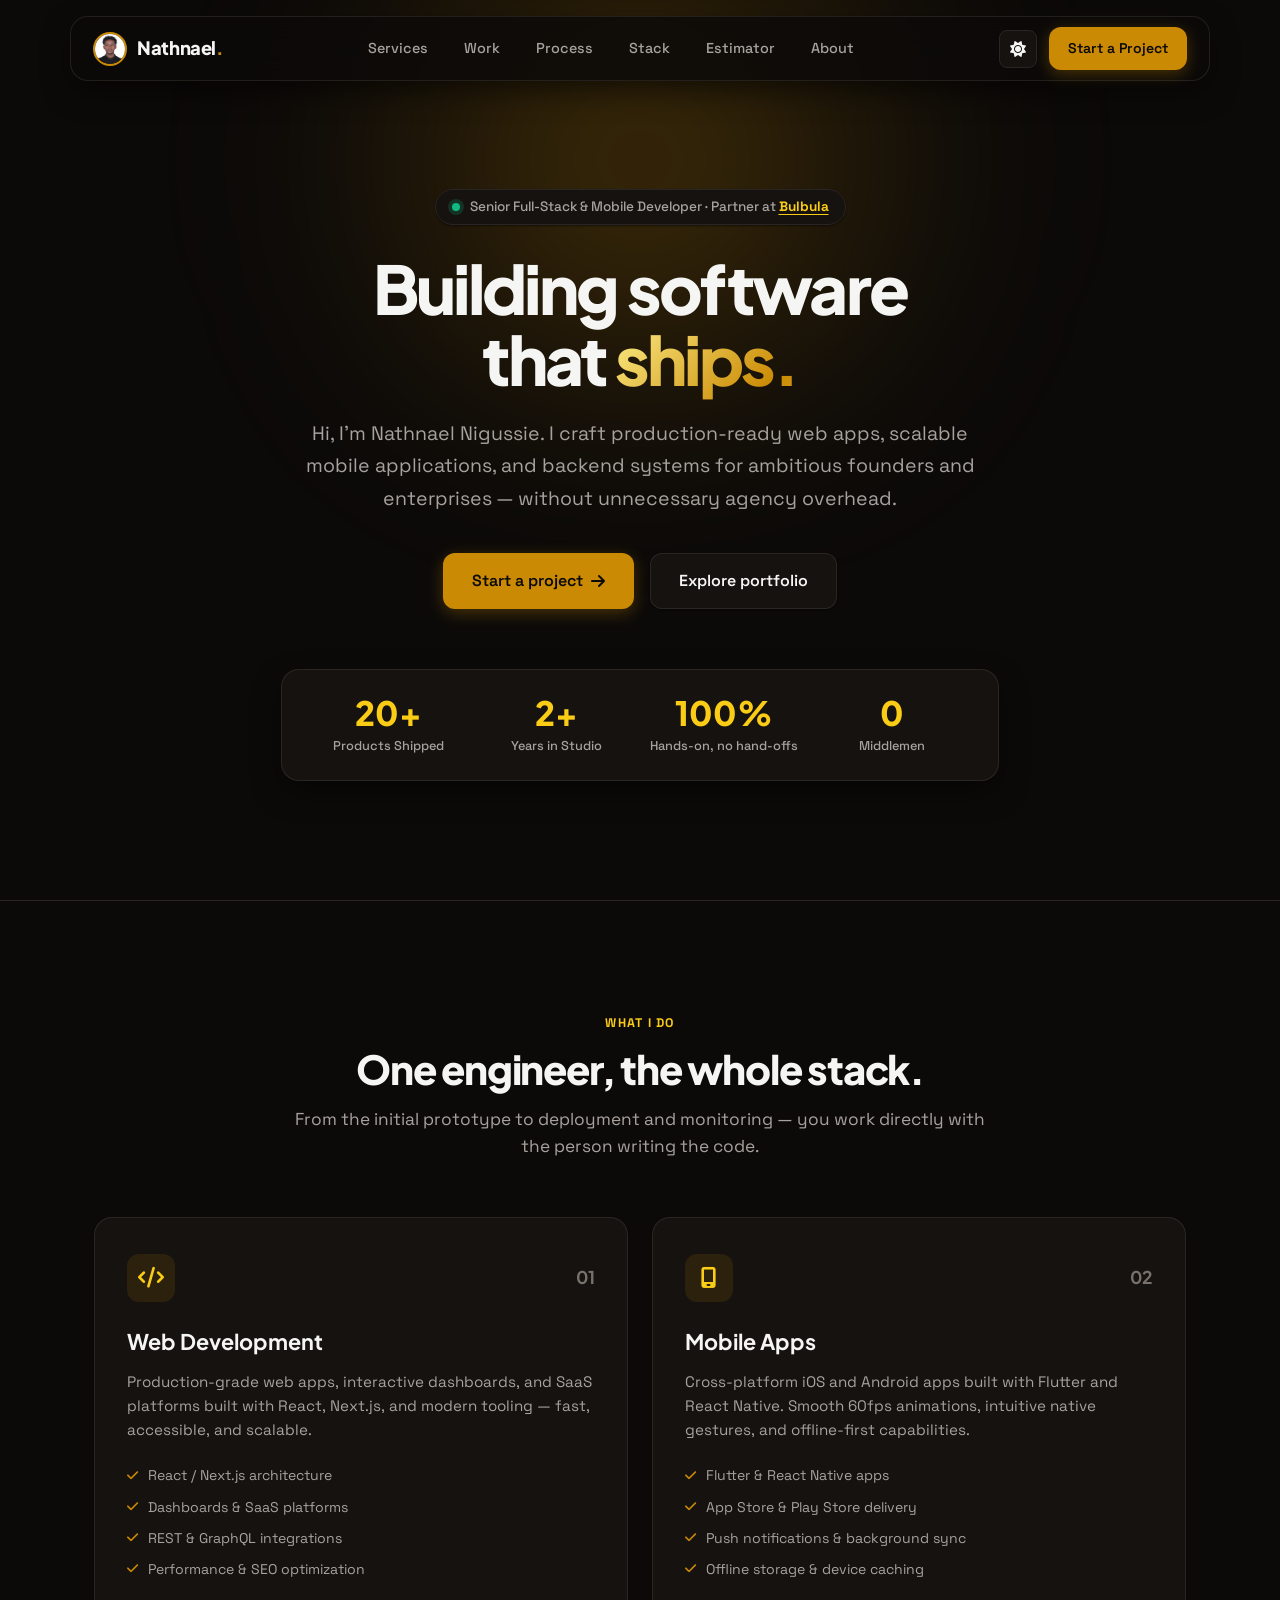
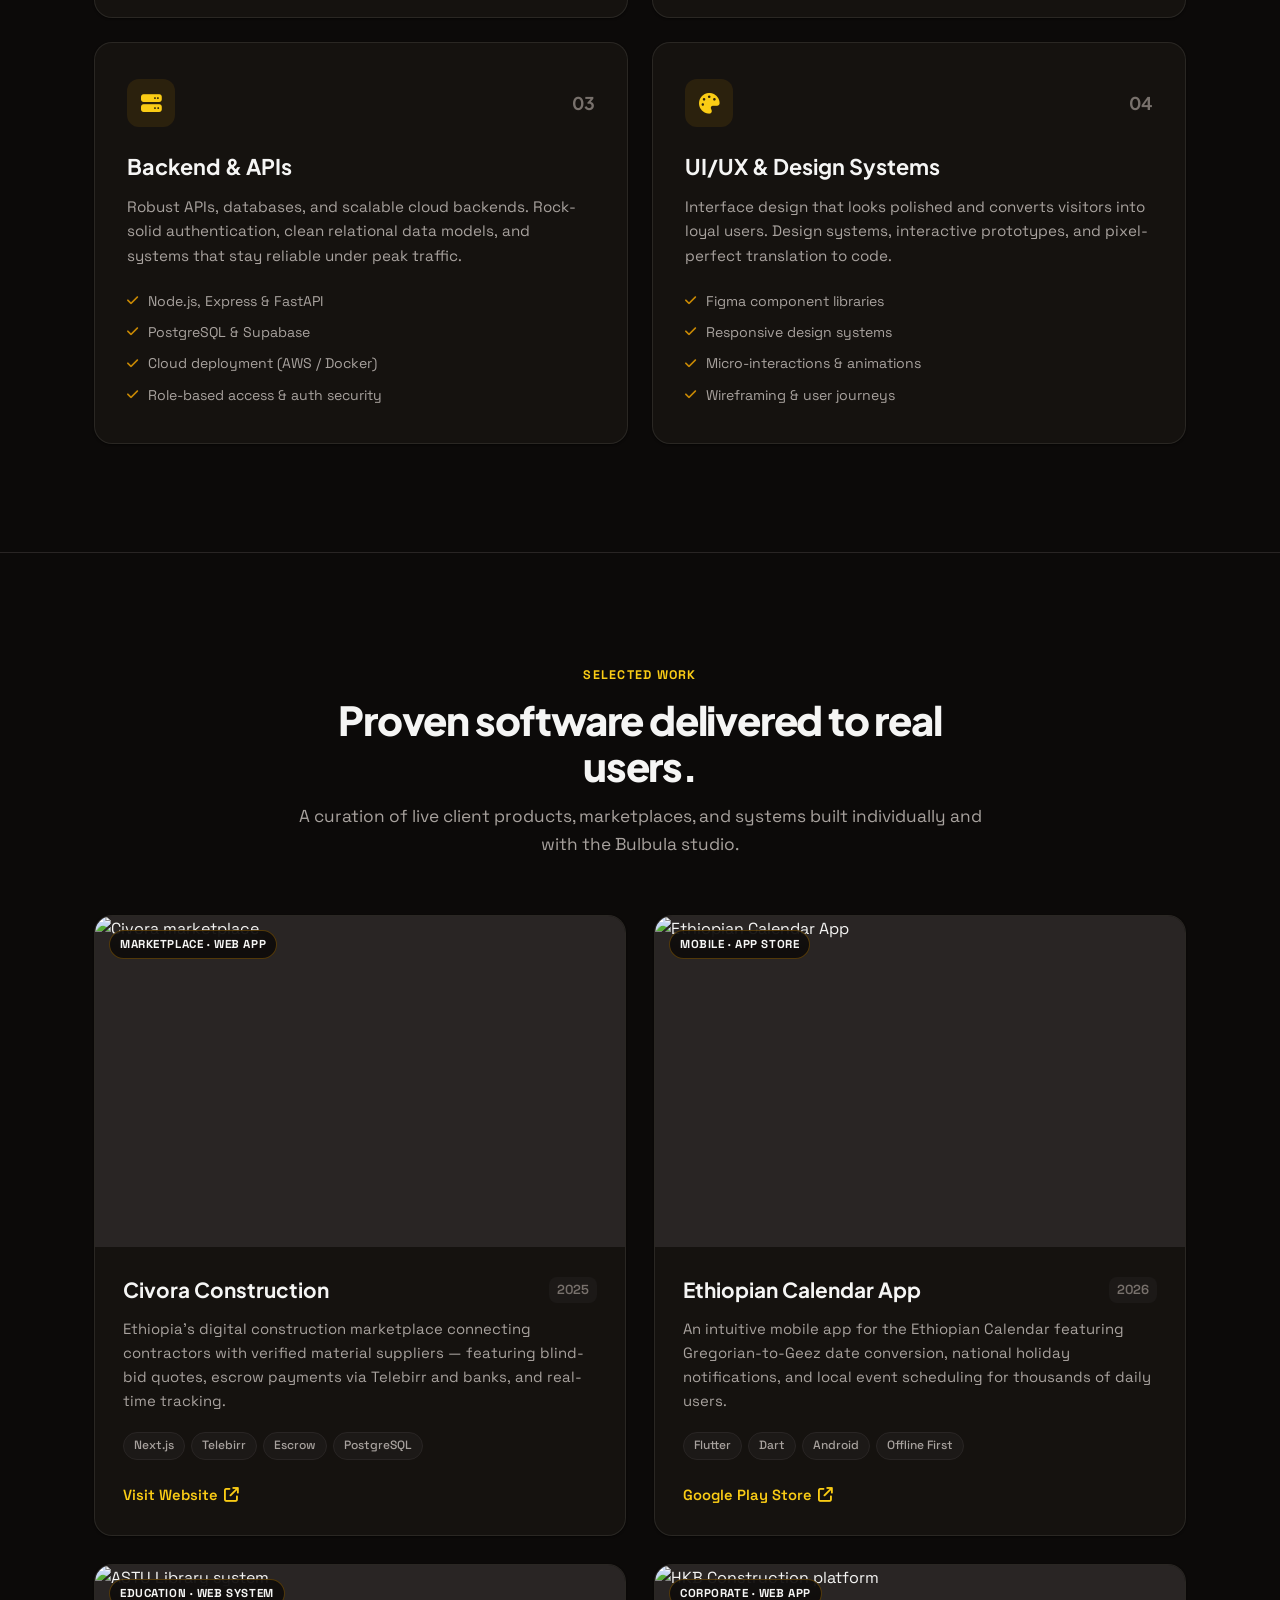
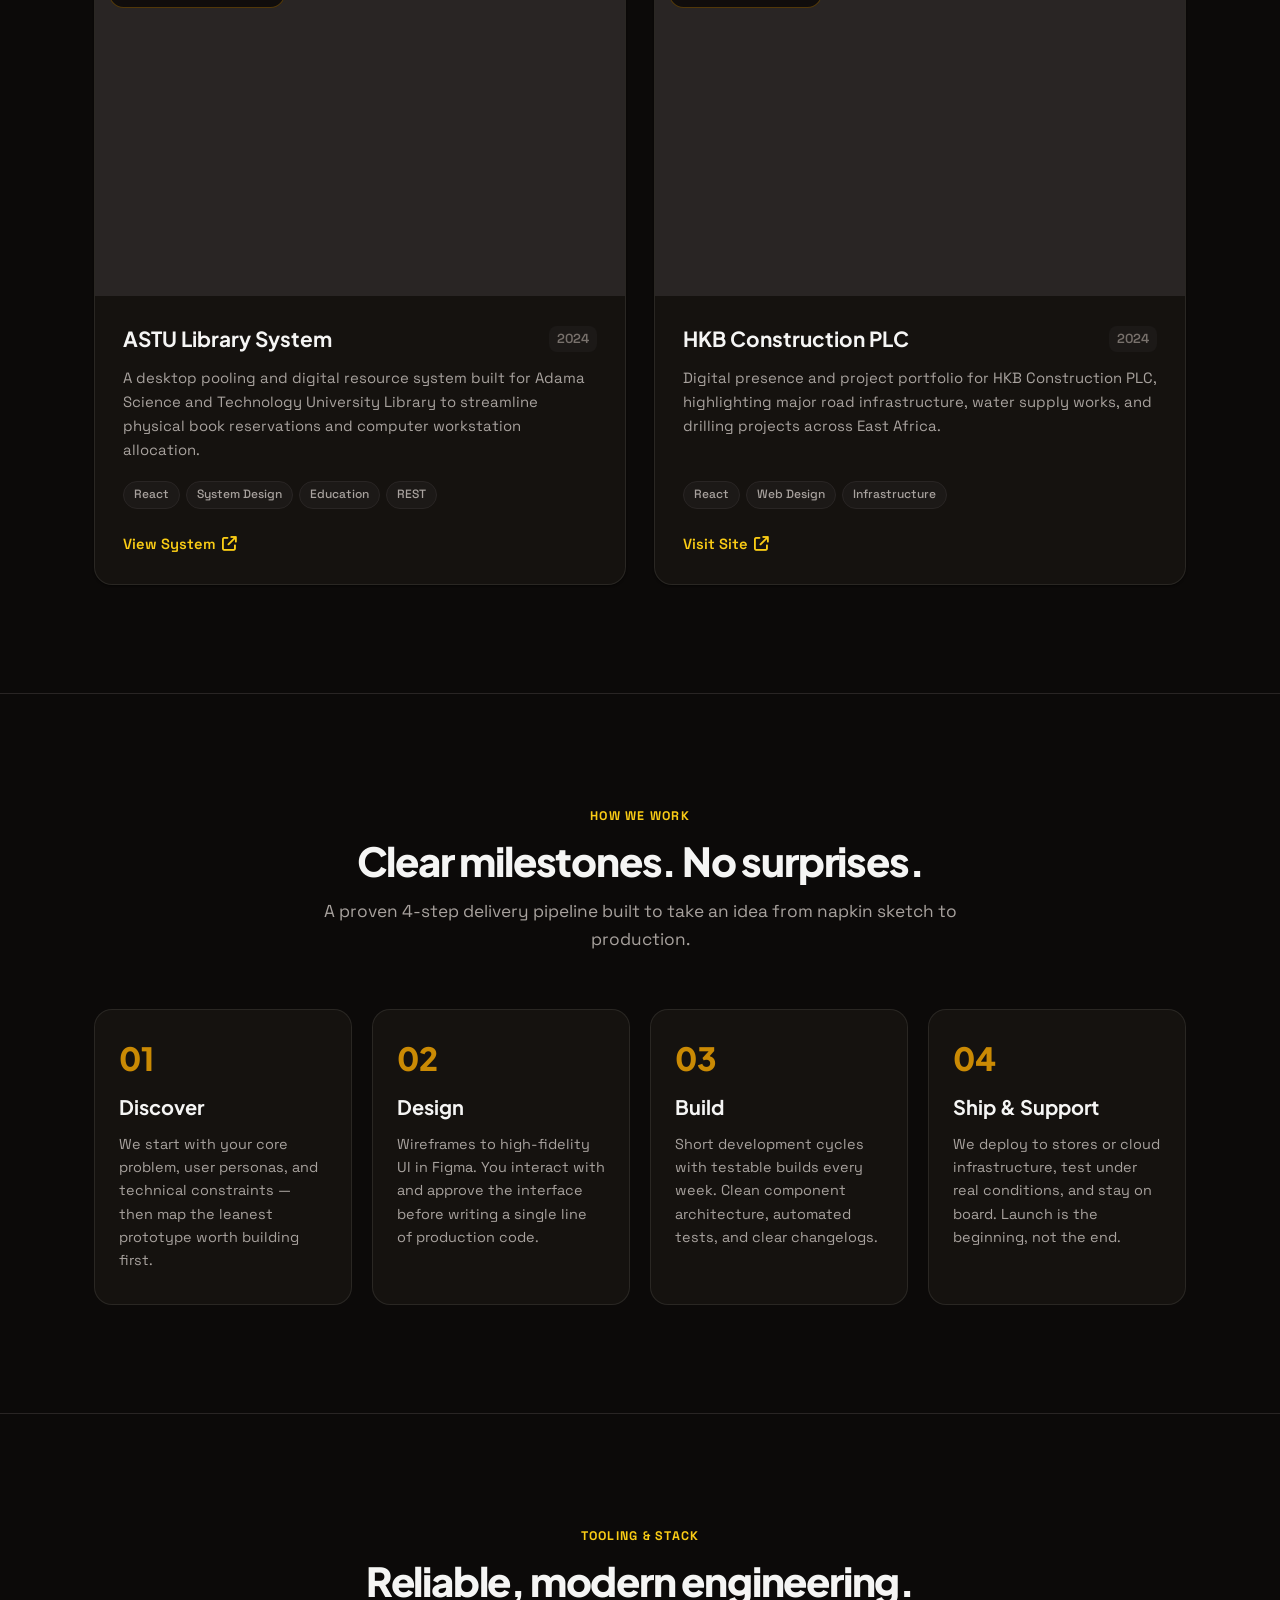
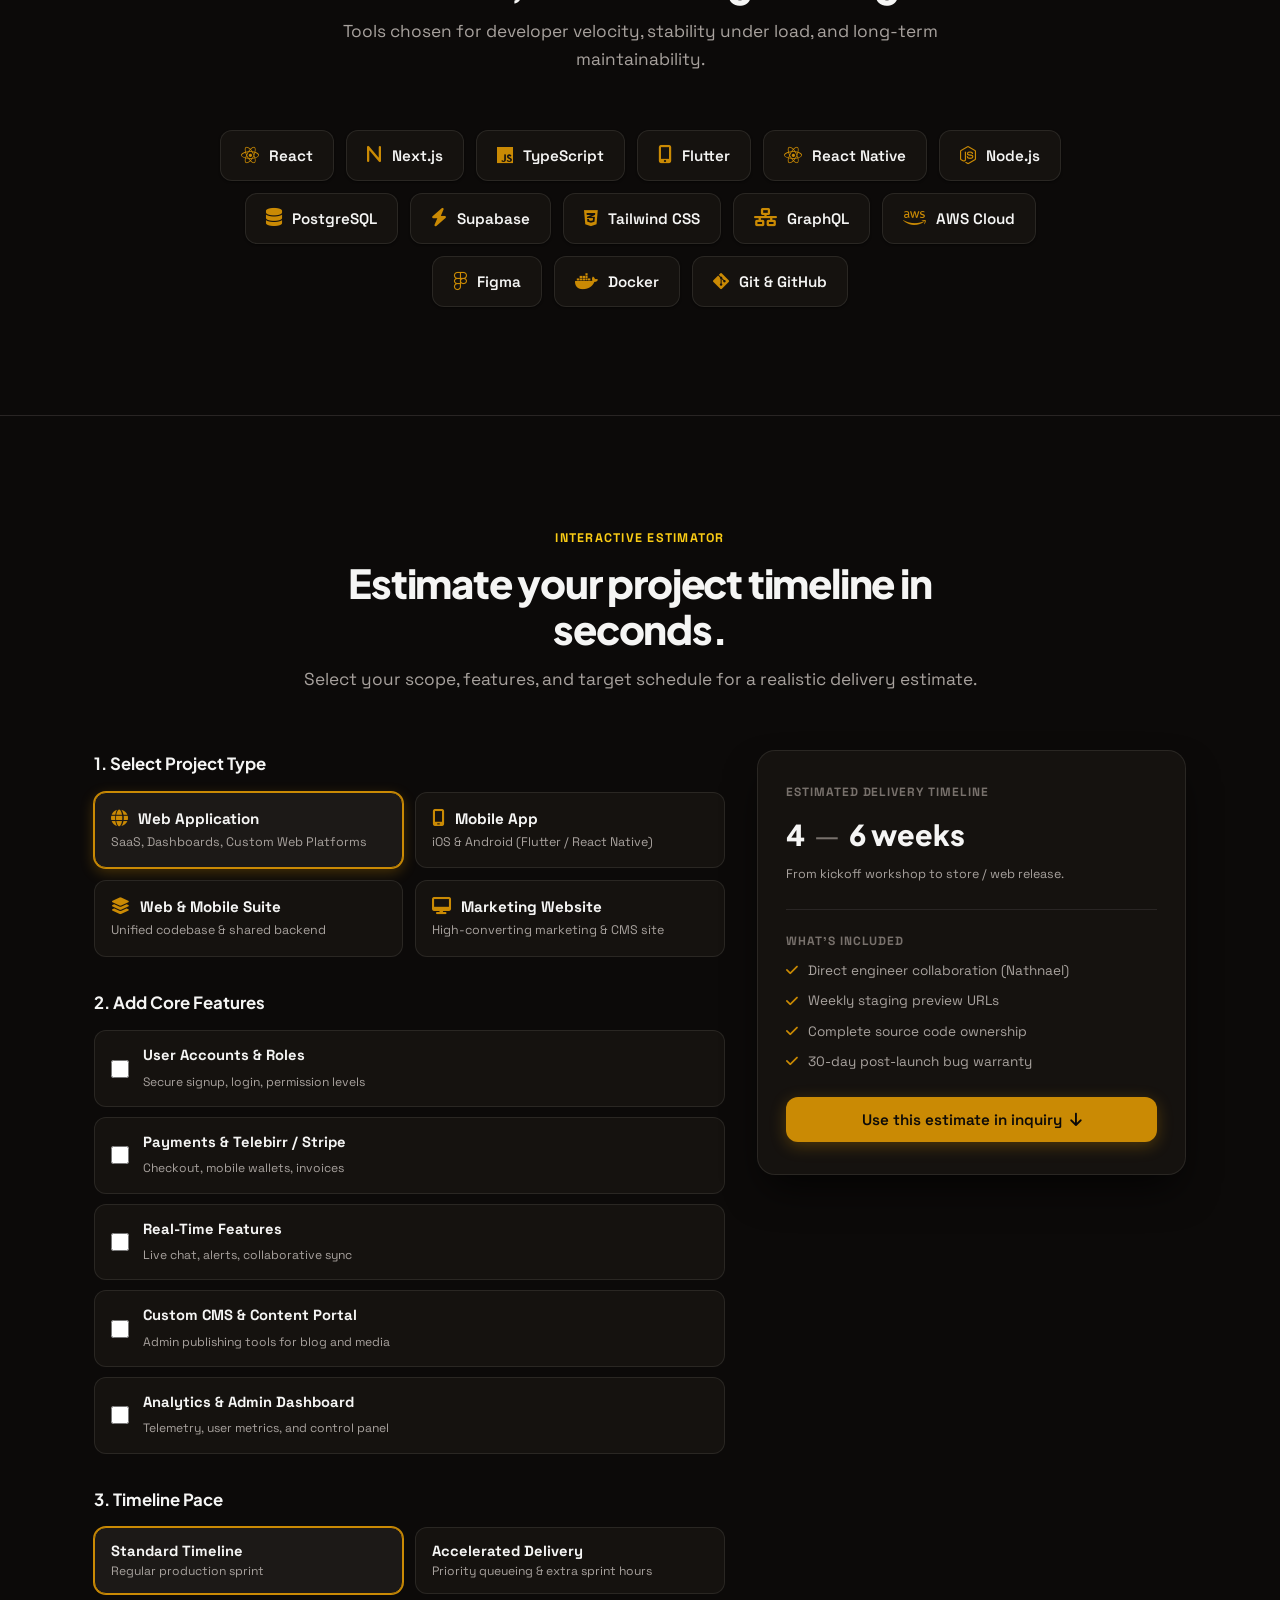
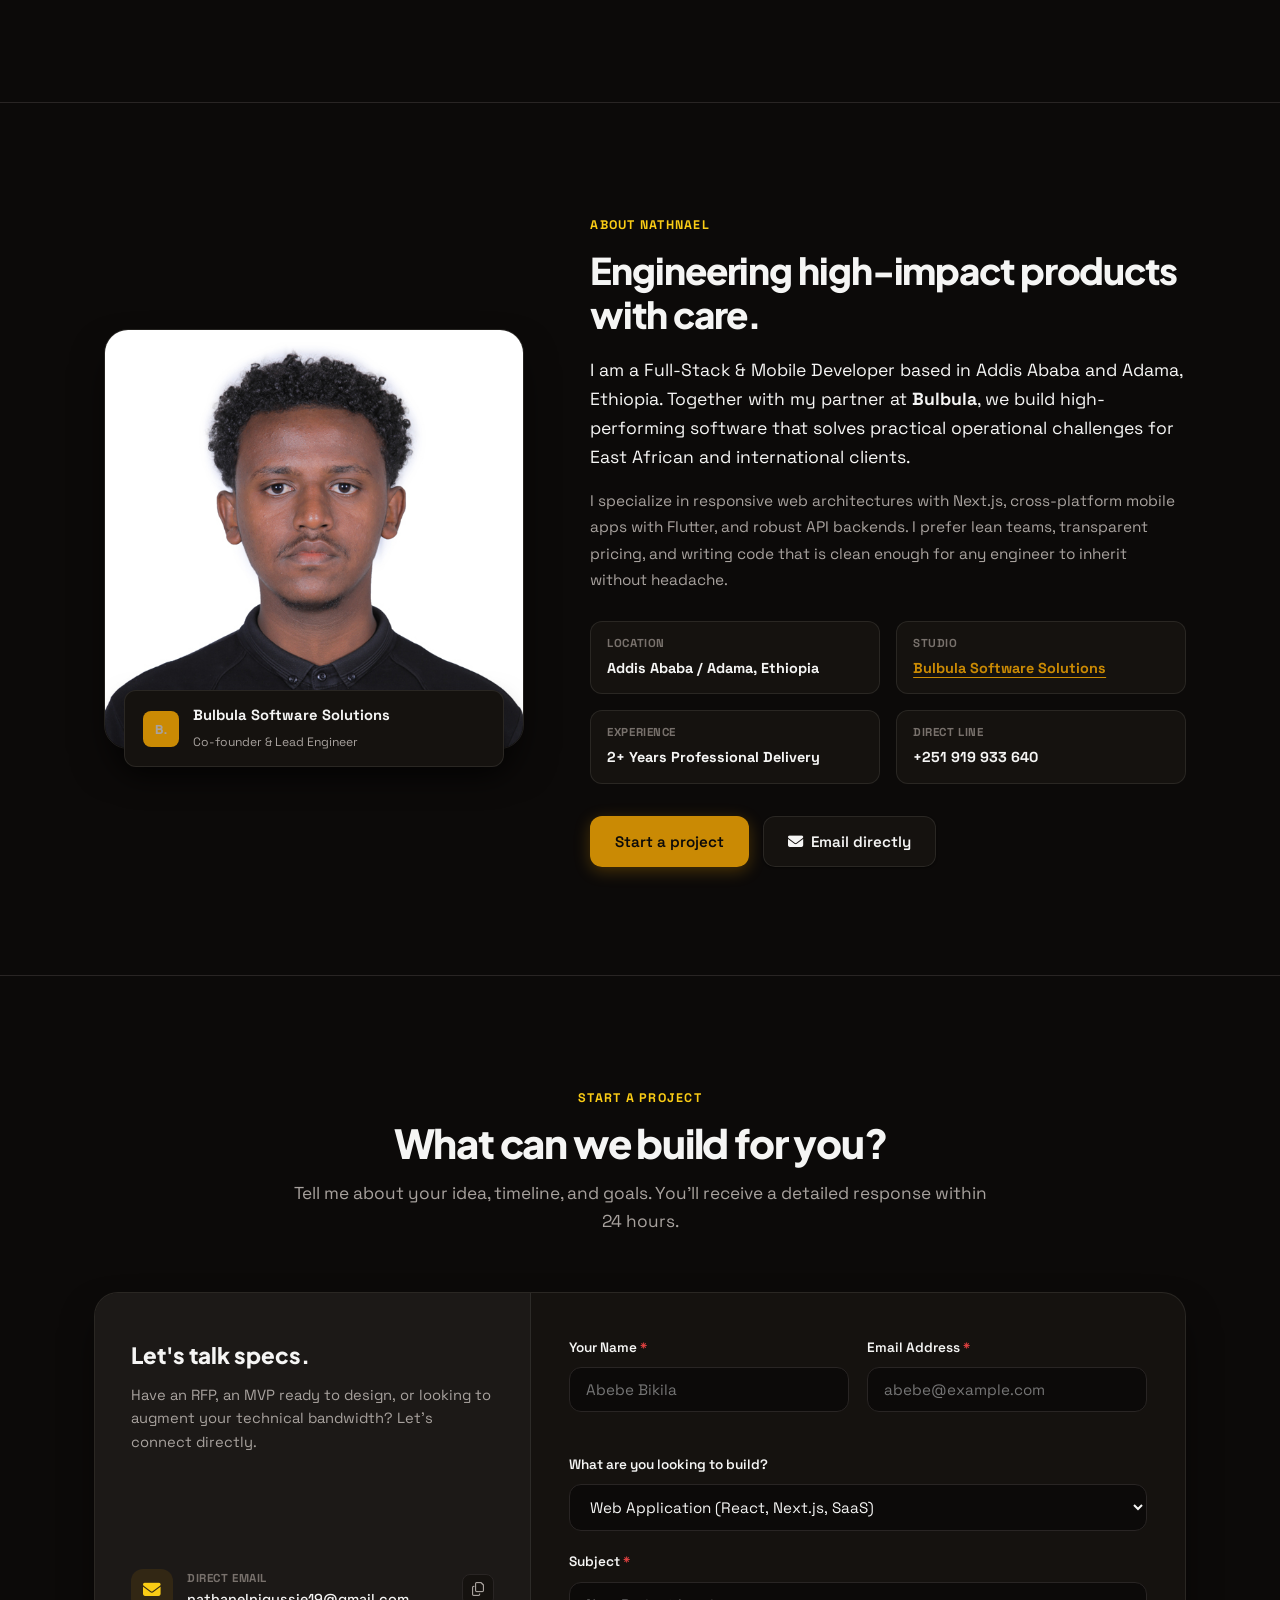
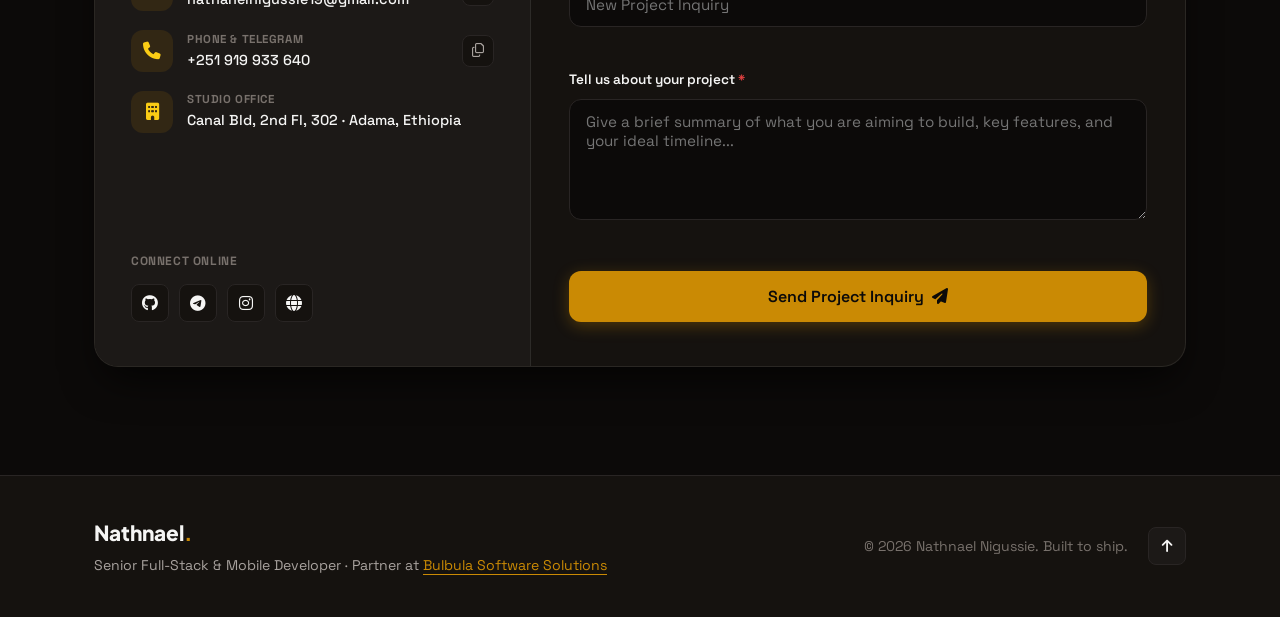
==== commit 9f8ea57f: "removed the prices" ====
--- a/index.html
+++ b/index.html
@@ -15,7 +15,7 @@
     
     <!-- Icons & Styles -->
     <link rel="stylesheet" href="https://cdnjs.cloudflare.com/ajax/libs/font-awesome/6.5.1/css/all.min.css">
-    <link rel="stylesheet" href="style/style.css">
+    <link rel="stylesheet" href="style/style.css?v=2.0">
 </head>
 
 <body>
@@ -377,8 +377,8 @@
             <div class="container">
                 <div class="section-heading">
                     <span class="eyebrow">Interactive Estimator</span>
-                    <h2 class="title">Estimate your project cost in seconds.</h2>
-                    <p class="subtitle">Select your scope, features, and target schedule for a transparent price range in Ethiopian Birr (ETB).</p>
+                    <h2 class="title">Estimate your project timeline in seconds.</h2>
+                    <p class="subtitle">Select your scope, features, and target schedule for a realistic delivery estimate.</p>
                 </div>
 
                 <div class="estimator-layout">
@@ -388,28 +388,28 @@
                         <div class="est-group">
                             <label class="est-label">1. Select Project Type</label>
                             <div class="est-cards" id="projectTypeGroup">
-                                <button type="button" class="est-card active" data-type="web" data-base="40000" data-days="30">
+                                <button type="button" class="est-card active" data-type="web" data-days="30">
                                     <div class="est-card-top">
                                         <i class="fas fa-globe"></i>
                                         <strong>Web Application</strong>
                                     </div>
                                     <span>SaaS, Dashboards, Custom Web Platforms</span>
                                 </button>
-                                <button type="button" class="est-card" data-type="mobile" data-base="50000" data-days="40">
+                                <button type="button" class="est-card" data-type="mobile" data-days="40">
                                     <div class="est-card-top">
                                         <i class="fas fa-mobile-screen"></i>
                                         <strong>Mobile App</strong>
                                     </div>
                                     <span>iOS & Android (Flutter / React Native)</span>
                                 </button>
-                                <button type="button" class="est-card" data-type="both" data-base="100000" data-days="60">
+                                <button type="button" class="est-card" data-type="both" data-days="60">
                                     <div class="est-card-top">
                                         <i class="fas fa-layer-group"></i>
                                         <strong>Web & Mobile Suite</strong>
                                     </div>
                                     <span>Unified codebase & shared backend</span>
                                 </button>
-                                <button type="button" class="est-card" data-type="website" data-base="30000" data-days="15">
+                                <button type="button" class="est-card" data-type="website" data-days="15">
                                     <div class="est-card-top">
                                         <i class="fas fa-desktop"></i>
                                         <strong>Marketing Website</strong>
@@ -424,44 +424,39 @@
                             <label class="est-label">2. Add Core Features</label>
                             <div class="est-features" id="featuresGroup">
                                 <label class="feature-checkbox">
-                                    <input type="checkbox" value="auth" data-price="12000" data-days="7">
+                                    <input type="checkbox" value="auth" data-days="7">
                                     <div class="feature-info">
                                         <strong>User Accounts & Roles</strong>
                                         <span>Secure signup, login, permission levels</span>
                                     </div>
-                                    <span class="feature-cost">+12,000 Br</span>
                                 </label>
                                 <label class="feature-checkbox">
-                                    <input type="checkbox" value="payments" data-price="9000" data-days="5">
+                                    <input type="checkbox" value="payments" data-days="5">
                                     <div class="feature-info">
                                         <strong>Payments & Telebirr / Stripe</strong>
                                         <span>Checkout, mobile wallets, invoices</span>
                                     </div>
-                                    <span class="feature-cost">+9,000 Br</span>
                                 </label>
                                 <label class="feature-checkbox">
-                                    <input type="checkbox" value="realtime" data-price="11000" data-days="10">
+                                    <input type="checkbox" value="realtime" data-days="10">
                                     <div class="feature-info">
                                         <strong>Real-Time Features</strong>
                                         <span>Live chat, alerts, collaborative sync</span>
                                     </div>
-                                    <span class="feature-cost">+11,000 Br</span>
                                 </label>
                                 <label class="feature-checkbox">
-                                    <input type="checkbox" value="cms" data-price="10000" data-days="5">
+                                    <input type="checkbox" value="cms" data-days="5">
                                     <div class="feature-info">
                                         <strong>Custom CMS & Content Portal</strong>
                                         <span>Admin publishing tools for blog and media</span>
                                     </div>
-                                    <span class="feature-cost">+10,000 Br</span>
                                 </label>
                                 <label class="feature-checkbox">
-                                    <input type="checkbox" value="admin" data-price="15000" data-days="8">
+                                    <input type="checkbox" value="admin" data-days="8">
                                     <div class="feature-info">
                                         <strong>Analytics & Admin Dashboard</strong>
                                         <span>Telemetry, user metrics, and control panel</span>
                                     </div>
-                                    <span class="feature-cost">+15,000 Br</span>
                                 </label>
                             </div>
                         </div>
@@ -470,32 +465,23 @@
                         <div class="est-group">
                             <label class="est-label">3. Timeline Pace</label>
                             <div class="est-pace" id="paceGroup">
-                                <button type="button" class="pace-btn active" data-pace="standard" data-multiplier="1" data-timemult="1">
+                                <button type="button" class="pace-btn active" data-pace="standard" data-timemult="1">
                                     <strong>Standard Timeline</strong>
                                     <span>Regular production sprint</span>
                                 </button>
-                                <button type="button" class="pace-btn" data-pace="rush" data-multiplier="1.3" data-timemult="0.75">
+                                <button type="button" class="pace-btn" data-pace="rush" data-timemult="0.75">
                                     <strong>Accelerated Delivery</strong>
                                     <span>Priority queueing & extra sprint hours</span>
                                 </button>
                             </div>
                         </div>
+
                     </div>
 
                     <!-- Summary Card -->
                     <div class="estimator-summary">
                         <div class="summary-box">
                             <div class="summary-section">
-                                <span class="summary-tag">Project Budget Range</span>
-                                <div class="price-display">
-                                    <span id="priceMin">40,000</span> Br
-                                    <span class="price-separator">—</span>
-                                    <span id="priceMax">48,000</span> Br
-                                </div>
-                                <span class="summary-note">ETB, estimated fixed price based on selections above.</span>
-                            </div>
-
-                            <div class="summary-section border-top">
                                 <span class="summary-tag">Estimated Delivery Timeline</span>
                                 <div class="time-display">
                                     <span id="weeksMin">4</span>
@@ -709,7 +695,7 @@
         </div>
     </footer>
 
-    <script src="js/scripts.js"></script>
+    <script src="js/scripts.js?v=2.0"></script>
 </body>
 
 </html>
--- a/style/style.css
+++ b/style/style.css
@@ -989,16 +989,6 @@
     color: var(--color-fg-muted);
 }
 
-.feature-cost {
-    font-size: 0.85rem;
-    font-weight: 700;
-    color: var(--color-gold-400);
-}
-
-body.light-mode .feature-cost {
-    color: var(--color-gold-500);
-}
-
 .est-pace {
     display: grid;
     grid-template-columns: 1fr 1fr;
@@ -1065,14 +1055,6 @@
     color: var(--color-fg-subtle);
     display: block;
     margin-bottom: 8px;
-}
-
-.price-display {
-    font-family: var(--font-heading);
-    font-size: 2.1rem;
-    font-weight: 800;
-    color: var(--color-fg);
-    line-height: 1.15;
 }
 
 .price-separator {
